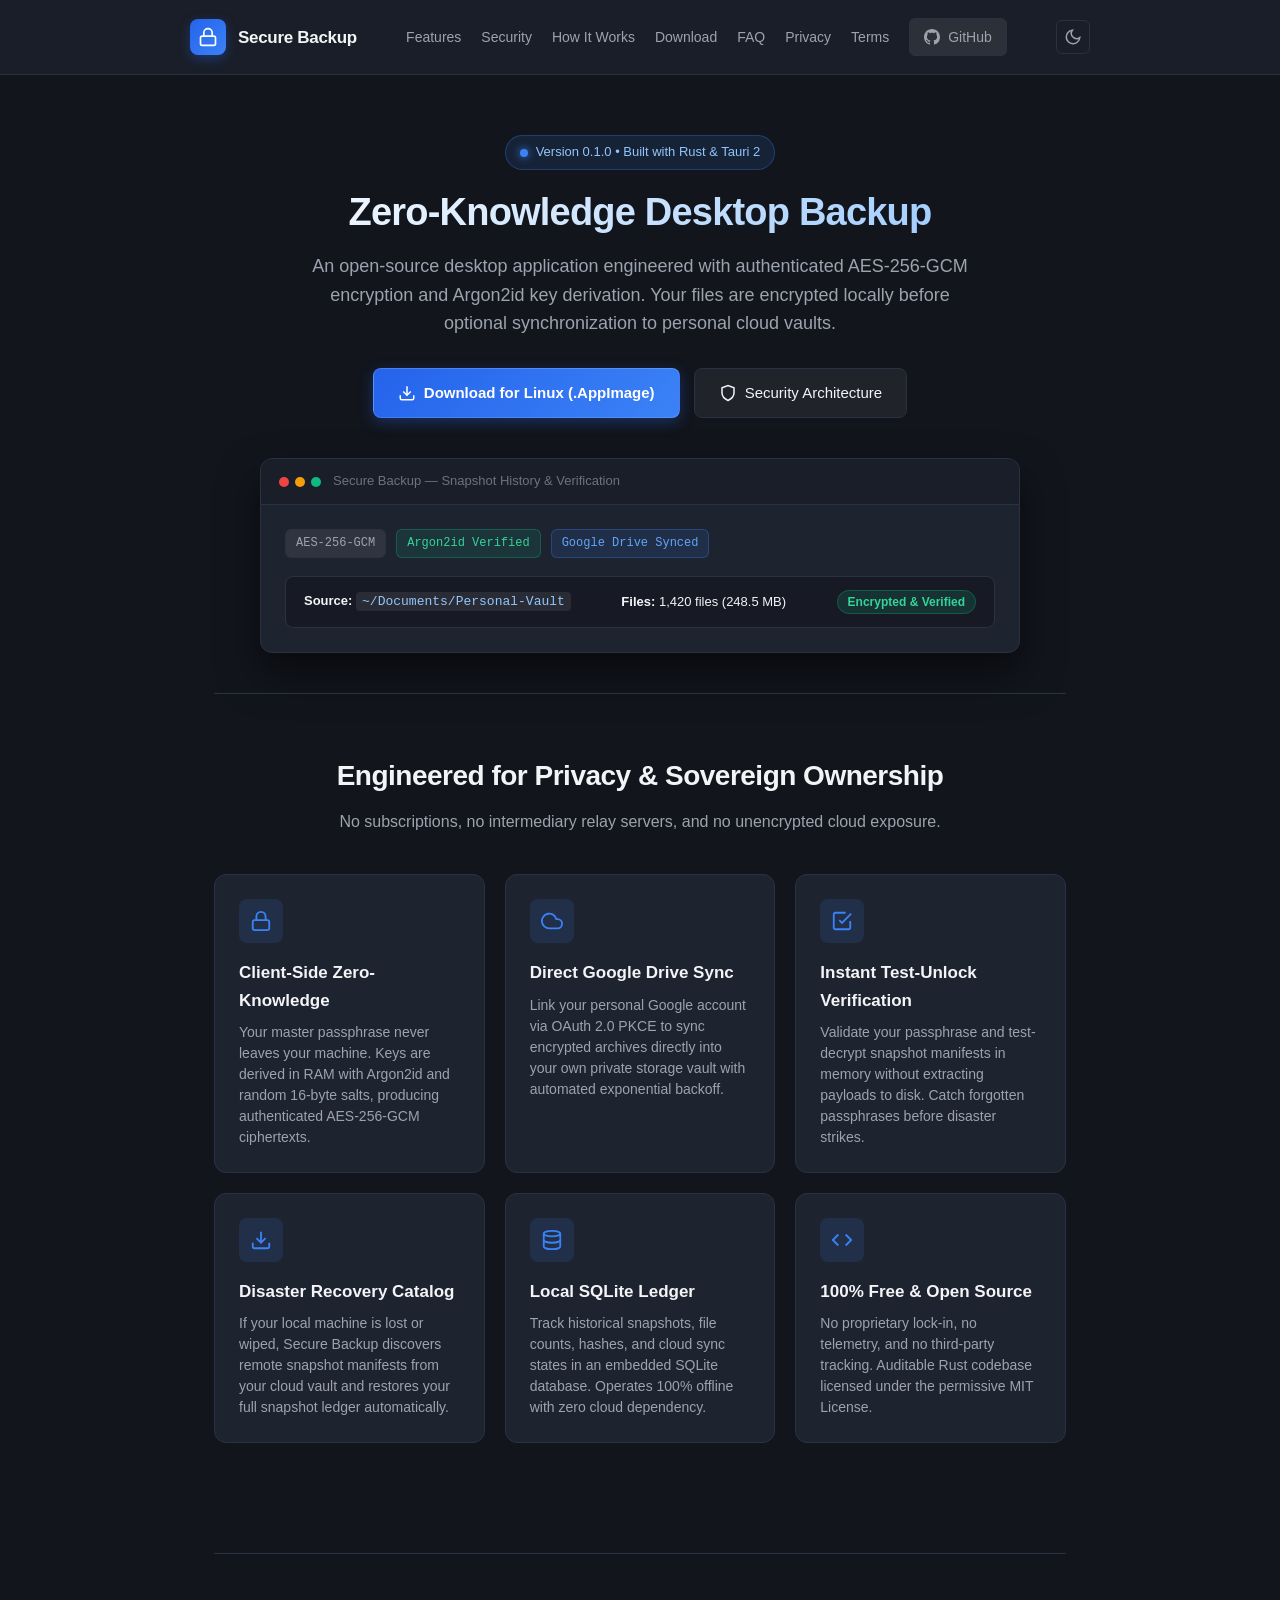
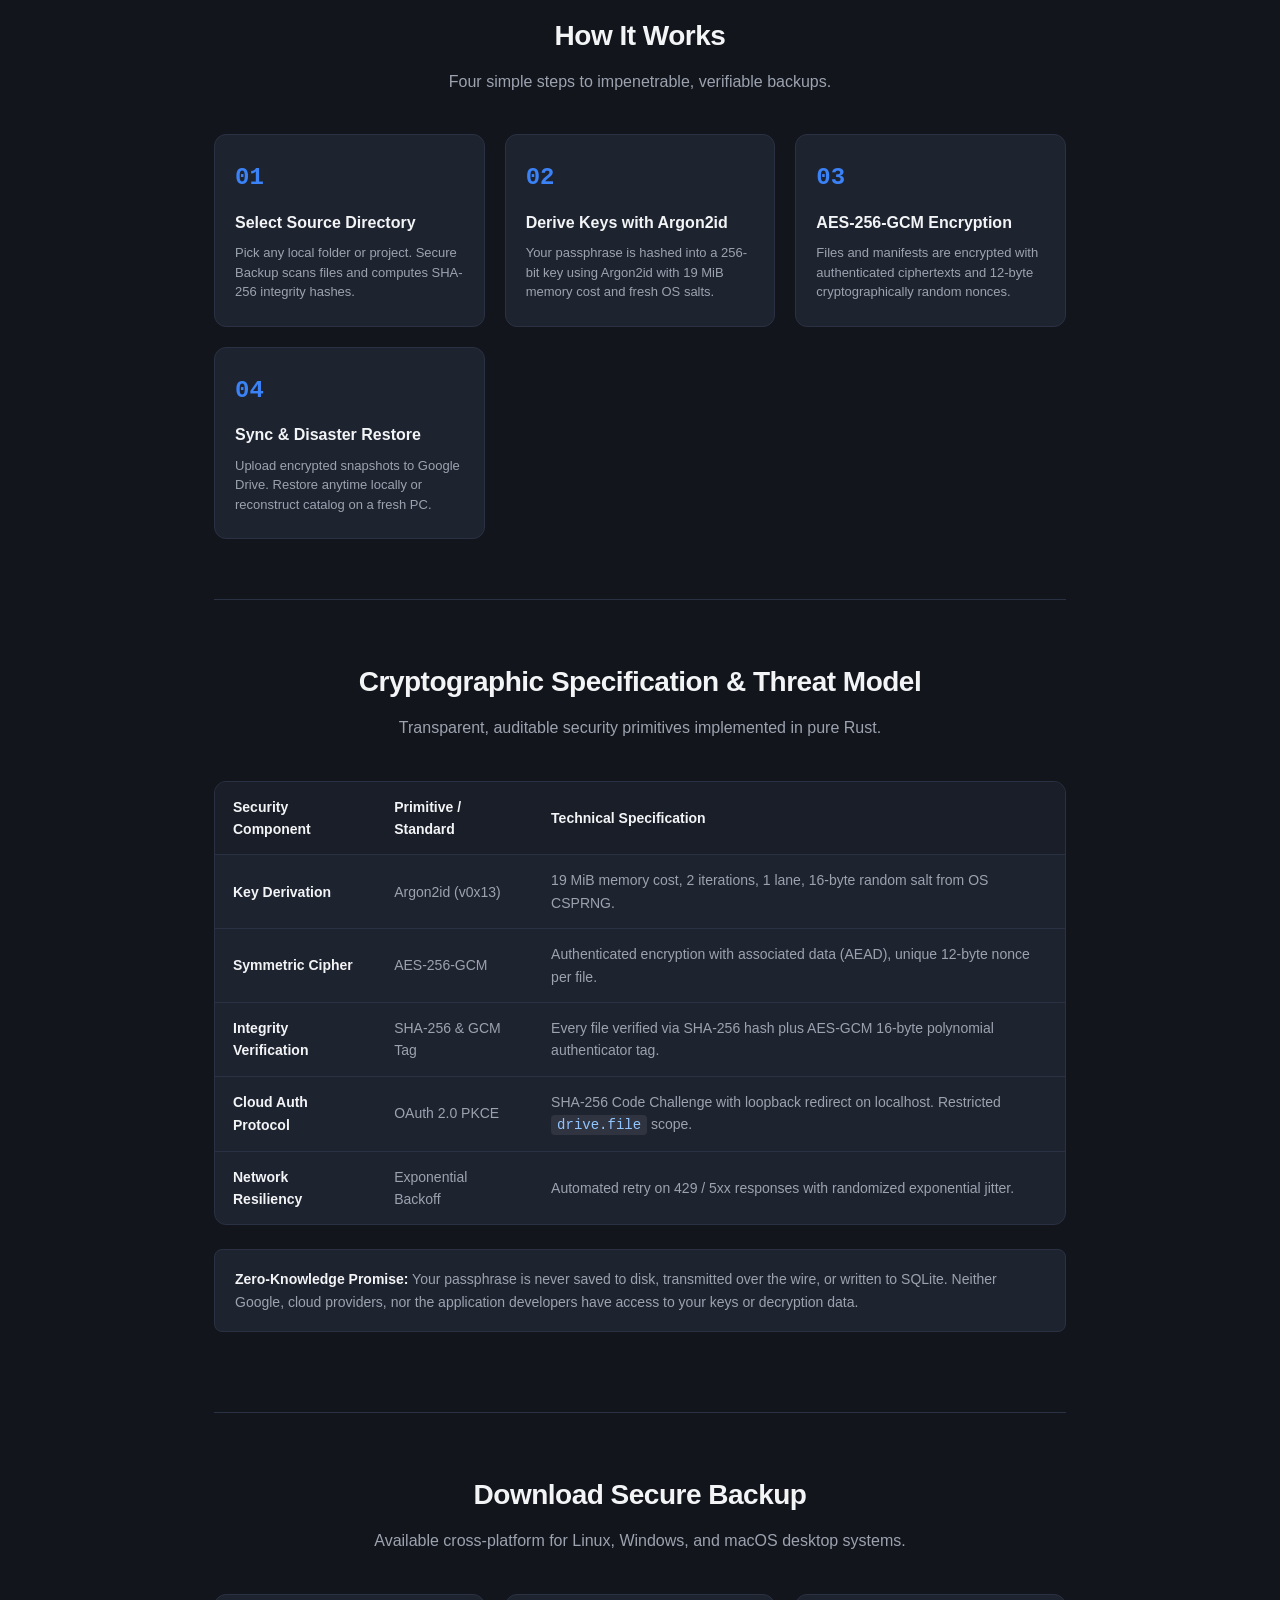
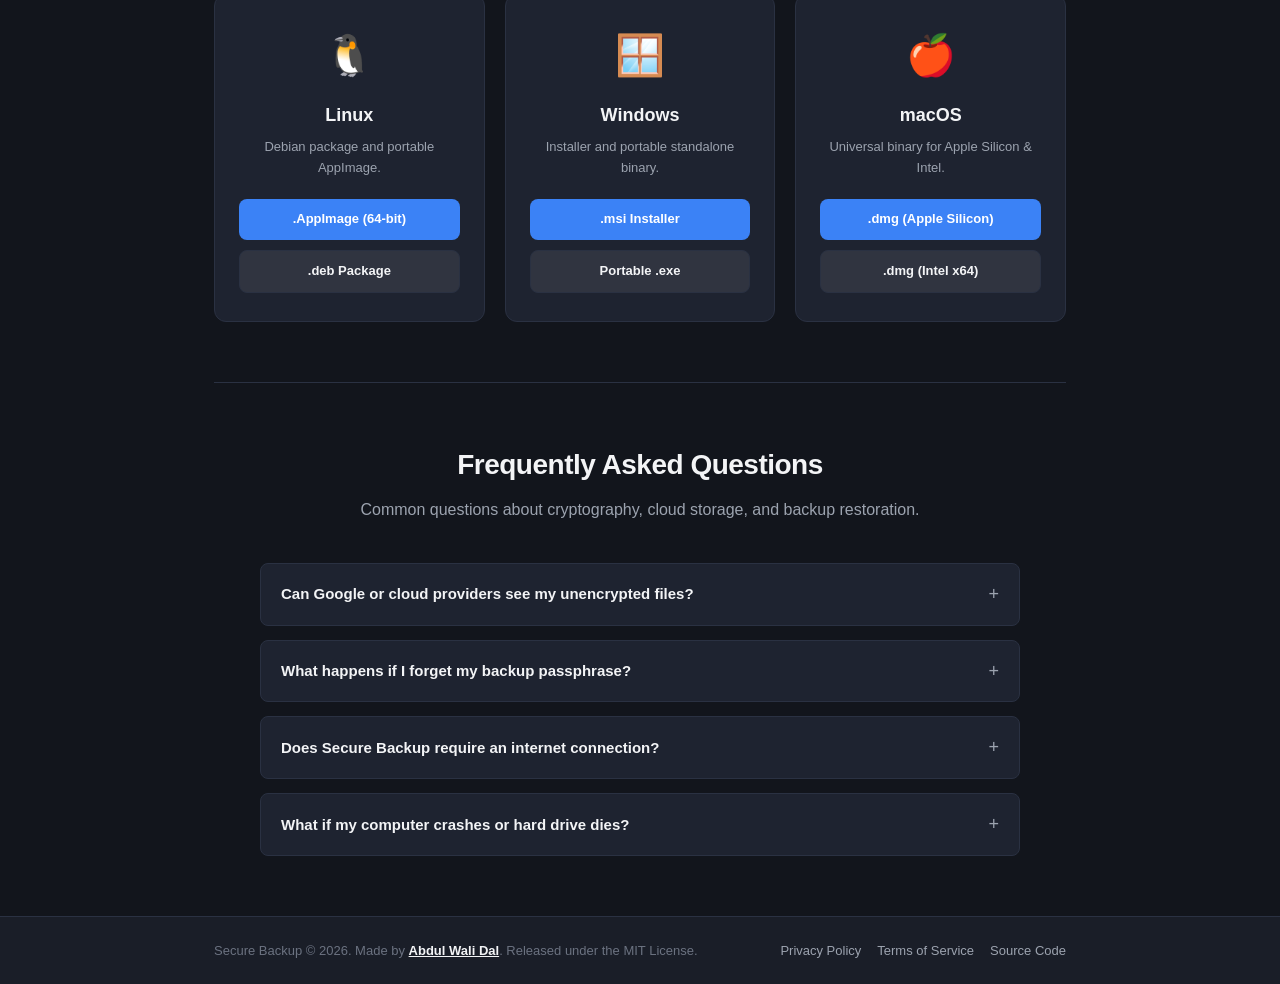
==== index.html @ fdccf030 "feat: initial commit for Secure Backup official landing page and documentation website" ====
<!DOCTYPE html>
<html lang="en">
<head>
  <meta charset="UTF-8">
  <meta name="viewport" content="width=device-width, initial-scale=1.0">
  <title>Secure Backup - Open-Source Zero-Knowledge Desktop Backup</title>
  <meta name="description" content="Open-source zero-knowledge desktop backup engineered in Rust, Tauri 2, and TypeScript. Authenticated AES-256-GCM encryption with Google Drive cloud sync.">
  <meta property="og:title" content="Secure Backup - Zero-Knowledge Desktop Backup">
  <meta property="og:description" content="Open-source zero-knowledge desktop backup application with authenticated AES-256-GCM encryption and private Google Drive synchronization.">
  <meta property="og:type" content="website">
  <meta property="og:url" content="https://abdulwalidal.github.io/secure-backup/">
  <meta property="og:image" content="https://abdulwalidal.github.io/secure-backup/icons/icon.png">
  <meta name="twitter:card" content="summary_large_image">
  <meta name="twitter:title" content="Secure Backup - Zero-Knowledge Desktop Backup">
  <meta name="twitter:description" content="Client-side zero-knowledge encrypted backups for Linux, Windows, and macOS.">
  <meta name="twitter:image" content="https://abdulwalidal.github.io/secure-backup/icons/icon.png">
  <link rel="canonical" href="https://abdulwalidal.github.io/secure-backup/">
  <link rel="stylesheet" href="style.css">
  <link rel="icon" type="image/x-icon" href="icons/icon.ico">
  <link rel="icon" type="image/png" sizes="32x32" href="icons/32x32.png">
  <link rel="apple-touch-icon" sizes="128x128" href="icons/128x128.png">
  <script type="application/ld+json">
  {
    "@context": "https://schema.org",
    "@type": "SoftwareApplication",
    "name": "Secure Backup",
    "operatingSystem": "Linux, Windows, macOS",
    "applicationCategory": "SecurityApplication",
    "offers": {
      "@type": "Offer",
      "price": "0",
      "priceCurrency": "USD"
    },
    "description": "Open-source zero-knowledge desktop backup application with authenticated AES-256-GCM encryption and Google Drive cloud synchronization.",
    "author": {
      "@type": "Person",
      "name": "Abdul Wali Dal",
      "url": "https://github.com/abdulwalidal"
    }
  }
  </script>
</head>
<body>
  <!-- Navigation Header -->
  <header>
    <div class="container nav-bar">
      <a href="index.html" class="brand">
        <div class="brand-icon">
          <svg width="20" height="20" viewBox="0 0 24 24" fill="none" stroke="currentColor" stroke-width="2">
            <rect x="3" y="11" width="18" height="11" rx="2" ry="2"/>
            <path d="M7 11V7a5 5 0 0 1 10 0v4"/>
          </svg>
        </div>
        <span class="brand-title">Secure Backup</span>
      </a>
      <nav class="nav-links">
        <a href="#features">Features</a>
        <a href="#security">Security</a>
        <a href="#how-it-works">How It Works</a>
        <a href="#downloads">Download</a>
        <a href="#faq">FAQ</a>
        <a href="privacy.html">Privacy</a>
        <a href="terms.html">Terms</a>
        <a href="https://github.com/abdulwalidal/secure-backup" target="_blank" rel="noopener noreferrer" class="btn-github">
          <svg width="16" height="16" viewBox="0 0 24 24" fill="currentColor">
            <path d="M12 0C5.37 0 0 5.37 0 12c0 5.31 3.435 9.795 8.205 11.385.6.105.825-.255.825-.57 0-.285-.015-1.23-.015-2.235-3.015.555-3.795-.735-4.035-1.41-.135-.345-.72-1.41-1.23-1.695-.42-.225-1.02-.78-.015-.795.945-.015 1.62.87 1.845 1.23 1.08 1.815 2.805 1.305 3.495.99.105-.78.42-1.305.765-1.605-2.67-.3-5.46-1.335-5.46-5.925 0-1.305.465-2.385 1.23-3.225-.12-.3-.54-1.53.12-3.18 0 0 1.005-.315 3.3 1.23.96-.27 1.98-.405 3-.405s2.04.135 3 .405c2.295-1.56 3.3-1.23 3.3-1.23.66 1.65.24 2.88.12 3.18.765.84 1.23 1.905 1.23 3.225 0 4.605-2.805 5.625-5.475 5.925.435.375.81 1.095.81 2.22 0 1.605-.015 2.895-.015 3.3 0 .315.225.69.825.57A12.02 12.02 0 0 0 24 12c0-6.63-5.37-12-12-12z"/>
          </svg>
          <span>GitHub</span>
        </a>
      </nav>
      <div class="header-actions">
        <button id="theme-toggle" class="btn-icon" aria-label="Toggle color theme" title="Toggle light/dark mode">
          <svg id="moon-icon" width="18" height="18" viewBox="0 0 24 24" fill="none" stroke="currentColor" stroke-width="2">
            <path d="M21 12.79A9 9 0 1 1 11.21 3 7 7 0 0 0 21 12.79z"></path>
          </svg>
          <svg id="sun-icon" width="18" height="18" viewBox="0 0 24 24" fill="none" stroke="currentColor" stroke-width="2" style="display:none;">
            <circle cx="12" cy="12" r="5"></circle>
            <line x1="12" y1="1" x2="12" y2="3"></line>
            <line x1="12" y1="21" x2="12" y2="23"></line>
            <line x1="4.22" y1="4.22" x2="5.64" y2="5.64"></line>
            <line x1="18.36" y1="18.36" x2="19.78" y2="19.78"></line>
            <line x1="1" y1="12" x2="3" y2="12"></line>
            <line x1="21" y1="12" x2="23" y2="12"></line>
            <line x1="4.22" y1="19.78" x2="5.64" y2="18.36"></line>
            <line x1="18.36" y1="5.64" x2="19.78" y2="4.22"></line>
          </svg>
        </button>
        <button id="mobile-menu-btn" class="btn-icon mobile-only" aria-label="Toggle navigation menu">
          <svg width="20" height="20" viewBox="0 0 24 24" fill="none" stroke="currentColor" stroke-width="2">
            <line x1="3" y1="12" x2="21" y2="12"></line>
            <line x1="3" y1="6" x2="21" y2="6"></line>
            <line x1="3" y1="18" x2="21" y2="18"></line>
          </svg>
        </button>
      </div>
    </div>
  </header>

  <main class="container">
    <!-- Hero Section -->
    <section class="hero">
      <div class="version-badge">
        <span class="badge-dot"></span>
        <span>Version 0.1.0 • Built with Rust & Tauri 2</span>
      </div>
      <h1>Zero-Knowledge Desktop Backup</h1>
      <p>An open-source desktop application engineered with authenticated AES-256-GCM encryption and Argon2id key derivation. Your files are encrypted locally before optional synchronization to personal cloud vaults.</p>

      <div class="hero-actions">
        <a href="#downloads" id="hero-download-btn" class="btn-primary">
          <svg width="18" height="18" viewBox="0 0 24 24" fill="none" stroke="currentColor" stroke-width="2">
            <path d="M21 15v4a2 2 0 0 1-2 2H5a2 2 0 0 1-2-2v-4"/>
            <polyline points="7 10 12 15 17 10"/>
            <line x1="12" y1="15" x2="12" y2="3"/>
          </svg>
          <span id="hero-download-label">Download for Linux (x86_64)</span>
        </a>
        <a href="#security" class="btn-secondary">
          <svg width="18" height="18" viewBox="0 0 24 24" fill="none" stroke="currentColor" stroke-width="2">
            <path d="M12 22s8-4 8-10V5l-8-3-8 3v7c0 6 8 10 8 10z"/>
          </svg>
          <span>Security Architecture</span>
        </a>
      </div>

      <!-- App Interface Preview Mockup -->
      <div class="app-preview-card">
        <div class="preview-header">
          <div class="preview-dots">
            <span class="dot dot-red"></span>
            <span class="dot dot-yellow"></span>
            <span class="dot dot-green"></span>
          </div>
          <div class="preview-title">Secure Backup — Snapshot History & Verification</div>
        </div>
        <div class="preview-body">
          <div class="preview-meta-row">
            <span class="tag-badge">AES-256-GCM</span>
            <span class="tag-badge tag-success">Argon2id Verified</span>
            <span class="tag-badge tag-cloud">Google Drive Synced</span>
          </div>
          <div class="preview-snapshot-row">
            <div class="snapshot-col">
              <strong>Source:</strong> <code>~/Documents/Personal-Vault</code>
            </div>
            <div class="snapshot-col">
              <strong>Files:</strong> 1,420 files (248.5 MB)
            </div>
            <div class="snapshot-col">
              <span class="status-pill status-ready">Encrypted & Verified</span>
            </div>
          </div>
        </div>
      </div>
    </section>

    <!-- Features Grid -->
    <section id="features" class="section-block">
      <div class="section-header">
        <h2>Engineered for Privacy & Sovereign Ownership</h2>
        <p>No subscriptions, no intermediary relay servers, and no unencrypted cloud exposure.</p>
      </div>

      <div class="features-grid">
        <div class="feature-card">
          <div class="feature-icon">
            <svg width="22" height="22" viewBox="0 0 24 24" fill="none" stroke="currentColor" stroke-width="2">
              <rect x="3" y="11" width="18" height="11" rx="2" ry="2"/>
              <path d="M7 11V7a5 5 0 0 1 10 0v4"/>
            </svg>
          </div>
          <h3>Client-Side Zero-Knowledge</h3>
          <p>Your master passphrase never leaves your machine. Keys are derived in RAM with Argon2id and random 16-byte salts, producing authenticated AES-256-GCM ciphertexts.</p>
        </div>

        <div class="feature-card">
          <div class="feature-icon">
            <svg width="22" height="22" viewBox="0 0 24 24" fill="none" stroke="currentColor" stroke-width="2">
              <path d="M18 10h-1.26A8 8 0 1 0 9 20h9a5 5 0 0 0 0-10z"/>
            </svg>
          </div>
          <h3>Direct Google Drive Sync</h3>
          <p>Link your personal Google account via OAuth 2.0 PKCE to sync encrypted archives directly into your own private storage vault with automated exponential backoff.</p>
        </div>

        <div class="feature-card">
          <div class="feature-icon">
            <svg width="22" height="22" viewBox="0 0 24 24" fill="none" stroke="currentColor" stroke-width="2">
              <polyline points="9 11 12 14 22 4"/>
              <path d="M21 12v7a2 2 0 0 1-2 2H5a2 2 0 0 1-2-2V5a2 2 0 0 1 2-2h11"/>
            </svg>
          </div>
          <h3>Instant Test-Unlock Verification</h3>
          <p>Validate your passphrase and test-decrypt snapshot manifests in memory without extracting payloads to disk. Catch forgotten passphrases before disaster strikes.</p>
        </div>

        <div class="feature-card">
          <div class="feature-icon">
            <svg width="22" height="22" viewBox="0 0 24 24" fill="none" stroke="currentColor" stroke-width="2">
              <path d="M21 15v4a2 2 0 0 1-2 2H5a2 2 0 0 1-2-2v-4"/>
              <polyline points="7 10 12 15 17 10"/>
              <line x1="12" y1="15" x2="12" y2="3"/>
            </svg>
          </div>
          <h3>Disaster Recovery Catalog</h3>
          <p>If your local machine is lost or wiped, Secure Backup discovers remote snapshot manifests from your cloud vault and restores your full snapshot ledger automatically.</p>
        </div>

        <div class="feature-card">
          <div class="feature-icon">
            <svg width="22" height="22" viewBox="0 0 24 24" fill="none" stroke="currentColor" stroke-width="2">
              <ellipse cx="12" cy="5" rx="9" ry="3"/>
              <path d="M21 12c0 1.66-4 3-9 3s-9-1.34-9-3"/>
              <path d="M3 5v14c0 1.66 4 3 9 3s9-1.34 9-3V5"/>
            </svg>
          </div>
          <h3>Local SQLite Ledger</h3>
          <p>Track historical snapshots, file counts, hashes, and cloud sync states in an embedded SQLite database. Operates 100% offline with zero cloud dependency.</p>
        </div>

        <div class="feature-card">
          <div class="feature-icon">
            <svg width="22" height="22" viewBox="0 0 24 24" fill="none" stroke="currentColor" stroke-width="2">
              <polyline points="16 18 22 12 16 6"/>
              <polyline points="8 6 2 12 8 18"/>
            </svg>
          </div>
          <h3>100% Free & Open Source</h3>
          <p>No proprietary lock-in, no telemetry, and no third-party tracking. Auditable Rust codebase licensed under the permissive MIT License.</p>
        </div>
      </div>
    </section>

    <!-- How It Works Flow -->
    <section id="how-it-works" class="section-block">
      <div class="section-header">
        <h2>How It Works</h2>
        <p>Four simple steps to impenetrable, verifiable backups.</p>
      </div>

      <div class="steps-grid">
        <div class="step-card">
          <div class="step-number">01</div>
          <h4>Select Source Directory</h4>
          <p>Pick any local folder or project. Secure Backup scans files and computes SHA-256 integrity hashes.</p>
        </div>
        <div class="step-card">
          <div class="step-number">02</div>
          <h4>Derive Keys with Argon2id</h4>
          <p>Your passphrase is hashed into a 256-bit key using Argon2id with 19 MiB memory cost and fresh OS salts.</p>
        </div>
        <div class="step-card">
          <div class="step-number">03</div>
          <h4>AES-256-GCM Encryption</h4>
          <p>Files and manifests are encrypted with authenticated ciphertexts and 12-byte cryptographically random nonces.</p>
        </div>
        <div class="step-card">
          <div class="step-number">04</div>
          <h4>Sync & Disaster Restore</h4>
          <p>Upload encrypted snapshots to Google Drive. Restore anytime locally or reconstruct catalog on a fresh PC.</p>
        </div>
      </div>
    </section>

    <!-- Security Deep-Dive -->
    <section id="security" class="section-block">
      <div class="section-header">
        <h2>Cryptographic Specification & Threat Model</h2>
        <p>Transparent, auditable security primitives implemented in pure Rust.</p>
      </div>

      <div class="spec-table-card">
        <table class="spec-table">
          <thead>
            <tr>
              <th>Security Component</th>
              <th>Primitive / Standard</th>
              <th>Technical Specification</th>
            </tr>
          </thead>
          <tbody>
            <tr>
              <td><strong>Key Derivation</strong></td>
              <td>Argon2id (v0x13)</td>
              <td>19 MiB memory cost, 2 iterations, 1 lane, 16-byte random salt from OS CSPRNG.</td>
            </tr>
            <tr>
              <td><strong>Symmetric Cipher</strong></td>
              <td>AES-256-GCM</td>
              <td>Authenticated encryption with associated data (AEAD), unique 12-byte nonce per file.</td>
            </tr>
            <tr>
              <td><strong>Integrity Verification</strong></td>
              <td>SHA-256 & GCM Tag</td>
              <td>Every file verified via SHA-256 hash plus AES-GCM 16-byte polynomial authenticator tag.</td>
            </tr>
            <tr>
              <td><strong>Cloud Auth Protocol</strong></td>
              <td>OAuth 2.0 PKCE</td>
              <td>SHA-256 Code Challenge with loopback redirect on localhost. Restricted <code>drive.file</code> scope.</td>
            </tr>
            <tr>
              <td><strong>Network Resiliency</strong></td>
              <td>Exponential Backoff</td>
              <td>Automated retry on 429 / 5xx responses with randomized exponential jitter.</td>
            </tr>
          </tbody>
        </table>
      </div>

      <div class="highlight-box">
        <strong>Zero-Knowledge Promise:</strong> Your passphrase is never saved to disk, transmitted over the wire, or written to SQLite. Neither Google, cloud providers, nor the application developers have access to your keys or decryption data.
      </div>
    </section>

    <!-- Downloads Hub -->
    <section id="downloads" class="section-block">
      <div class="section-header">
        <h2>Download Secure Backup</h2>
        <p>Available cross-platform for Linux, Windows, and macOS desktop systems.</p>
      </div>

      <div class="downloads-grid">
        <div class="download-card">
          <div class="os-icon">🐧</div>
          <h3>Linux</h3>
          <p>Debian package and portable AppImage.</p>
          <div class="download-buttons">
            <a href="https://github.com/abdulwalidal/secure-backup/releases" id="btn-dl-appimage" class="btn-download">.AppImage (64-bit)</a>
            <a href="https://github.com/abdulwalidal/secure-backup/releases" id="btn-dl-deb" class="btn-download btn-download-alt">.deb Package</a>
          </div>
        </div>

        <div class="download-card">
          <div class="os-icon">🪟</div>
          <h3>Windows</h3>
          <p>Installer and portable standalone binary.</p>
          <div class="download-buttons">
            <a href="https://github.com/abdulwalidal/secure-backup/releases" id="btn-dl-msi" class="btn-download">.msi Installer</a>
            <a href="https://github.com/abdulwalidal/secure-backup/releases" id="btn-dl-exe" class="btn-download btn-download-alt">Portable .exe</a>
          </div>
        </div>

        <div class="download-card">
          <div class="os-icon">🍎</div>
          <h3>macOS</h3>
          <p>Universal binary for Apple Silicon & Intel.</p>
          <div class="download-buttons">
            <a href="https://github.com/abdulwalidal/secure-backup/releases" id="btn-dl-dmg-arm" class="btn-download">.dmg (Apple Silicon)</a>
            <a href="https://github.com/abdulwalidal/secure-backup/releases" id="btn-dl-dmg-intel" class="btn-download btn-download-alt">.dmg (Intel x64)</a>
          </div>
        </div>
      </div>
    </section>

    <!-- FAQ Section -->
    <section id="faq" class="section-block">
      <div class="section-header">
        <h2>Frequently Asked Questions</h2>
        <p>Common questions about cryptography, cloud storage, and backup restoration.</p>
      </div>

      <div class="faq-list">
        <details class="faq-item">
          <summary>Can Google or cloud providers see my unencrypted files?</summary>
          <p>No. All files and snapshot manifests are encrypted on your local computer before any data leaves your machine. Google Drive only stores opaque AES-256-GCM ciphertext chunks. Google cannot inspect the filenames, directory structure, or file contents.</p>
        </details>

        <details class="faq-item">
          <summary>What happens if I forget my backup passphrase?</summary>
          <p>Because Secure Backup adheres strictly to zero-knowledge cryptography, there is no back door, reset link, or recovery key stored anywhere. If you lose your passphrase, the ciphertext cannot be decrypted. We recommend saving your passphrase in a reliable password manager.</p>
        </details>

        <details class="faq-item">
          <summary>Does Secure Backup require an internet connection?</summary>
          <p>No. Creating encrypted local backups, testing passphrases, and restoring from local storage works 100% offline. An internet connection is only needed when you choose to synchronize snapshots to your Google Drive account.</p>
        </details>

        <details class="faq-item">
          <summary>What if my computer crashes or hard drive dies?</summary>
          <p>Install Secure Backup on any new machine, link your Google Drive vault, and click "Discover Cloud Snapshots". The application downloads the encrypted manifests and reconstructs your snapshot ledger, allowing you to restore all files.</p>
        </details>
      </div>
    </section>
  </main>

  <!-- Footer -->
  <footer>
    <div class="container footer-content">
      <span>Secure Backup &copy; 2026. Made by <a href="https://github.com/abdulwalidal" target="_blank" rel="noopener noreferrer" style="color: var(--text-main); font-weight: 600; text-decoration: underline;">Abdul Wali Dal</a>. Released under the MIT License.</span>
      <div class="footer-links">
        <a href="privacy.html">Privacy Policy</a>
        <a href="terms.html">Terms of Service</a>
        <a href="https://github.com/abdulwalidal/secure-backup">Source Code</a>
      </div>
    </div>
  </footer>

  <script>
    // Theme toggle (Dark / Light mode)
    (function initTheme() {
      const toggle = document.getElementById("theme-toggle");
      const sun = document.getElementById("sun-icon");
      const moon = document.getElementById("moon-icon");
      const saved = localStorage.getItem("theme");
      const prefersDark = window.matchMedia("(prefers-color-scheme: dark)").matches;
      let theme = saved || (prefersDark ? "dark" : "dark");

      const applyTheme = (t) => {
        if (t === "light") {
          document.documentElement.setAttribute("data-theme", "light");
          if (sun) sun.style.display = "block";
          if (moon) moon.style.display = "none";
        } else {
          document.documentElement.removeAttribute("data-theme");
          if (sun) sun.style.display = "none";
          if (moon) moon.style.display = "block";
        }
        localStorage.setItem("theme", t);
      };

      applyTheme(theme);
      toggle?.addEventListener("click", () => {
        theme = (theme === "light") ? "dark" : "light";
        applyTheme(theme);
      });
    })();

    // Mobile navigation drawer toggle
    (function initMobileNav() {
      const btn = document.getElementById("mobile-menu-btn");
      const nav = document.querySelector(".nav-links");
      btn?.addEventListener("click", () => {
        nav?.classList.toggle("mobile-open");
      });
      nav?.querySelectorAll("a").forEach((link) => {
        link.addEventListener("click", () => {
          nav?.classList.remove("mobile-open");
        });
      });
    })();

    // Client-side OS detection for dynamic Hero download CTA
    (function detectClientOS() {
      const ua = navigator.userAgent || "";
      const label = document.getElementById("hero-download-label");
      const btn = document.getElementById("hero-download-btn");
      if (!label || !btn) return;

      if (/Macintosh|Mac OS X/i.test(ua)) {
        label.textContent = "Download for macOS (.dmg)";
        btn.href = "#downloads";
      } else if (/Windows|Win32|Win64/i.test(ua)) {
        label.textContent = "Download for Windows (.msi)";
        btn.href = "#downloads";
      } else {
        label.textContent = "Download for Linux (.AppImage)";
        btn.href = "#downloads";
      }
    })();

    // Dynamic GitHub Releases API client
    (async function fetchLatestRelease() {
      try {
        const res = await fetch("https://api.github.com/repos/abdulwalidal/secure-backup/releases/latest");
        if (!res.ok) return;
        const data = await res.json();
        const tag = data.tag_name || "v0.1.0";
        const badge = document.querySelector(".version-badge span:last-child");
        if (badge) badge.textContent = `${tag} Latest Release • Built with Rust & Tauri 2`;

        const assets = data.assets || [];
        assets.forEach((asset) => {
          const name = asset.name.toLowerCase();
          const url = asset.browser_download_url;
          if (name.endsWith(".appimage")) {
            const el = document.getElementById("btn-dl-appimage");
            if (el) el.href = url;
            const heroBtn = document.getElementById("hero-download-btn");
            if (heroBtn && /Linux/i.test(navigator.userAgent)) heroBtn.href = url;
          } else if (name.endsWith(".deb")) {
            const el = document.getElementById("btn-dl-deb");
            if (el) el.href = url;
          } else if (name.endsWith(".msi")) {
            const el = document.getElementById("btn-dl-msi");
            if (el) el.href = url;
            const heroBtn = document.getElementById("hero-download-btn");
            if (heroBtn && /Win/i.test(navigator.userAgent)) heroBtn.href = url;
          } else if (name.endsWith(".exe")) {
            const el = document.getElementById("btn-dl-exe");
            if (el) el.href = url;
          } else if (name.includes("aarch64") && name.endsWith(".dmg")) {
            const el = document.getElementById("btn-dl-dmg-arm");
            if (el) el.href = url;
            const heroBtn = document.getElementById("hero-download-btn");
            if (heroBtn && /Mac/i.test(navigator.userAgent)) heroBtn.href = url;
          } else if (name.endsWith(".dmg")) {
            const el = document.getElementById("btn-dl-dmg-intel");
            if (el) el.href = url;
          }
        });
      } catch (e) {
        // Fallback to static GitHub Releases page on network error
      }
    })();
  </script>
</body>
</html>
---- style.css ----
:root {
  --bg-primary: #12151c;
  --bg-secondary: #1a1e28;
  --card-bg: #1e2330;
  --card-border: #2a3142;
  --accent-color: #3b82f6;
  --accent-hover: #2563eb;
  --accent-soft: rgba(59, 130, 246, 0.12);
  --text-main: #f3f4f6;
  --text-muted: #9ca3af;
  --text-dim: #6b7280;
  --success: #10b981;
  --radius-lg: 12px;
  --radius-md: 8px;
  --radius-sm: 6px;
  --font-family: -apple-system, BlinkMacSystemFont, "Segoe UI", Roboto, Helvetica, Arial, sans-serif;
}

[data-theme="light"] {
  --bg-primary: #f8fafc;
  --bg-secondary: #ffffff;
  --card-bg: #ffffff;
  --card-border: #e2e8f0;
  --text-main: #0f172a;
  --text-muted: #475569;
  --text-dim: #94a3b8;
  --accent-soft: rgba(37, 99, 235, 0.08);
}

* {
  box-sizing: border-box;
  margin: 0;
  padding: 0;
}

/* Accessibility & Focus Rings */
a:focus-visible,
button:focus-visible,
summary:focus-visible {
  outline: 2px solid var(--accent-blue);
  outline-offset: 3px;
}

@media (prefers-reduced-motion: reduce) {
  *, *::before, *::after {
    animation-duration: 0.01ms !important;
    animation-iteration-count: 1 !important;
    transition-duration: 0.01ms !important;
    scroll-behavior: auto !important;
  }
}

body {
  font-family: var(--font-family);
  background-color: var(--bg-primary);
  color: var(--text-main);
  line-height: 1.6;
  min-height: 100vh;
  display: flex;
  flex-direction: column;
}

.container {
  max-width: 900px;
  margin: 0 auto;
  padding: 0 24px;
  width: 100%;
}

/* Header & Nav */
header {
  border-bottom: 1px solid var(--card-border);
  background-color: var(--bg-secondary);
  position: sticky;
  top: 0;
  z-index: 100;
}

.nav-bar {
  display: flex;
  align-items: center;
  justify-content: space-between;
  padding: 18px 0;
}

.brand {
  display: flex;
  align-items: center;
  gap: 12px;
  text-decoration: none;
  color: var(--text-main);
}

.brand-icon {
  width: 36px;
  height: 36px;
  background: linear-gradient(135deg, #2563eb, #3b82f6);
  border-radius: var(--radius-md);
  display: flex;
  align-items: center;
  justify-content: center;
  color: #fff;
  box-shadow: 0 4px 12px rgba(37, 99, 235, 0.35);
}

.brand-title {
  font-size: 17px;
  font-weight: 700;
  letter-spacing: -0.3px;
}

.nav-links {
  display: flex;
  align-items: center;
  gap: 20px;
}

.nav-links a {
  color: var(--text-muted);
  text-decoration: none;
  font-size: 14px;
  font-weight: 500;
  transition: color 0.15s ease-in-out;
}

.nav-links a:hover,
.nav-links a.active {
  color: var(--text-main);
}

.btn-github {
  display: inline-flex;
  align-items: center;
  gap: 8px;
  padding: 7px 14px;
  background-color: rgba(255, 255, 255, 0.08);
  border: 1px solid var(--card-border);
  border-radius: var(--radius-sm);
  color: var(--text-main);
  text-decoration: none;
  font-size: 13px;
  font-weight: 500;
  transition: all 0.15s;
}

.btn-github:hover {
  background-color: rgba(255, 255, 255, 0.15);
  border-color: var(--text-muted);
}

.header-actions {
  display: flex;
  align-items: center;
  gap: 10px;
}

.btn-icon {
  background: transparent;
  border: 1px solid var(--card-border);
  border-radius: var(--radius-sm);
  color: var(--text-muted);
  width: 34px;
  height: 34px;
  display: flex;
  align-items: center;
  justify-content: center;
  cursor: pointer;
  transition: all 0.15s ease;
}

.btn-icon:hover {
  color: var(--text-main);
  background-color: rgba(255, 255, 255, 0.08);
  border-color: var(--text-muted);
}

.mobile-only {
  display: none;
}

@media (max-width: 768px) {
  .mobile-only {
    display: flex;
  }
  .nav-links {
    display: none;
    position: absolute;
    top: 100%;
    left: 0;
    right: 0;
    background-color: var(--bg-secondary);
    border-bottom: 1px solid var(--card-border);
    flex-direction: column;
    padding: 16px 24px;
    gap: 14px;
    box-shadow: 0 10px 20px rgba(0, 0, 0, 0.4);
  }
  .nav-links.mobile-open {
    display: flex;
  }
}

/* Hero Section */
.hero {
  padding: 60px 0 40px;
  text-align: center;
}

.hero h1 {
  font-size: 38px;
  font-weight: 800;
  letter-spacing: -0.8px;
  line-height: 1.2;
  margin-bottom: 16px;
  background: linear-gradient(135deg, #ffffff, #93c5fd);
  -webkit-background-clip: text;
  -webkit-text-fill-color: transparent;
}

.hero p {
  font-size: 18px;
  color: var(--text-muted);
  max-width: 680px;
  margin: 0 auto 30px;
}

/* Feature Cards Grid */
.features-grid {
  display: grid;
  grid-template-columns: repeat(auto-fit, minmax(260px, 1fr));
  gap: 20px;
  margin-bottom: 50px;
}

.feature-card {
  background-color: var(--card-bg);
  border: 1px solid var(--card-border);
  border-radius: var(--radius-lg);
  padding: 24px;
  transition: border-color 0.2s, transform 0.2s;
}

.feature-card:hover {
  border-color: var(--accent-color);
  transform: translateY(-2px);
}

.feature-icon {
  width: 44px;
  height: 44px;
  border-radius: var(--radius-md);
  background-color: var(--accent-soft);
  color: var(--accent-color);
  display: flex;
  align-items: center;
  justify-content: center;
  margin-bottom: 16px;
}

.feature-card h3 {
  font-size: 17px;
  font-weight: 600;
  margin-bottom: 8px;
}

.feature-card p {
  font-size: 14px;
  color: var(--text-muted);
  line-height: 1.5;
}

/* Content Article (for Privacy & Terms) */
.article-container {
  padding: 50px 0;
  flex: 1;
}

.article-header {
  margin-bottom: 36px;
  border-bottom: 1px solid var(--card-border);
  padding-bottom: 20px;
}

.article-header h1 {
  font-size: 32px;
  font-weight: 800;
  margin-bottom: 8px;
  letter-spacing: -0.5px;
}

.article-header p {
  color: var(--text-dim);
  font-size: 14px;
}

.article-body section {
  margin-bottom: 32px;
}

.article-body h2 {
  font-size: 20px;
  font-weight: 700;
  margin-bottom: 12px;
  color: var(--text-main);
  border-left: 3px solid var(--accent-color);
  padding-left: 12px;
}

.article-body p {
  font-size: 15px;
  color: var(--text-muted);
  margin-bottom: 14px;
  line-height: 1.7;
}

.article-body ul {
  margin-left: 24px;
  margin-bottom: 14px;
  color: var(--text-muted);
  font-size: 15px;
}

.article-body li {
  margin-bottom: 6px;
}

.highlight-box {
  background-color: var(--card-bg);
  border: 1px solid var(--card-border);
  border-radius: var(--radius-md);
  padding: 18px 20px;
  margin: 20px 0;
  font-size: 14px;
  color: var(--text-muted);
}

.highlight-box strong {
  color: var(--text-main);
}

/* Footer */
footer {
  border-top: 1px solid var(--card-border);
  background-color: var(--bg-secondary);
  padding: 24px 0;
  margin-top: auto;
  font-size: 13px;
  color: var(--text-dim);
}

.footer-content {
  display: flex;
  align-items: center;
  justify-content: space-between;
}

.footer-links {
  display: flex;
  gap: 16px;
}

.footer-links a {
  color: var(--text-muted);
  text-decoration: none;
  transition: color 0.15s;
}

.footer-links a:hover {
  color: var(--text-main);
}

/* Version Badge */
.version-badge {
  display: inline-flex;
  align-items: center;
  gap: 8px;
  padding: 6px 14px;
  border-radius: 9999px;
  background-color: rgba(59, 130, 246, 0.12);
  border: 1px solid rgba(59, 130, 246, 0.3);
  color: #93c5fd;
  font-size: 13px;
  font-weight: 500;
  margin-bottom: 20px;
}

.badge-dot {
  width: 8px;
  height: 8px;
  border-radius: 50%;
  background-color: #3b82f6;
  box-shadow: 0 0 8px #3b82f6;
}

/* Hero CTA Buttons */
.hero-actions {
  display: flex;
  align-items: center;
  justify-content: center;
  gap: 14px;
  margin-bottom: 40px;
  flex-wrap: wrap;
}

.btn-primary {
  display: inline-flex;
  align-items: center;
  gap: 8px;
  padding: 12px 24px;
  background: linear-gradient(135deg, #2563eb, #3b82f6);
  border: 1px solid rgba(255, 255, 255, 0.15);
  border-radius: var(--radius-md);
  color: #fff;
  font-size: 15px;
  font-weight: 600;
  text-decoration: none;
  box-shadow: 0 4px 14px rgba(37, 99, 235, 0.35);
  transition: all 0.2s ease;
}

.btn-primary:hover {
  background: linear-gradient(135deg, #1d4ed8, #2563eb);
  transform: translateY(-1px);
  box-shadow: 0 6px 18px rgba(37, 99, 235, 0.45);
}

.btn-secondary {
  display: inline-flex;
  align-items: center;
  gap: 8px;
  padding: 12px 24px;
  background-color: rgba(255, 255, 255, 0.06);
  border: 1px solid var(--card-border);
  border-radius: var(--radius-md);
  color: var(--text-main);
  font-size: 15px;
  font-weight: 500;
  text-decoration: none;
  transition: all 0.2s ease;
}

.btn-secondary:hover {
  background-color: rgba(255, 255, 255, 0.12);
  border-color: var(--text-muted);
  transform: translateY(-1px);
}

/* App Preview Mockup Card */
.app-preview-card {
  max-width: 760px;
  margin: 0 auto;
  background-color: var(--card-bg);
  border: 1px solid var(--card-border);
  border-radius: var(--radius-lg);
  overflow: hidden;
  box-shadow: 0 20px 40px rgba(0, 0, 0, 0.5);
  text-align: left;
}

.preview-header {
  display: flex;
  align-items: center;
  gap: 12px;
  padding: 12px 18px;
  background-color: var(--bg-secondary);
  border-bottom: 1px solid var(--card-border);
}

.preview-dots {
  display: flex;
  gap: 6px;
}

.dot {
  width: 10px;
  height: 10px;
  border-radius: 50%;
}

.dot-red { background-color: #ef4444; }
.dot-yellow { background-color: #f59e0b; }
.dot-green { background-color: #10b981; }

.preview-title {
  font-size: 13px;
  color: var(--text-dim);
  font-weight: 500;
}

.preview-body {
  padding: 24px;
}

.preview-meta-row {
  display: flex;
  gap: 10px;
  margin-bottom: 18px;
  flex-wrap: wrap;
}

.tag-badge {
  padding: 4px 10px;
  border-radius: var(--radius-sm);
  background-color: rgba(255, 255, 255, 0.08);
  border: 1px solid var(--card-border);
  font-size: 12px;
  font-family: monospace;
  color: var(--text-muted);
}

.tag-success {
  background-color: rgba(16, 185, 129, 0.12);
  border-color: rgba(16, 185, 129, 0.3);
  color: #34d399;
}

.tag-cloud {
  background-color: rgba(59, 130, 246, 0.12);
  border-color: rgba(59, 130, 246, 0.3);
  color: #60a5fa;
}

.preview-snapshot-row {
  display: flex;
  align-items: center;
  justify-content: space-between;
  padding: 14px 18px;
  background-color: rgba(0, 0, 0, 0.25);
  border: 1px solid var(--card-border);
  border-radius: var(--radius-md);
  font-size: 13px;
  gap: 16px;
  flex-wrap: wrap;
}

.snapshot-col code {
  background-color: rgba(255, 255, 255, 0.08);
  padding: 2px 6px;
  border-radius: 4px;
  font-family: monospace;
  color: #93c5fd;
}

.status-pill {
  padding: 4px 10px;
  border-radius: 9999px;
  font-size: 12px;
  font-weight: 600;
}

.status-ready {
  background-color: rgba(16, 185, 129, 0.15);
  color: #34d399;
  border: 1px solid rgba(16, 185, 129, 0.3);
}

/* Section Blocks */
.section-block {
  padding: 60px 0;
  border-top: 1px solid var(--card-border);
}

.section-header {
  text-align: center;
  max-width: 640px;
  margin: 0 auto 40px;
}

.section-header h2 {
  font-size: 28px;
  font-weight: 700;
  letter-spacing: -0.5px;
  margin-bottom: 10px;
  color: var(--text-main);
}

.section-header p {
  font-size: 16px;
  color: var(--text-muted);
}

/* Steps Grid */
.steps-grid {
  display: grid;
  grid-template-columns: repeat(auto-fit, minmax(200px, 1fr));
  gap: 20px;
}

.step-card {
  background-color: var(--card-bg);
  border: 1px solid var(--card-border);
  border-radius: var(--radius-lg);
  padding: 24px 20px;
  position: relative;
  transition: transform 0.2s, border-color 0.2s;
}

.step-card:hover {
  transform: translateY(-2px);
  border-color: var(--accent-color);
}

.step-number {
  font-size: 24px;
  font-weight: 800;
  color: var(--accent-color);
  margin-bottom: 12px;
  font-family: monospace;
}

.step-card h4 {
  font-size: 16px;
  font-weight: 600;
  margin-bottom: 8px;
  color: var(--text-main);
}

.step-card p {
  font-size: 13px;
  color: var(--text-muted);
  line-height: 1.5;
}

/* Spec Table */
.spec-table-card {
  background-color: var(--card-bg);
  border: 1px solid var(--card-border);
  border-radius: var(--radius-lg);
  overflow-x: auto;
  margin-bottom: 24px;
}

.spec-table {
  width: 100%;
  border-collapse: collapse;
  text-align: left;
  font-size: 14px;
}

.spec-table th {
  background-color: var(--bg-secondary);
  padding: 14px 18px;
  border-bottom: 1px solid var(--card-border);
  font-weight: 600;
  color: var(--text-main);
}

.spec-table td {
  padding: 14px 18px;
  border-bottom: 1px solid var(--card-border);
  color: var(--text-muted);
}

.spec-table tr:last-child td {
  border-bottom: none;
}

.spec-table td strong {
  color: var(--text-main);
}

.spec-table td code {
  background-color: rgba(255, 255, 255, 0.08);
  padding: 2px 6px;
  border-radius: 4px;
  font-family: monospace;
  color: #93c5fd;
}

/* Downloads Grid */
.downloads-grid {
  display: grid;
  grid-template-columns: repeat(auto-fit, minmax(260px, 1fr));
  gap: 20px;
}

.download-card {
  background-color: var(--card-bg);
  border: 1px solid var(--card-border);
  border-radius: var(--radius-lg);
  padding: 28px 24px;
  text-align: center;
  transition: transform 0.2s, border-color 0.2s;
}

.download-card:hover {
  transform: translateY(-2px);
  border-color: var(--accent-color);
}

.os-icon {
  font-size: 40px;
  margin-bottom: 14px;
}

.download-card h3 {
  font-size: 18px;
  font-weight: 700;
  margin-bottom: 8px;
  color: var(--text-main);
}

.download-card p {
  font-size: 13px;
  color: var(--text-muted);
  margin-bottom: 20px;
}

.download-buttons {
  display: flex;
  flex-direction: column;
  gap: 10px;
}

.btn-download {
  display: block;
  padding: 10px 16px;
  background-color: var(--accent-color);
  border-radius: var(--radius-md);
  color: #fff;
  font-size: 13px;
  font-weight: 600;
  text-decoration: none;
  transition: background-color 0.15s;
}

.btn-download:hover {
  background-color: var(--accent-hover);
}

.btn-download-alt {
  background-color: rgba(255, 255, 255, 0.08);
  color: var(--text-main);
  border: 1px solid var(--card-border);
}

.btn-download-alt:hover {
  background-color: rgba(255, 255, 255, 0.15);
}

/* FAQ Accordion */
.faq-list {
  max-width: 760px;
  margin: 0 auto;
  display: flex;
  flex-direction: column;
  gap: 14px;
}

.faq-item {
  background-color: var(--card-bg);
  border: 1px solid var(--card-border);
  border-radius: var(--radius-md);
  padding: 16px 20px;
  cursor: pointer;
  transition: border-color 0.2s;
}

.faq-item[open] {
  border-color: var(--accent-color);
}

.faq-item summary {
  font-size: 15px;
  font-weight: 600;
  color: var(--text-main);
  list-style: none;
  display: flex;
  align-items: center;
  justify-content: space-between;
}

.faq-item summary::-webkit-details-marker {
  display: none;
}

.faq-item summary::after {
  content: "+";
  font-size: 18px;
  color: var(--text-muted);
  font-weight: 400;
  transition: transform 0.2s;
}

.faq-item[open] summary::after {
  content: "−";
  color: var(--accent-color);
}

.faq-item p {
  margin-top: 12px;
  font-size: 14px;
  color: var(--text-muted);
  line-height: 1.6;
}

@media (max-width: 600px) {
  .hero h1 {
    font-size: 28px;
  }
  .footer-content {
    flex-direction: column;
    gap: 12px;
    text-align: center;
  }
}
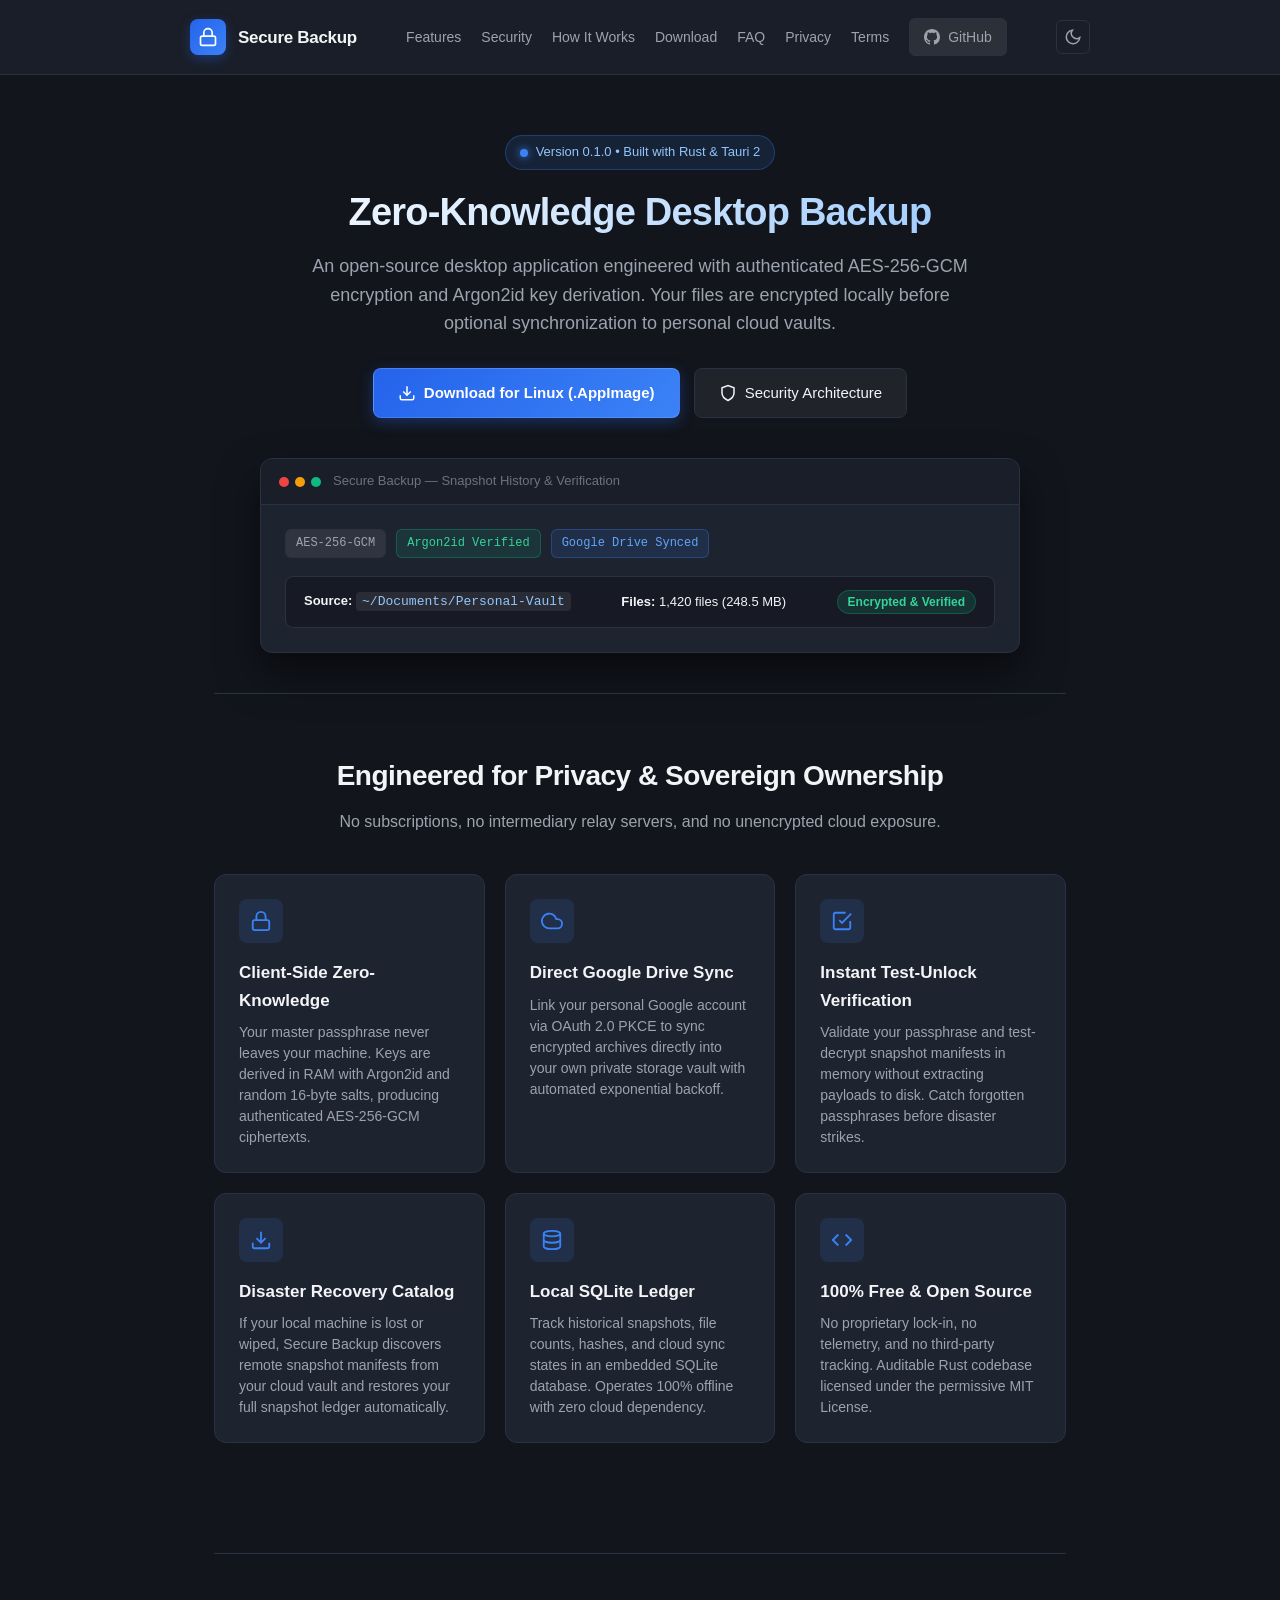
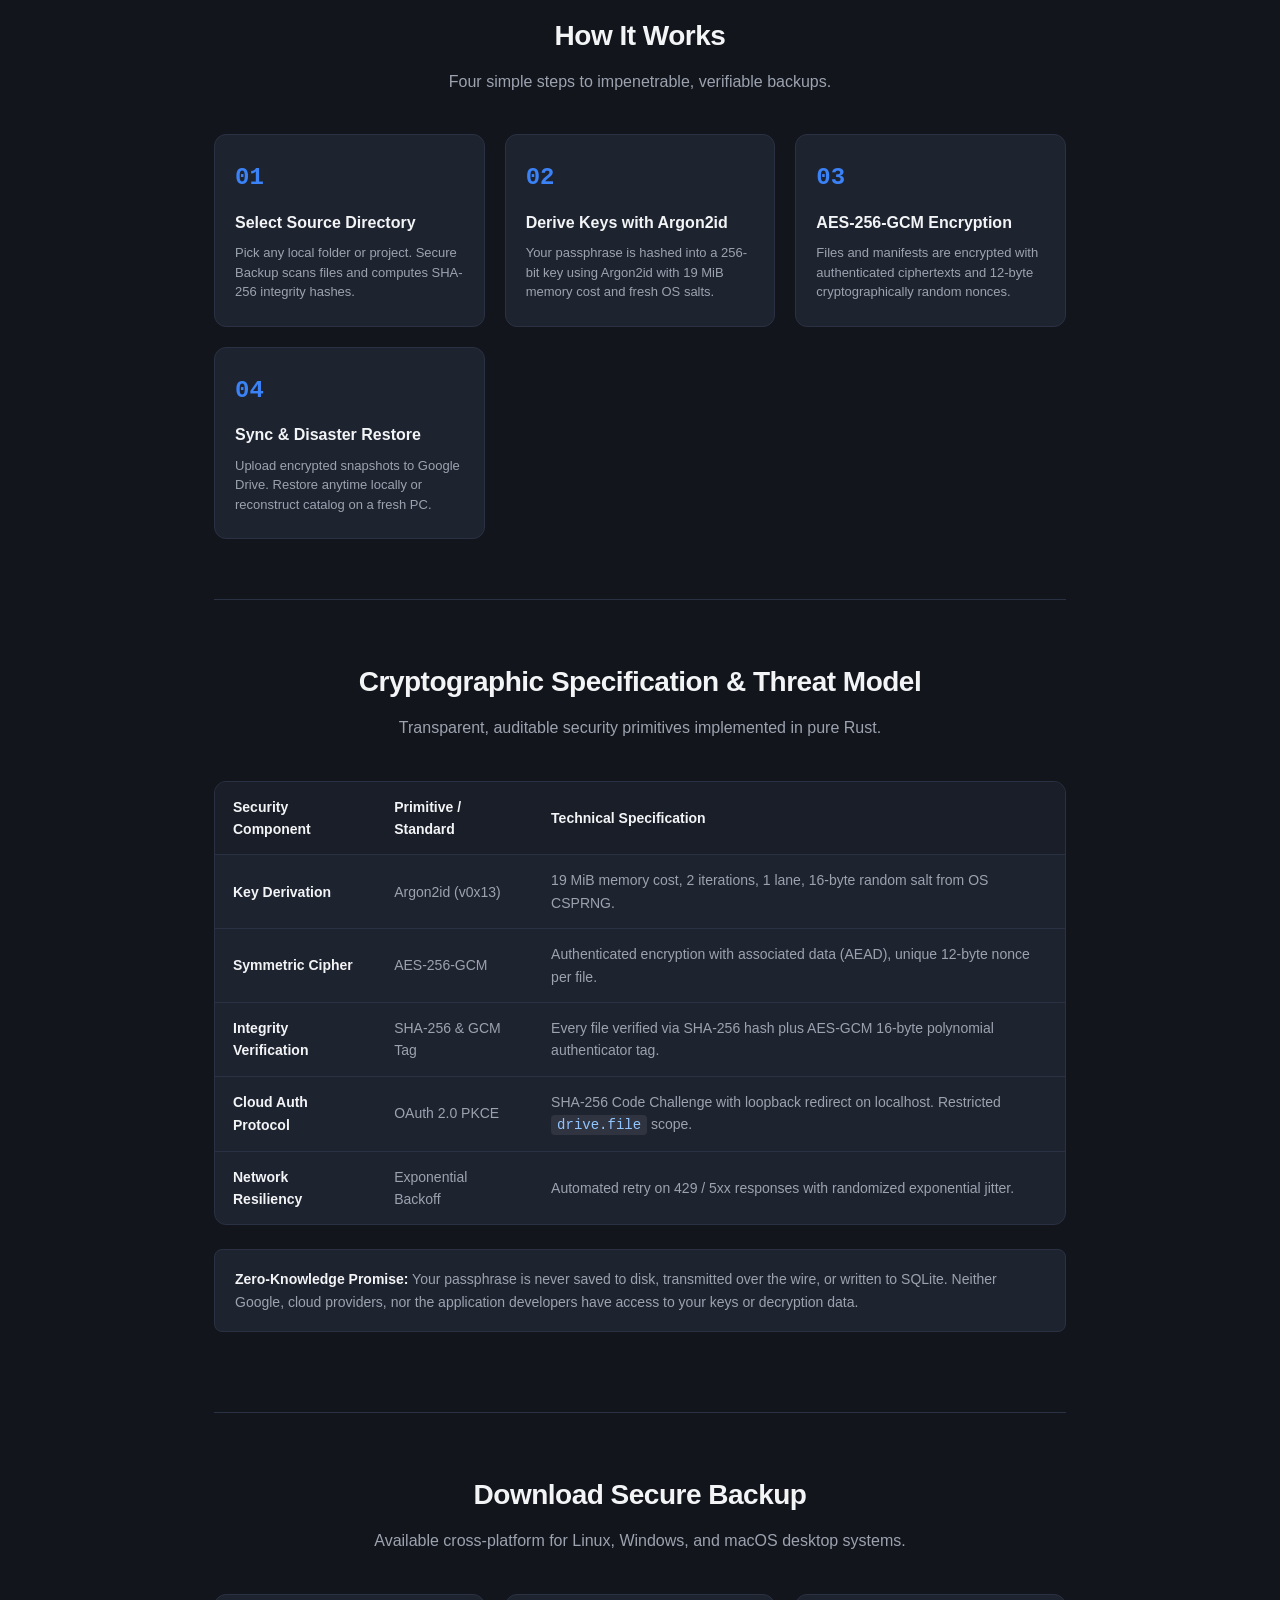
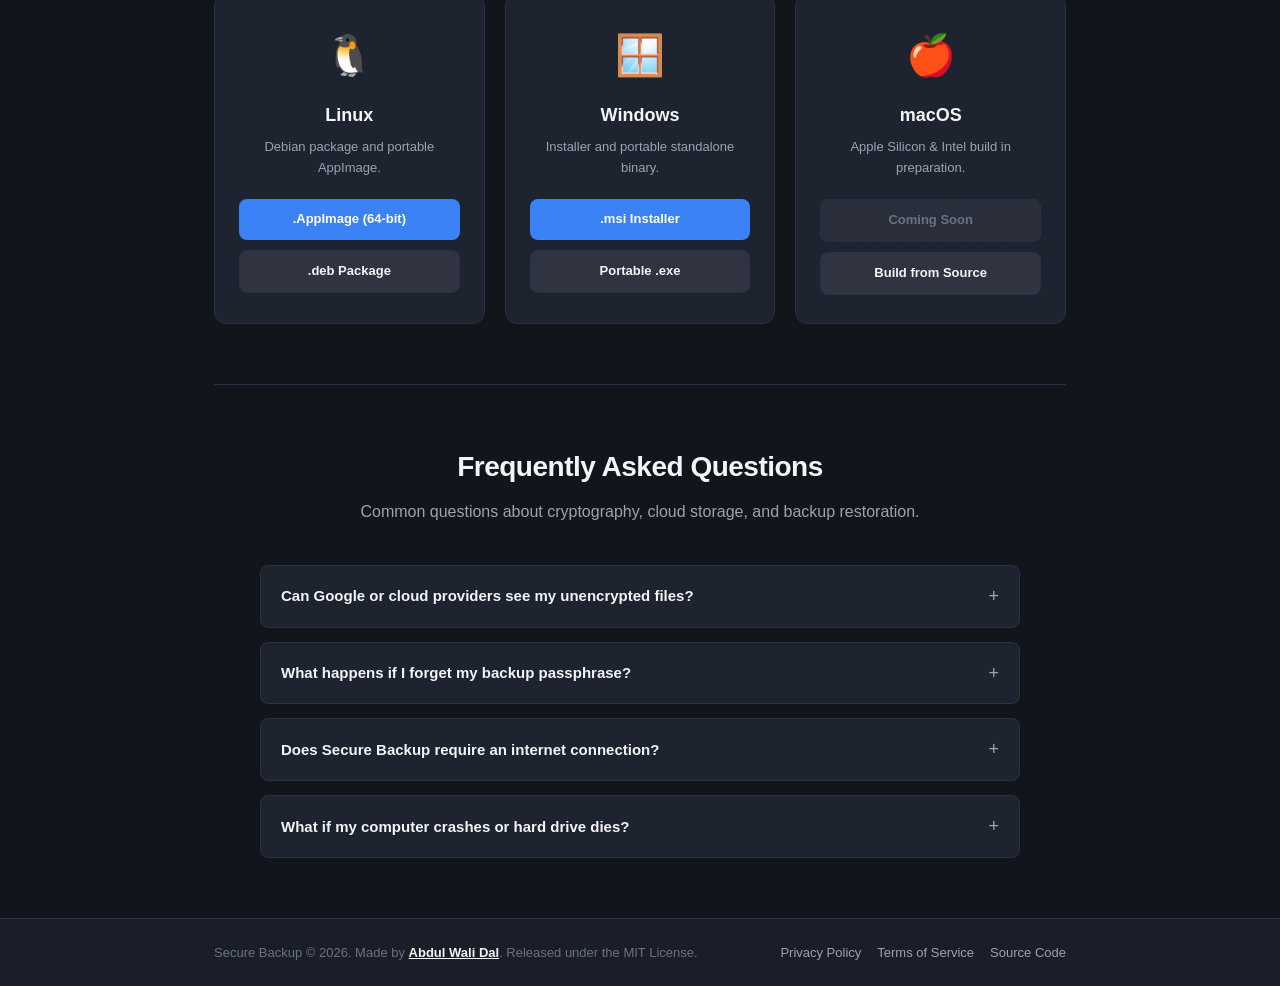
==== commit c297ceec: "fix(ui): mark macOS downloads as coming soon and polish Windows rendering" ====
--- a/index.html
+++ b/index.html
@@ -344,10 +344,10 @@
         <div class="download-card">
           <div class="os-icon">🍎</div>
           <h3>macOS</h3>
-          <p>Universal binary for Apple Silicon & Intel.</p>
+          <p>Apple Silicon & Intel build in preparation.</p>
           <div class="download-buttons">
-            <a href="https://github.com/abdulwalidal/secure-backup/releases" id="btn-dl-dmg-arm" class="btn-download">.dmg (Apple Silicon)</a>
-            <a href="https://github.com/abdulwalidal/secure-backup/releases" id="btn-dl-dmg-intel" class="btn-download btn-download-alt">.dmg (Intel x64)</a>
+            <span class="btn-download btn-disabled" title="macOS notarized binary coming soon in next release">Coming Soon</span>
+            <a href="https://github.com/abdulwalidal/secure-backup#manual-build" class="btn-download btn-download-alt" target="_blank" rel="noopener">Build from Source</a>
           </div>
         </div>
       </div>
@@ -448,7 +448,7 @@
       if (!label || !btn) return;
 
       if (/Macintosh|Mac OS X/i.test(ua)) {
-        label.textContent = "Download for macOS (.dmg)";
+        label.textContent = "macOS Build (Coming Soon)";
         btn.href = "#downloads";
       } else if (/Windows|Win32|Win64/i.test(ua)) {
         label.textContent = "Download for Windows (.msi)";
--- a/style.css
+++ b/style.css
@@ -804,3 +804,23 @@
     text-align: center;
   }
 }
+
+.btn-disabled {
+  background-color: rgba(255, 255, 255, 0.05) !important;
+  color: var(--text-dim) !important;
+  cursor: not-allowed !important;
+  border: 1px dashed var(--card-border) !important;
+  pointer-events: none;
+}
+
+/* Windows Font Smoothing & Contrast Hardening */
+body {
+  -webkit-font-smoothing: antialiased;
+  -moz-osx-font-smoothing: grayscale;
+  text-rendering: optimizeLegibility;
+}
+
+[data-theme="light"] .btn-disabled {
+  background-color: rgba(0, 0, 0, 0.04) !important;
+  color: #94a3b8 !important;
+}
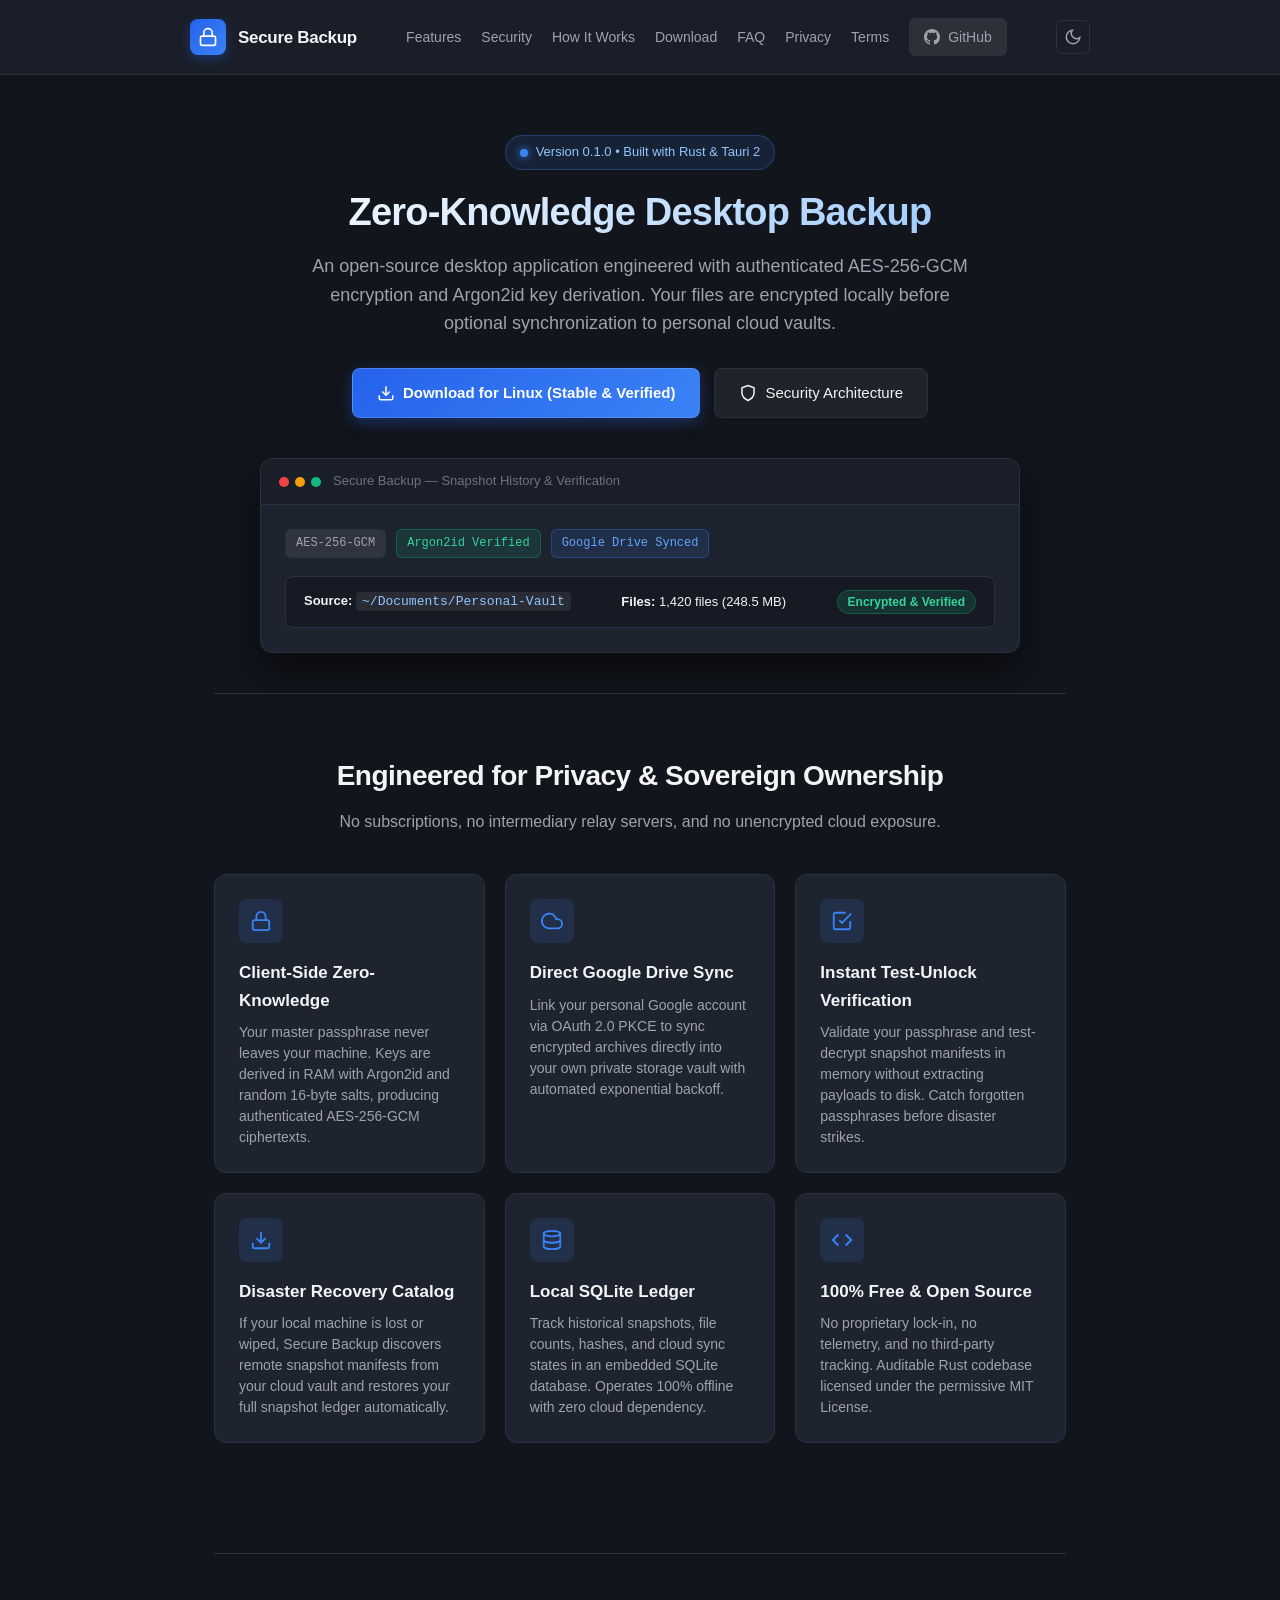
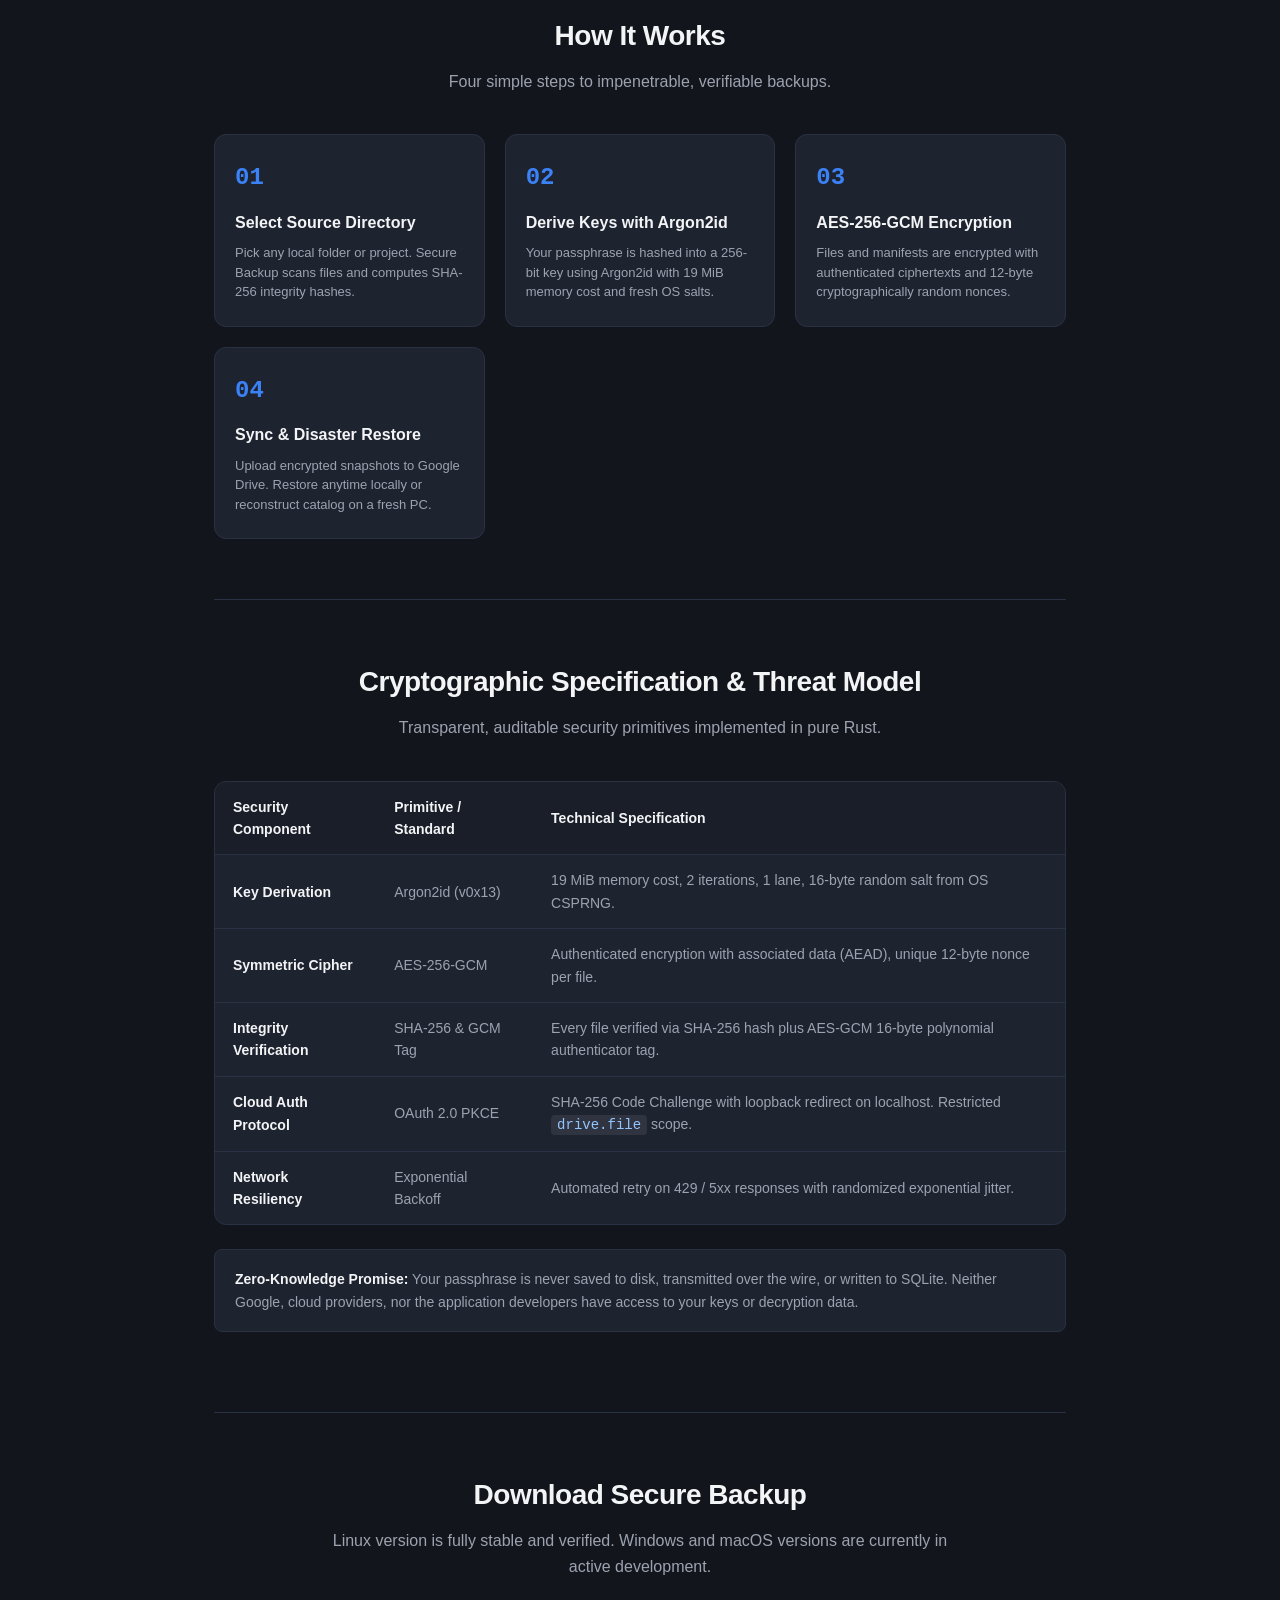
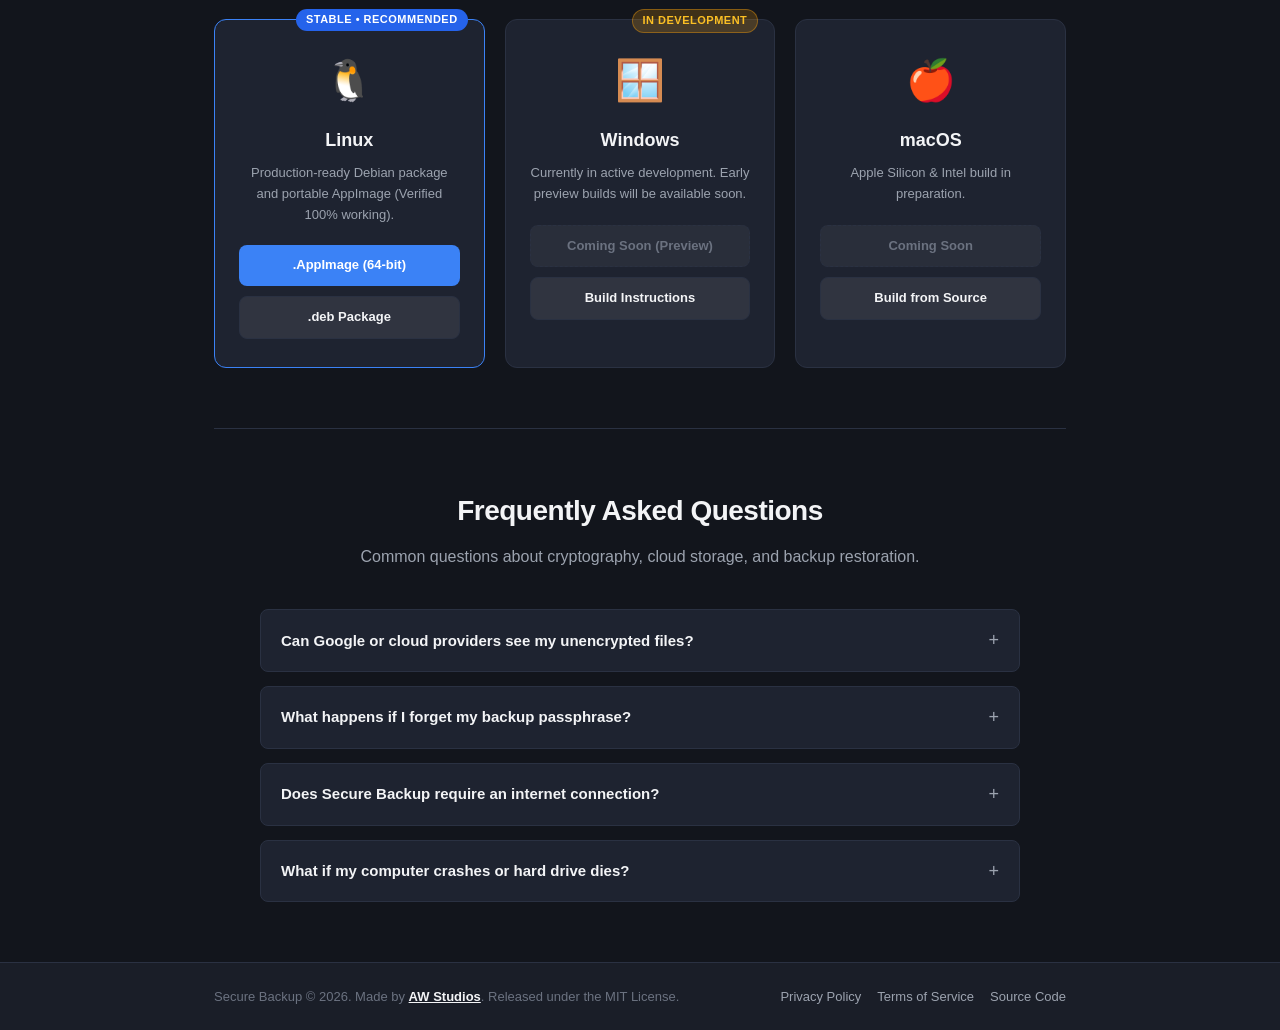
==== commit f57369e2: "refactor(branding): update author to AW Studios and update platform development status" ====
--- a/index.html
+++ b/index.html
@@ -34,7 +34,7 @@
     "description": "Open-source zero-knowledge desktop backup application with authenticated AES-256-GCM encryption and Google Drive cloud synchronization.",
     "author": {
       "@type": "Person",
-      "name": "Abdul Wali Dal",
+      "name": "AW Studios",
       "url": "https://github.com/abdulwalidal"
     }
   }
@@ -317,27 +317,29 @@
     <section id="downloads" class="section-block">
       <div class="section-header">
         <h2>Download Secure Backup</h2>
-        <p>Available cross-platform for Linux, Windows, and macOS desktop systems.</p>
+        <p>Linux version is fully stable and verified. Windows and macOS versions are currently in active development.</p>
       </div>
 
       <div class="downloads-grid">
-        <div class="download-card">
+        <div class="download-card" style="border-color: #3b82f6; position: relative;">
+          <div style="position: absolute; top: -11px; right: 16px; background: #2563eb; color: #fff; font-size: 11px; font-weight: 700; padding: 2px 10px; border-radius: 9999px; letter-spacing: 0.5px;">STABLE &bull; RECOMMENDED</div>
           <div class="os-icon">🐧</div>
           <h3>Linux</h3>
-          <p>Debian package and portable AppImage.</p>
+          <p>Production-ready Debian package and portable AppImage (Verified 100% working).</p>
           <div class="download-buttons">
             <a href="https://github.com/abdulwalidal/secure-backup/releases" id="btn-dl-appimage" class="btn-download">.AppImage (64-bit)</a>
             <a href="https://github.com/abdulwalidal/secure-backup/releases" id="btn-dl-deb" class="btn-download btn-download-alt">.deb Package</a>
           </div>
         </div>
 
-        <div class="download-card">
+        <div class="download-card" style="position: relative;">
+          <div style="position: absolute; top: -11px; right: 16px; background: rgba(245, 158, 11, 0.2); color: #fbbf24; border: 1px solid rgba(245, 158, 11, 0.4); font-size: 11px; font-weight: 700; padding: 2px 10px; border-radius: 9999px; letter-spacing: 0.5px;">IN DEVELOPMENT</div>
           <div class="os-icon">🪟</div>
           <h3>Windows</h3>
-          <p>Installer and portable standalone binary.</p>
+          <p>Currently in active development. Early preview builds will be available soon.</p>
           <div class="download-buttons">
-            <a href="https://github.com/abdulwalidal/secure-backup/releases" id="btn-dl-msi" class="btn-download">.msi Installer</a>
-            <a href="https://github.com/abdulwalidal/secure-backup/releases" id="btn-dl-exe" class="btn-download btn-download-alt">Portable .exe</a>
+            <span class="btn-download btn-disabled" title="Windows builds are currently in active testing">Coming Soon (Preview)</span>
+            <a href="https://github.com/abdulwalidal/secure-backup#manual-build" class="btn-download btn-download-alt" target="_blank" rel="noopener">Build Instructions</a>
           </div>
         </div>
 
@@ -387,7 +389,7 @@
   <!-- Footer -->
   <footer>
     <div class="container footer-content">
-      <span>Secure Backup &copy; 2026. Made by <a href="https://github.com/abdulwalidal" target="_blank" rel="noopener noreferrer" style="color: var(--text-main); font-weight: 600; text-decoration: underline;">Abdul Wali Dal</a>. Released under the MIT License.</span>
+      <span>Secure Backup &copy; 2026. Made by <a href="https://github.com/abdulwalidal" target="_blank" rel="noopener noreferrer" style="color: var(--text-main); font-weight: 600; text-decoration: underline;">AW Studios</a>. Released under the MIT License.</span>
       <div class="footer-links">
         <a href="privacy.html">Privacy Policy</a>
         <a href="terms.html">Terms of Service</a>
@@ -451,10 +453,10 @@
         label.textContent = "macOS Build (Coming Soon)";
         btn.href = "#downloads";
       } else if (/Windows|Win32|Win64/i.test(ua)) {
-        label.textContent = "Download for Windows (.msi)";
+        label.textContent = "Windows (In Development) • View Linux";
         btn.href = "#downloads";
       } else {
-        label.textContent = "Download for Linux (.AppImage)";
+        label.textContent = "Download for Linux (Stable & Verified)";
         btn.href = "#downloads";
       }
     })();
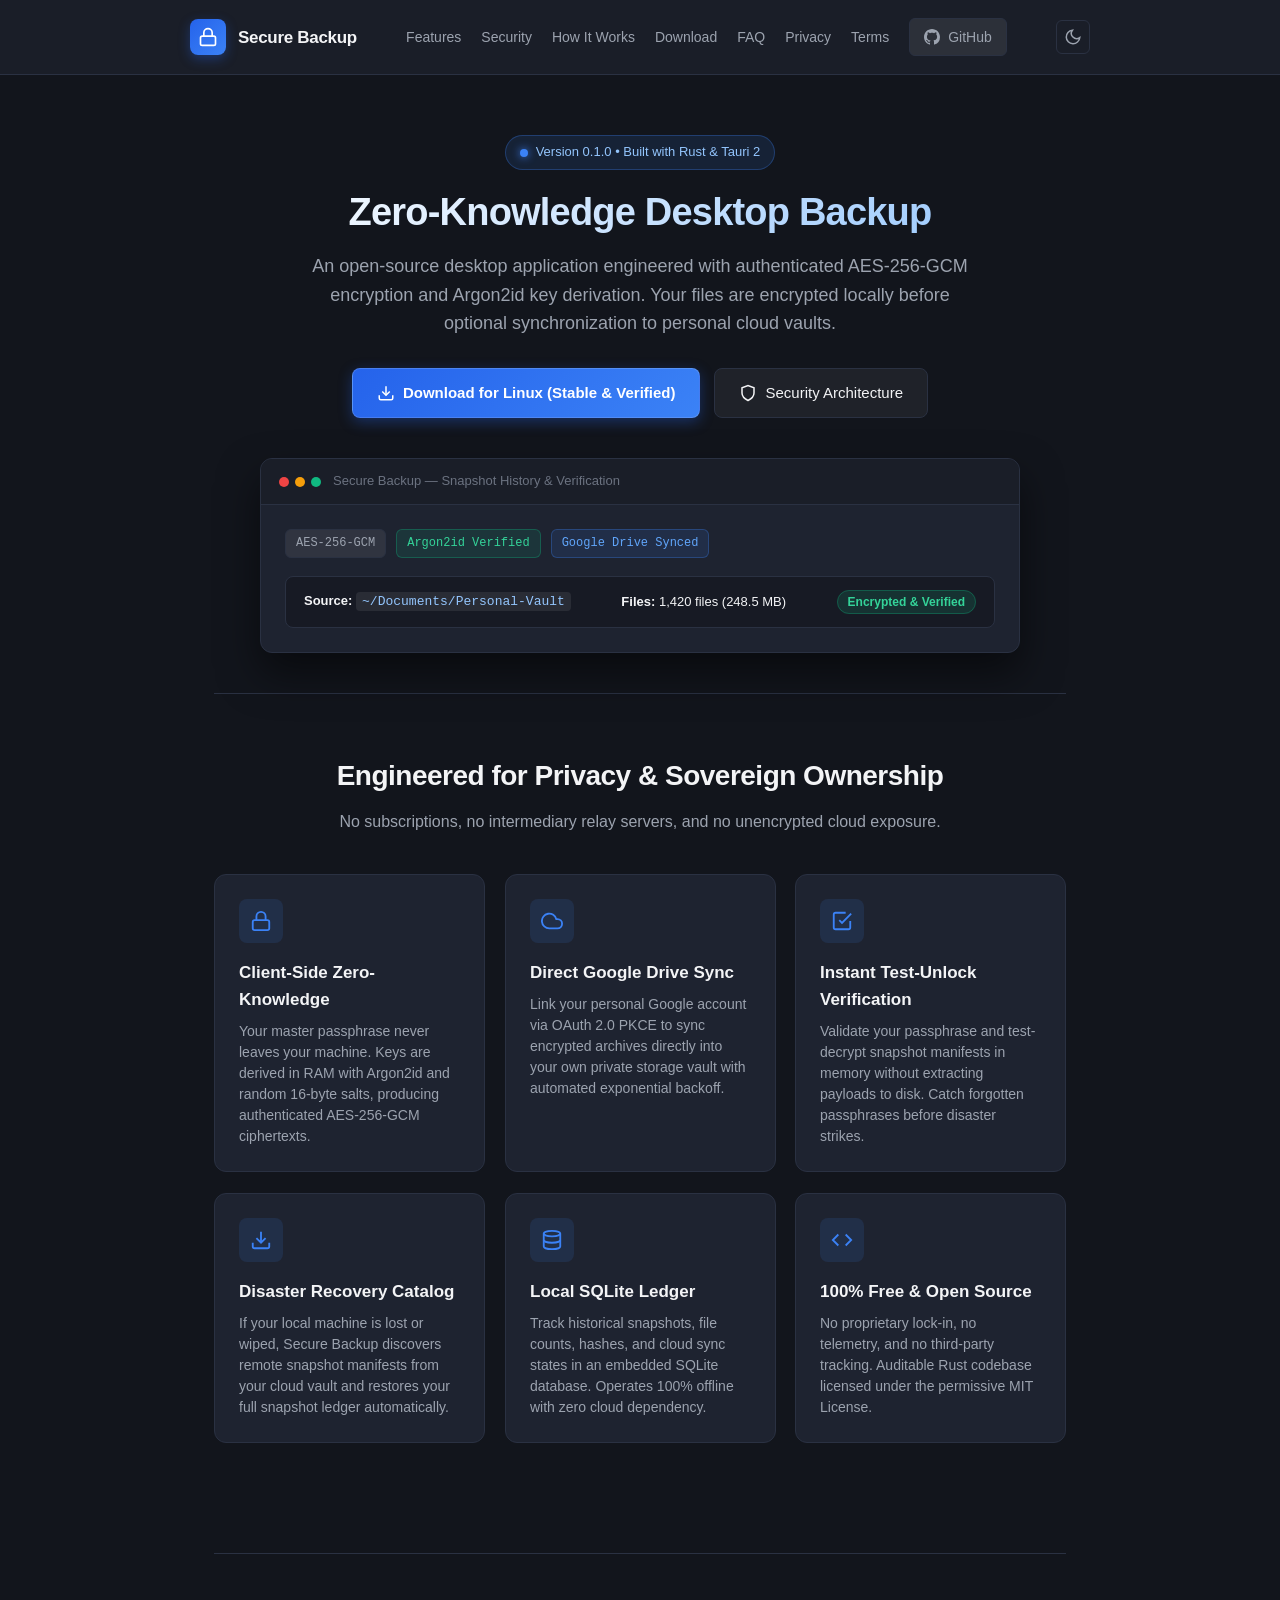
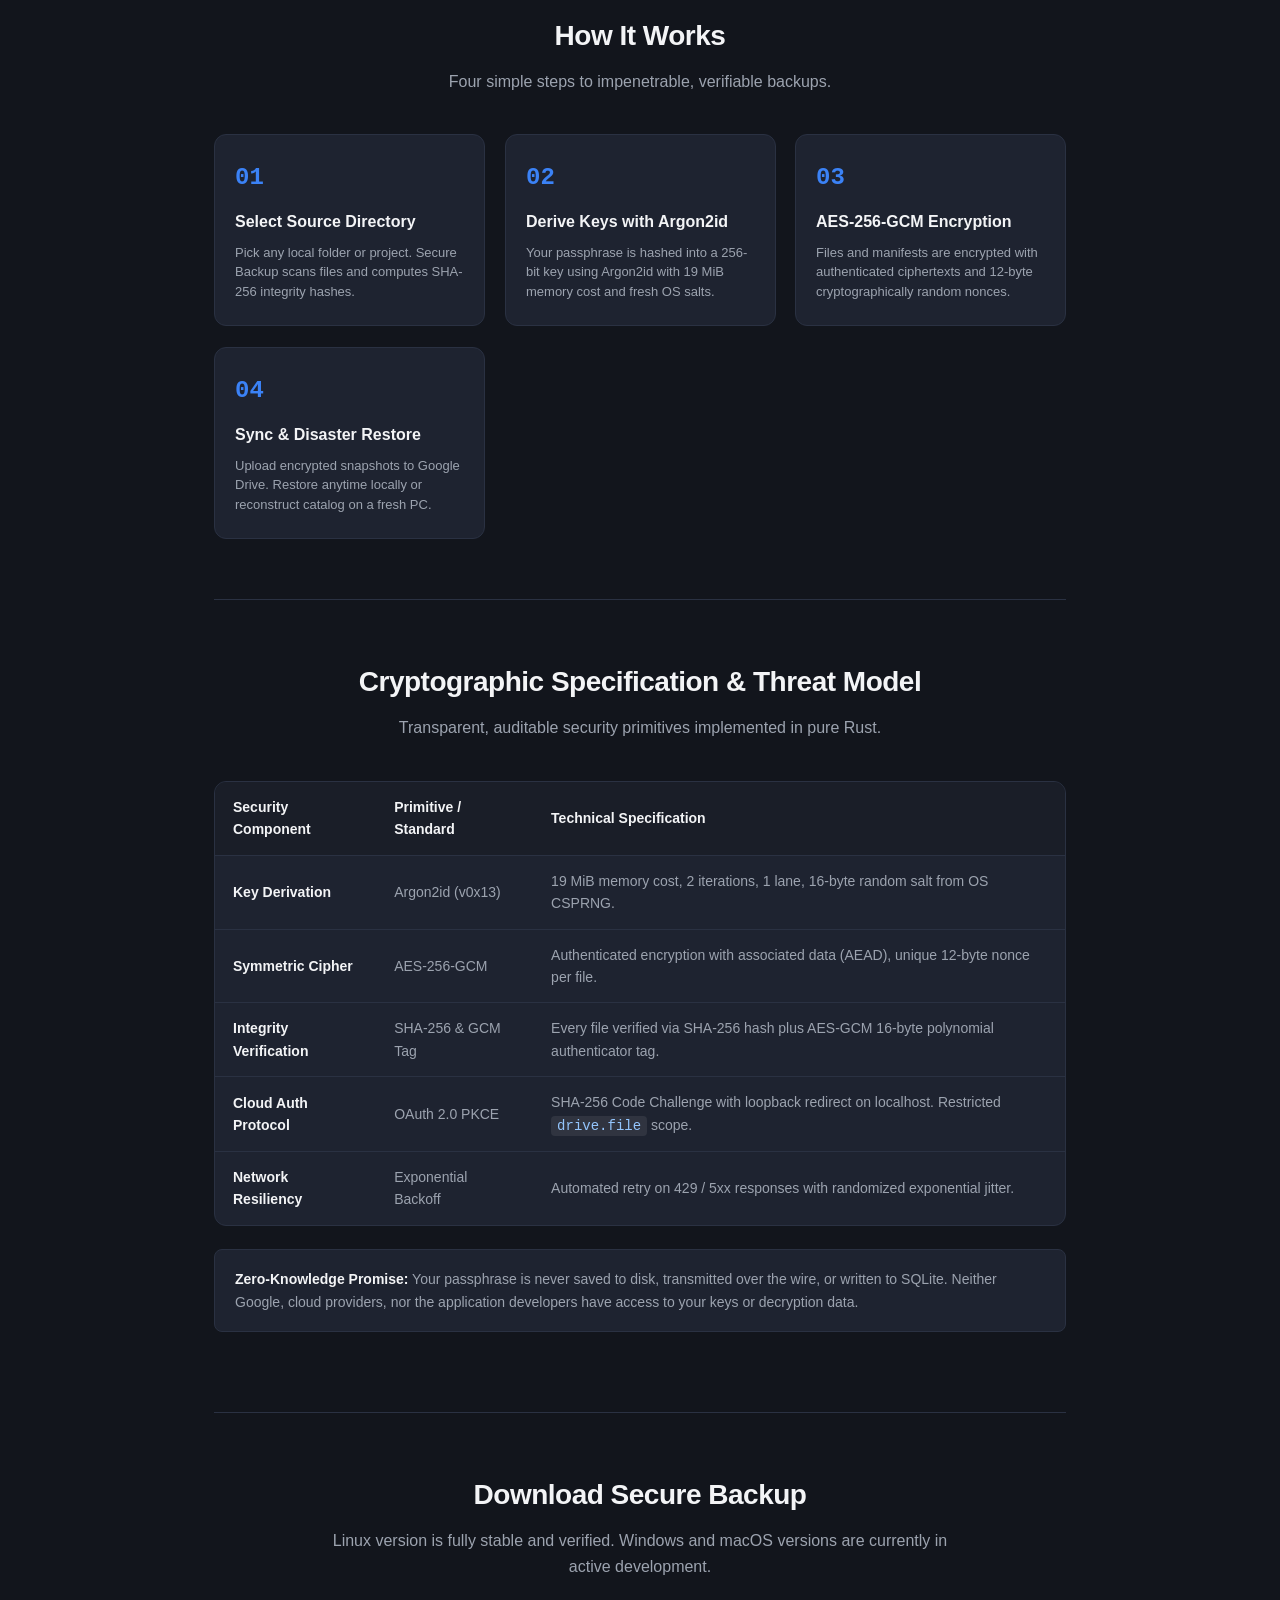
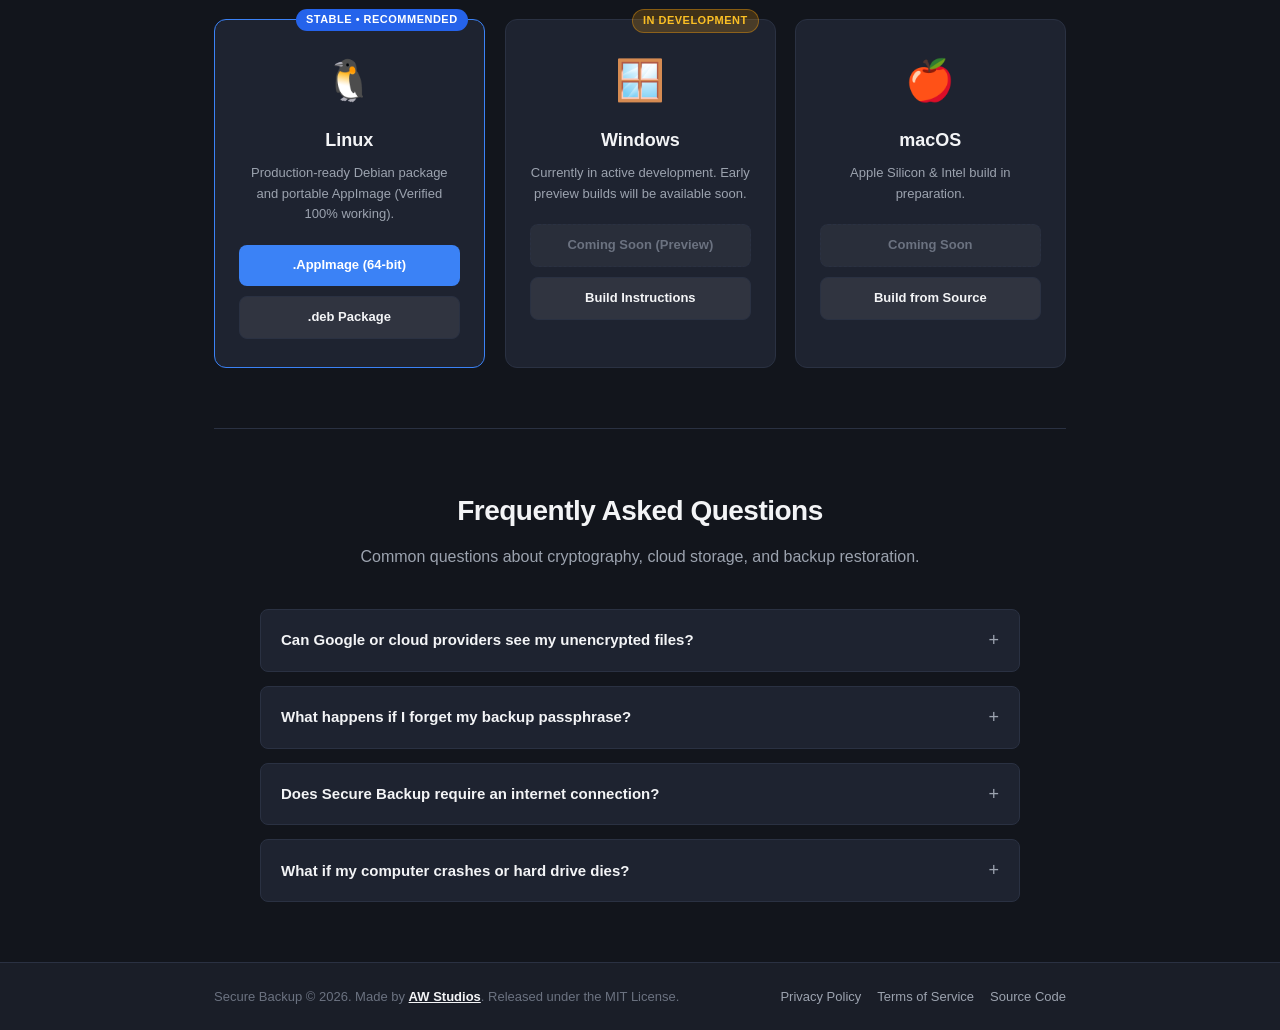
==== commit 6315df2a: "style: add subtle scroll reveals, entrance animations, and card hover physics" ====
--- a/index.html
+++ b/index.html
@@ -162,7 +162,7 @@
       </div>
 
       <div class="features-grid">
-        <div class="feature-card">
+        <div class="feature-card reveal-on-scroll">
           <div class="feature-icon">
             <svg width="22" height="22" viewBox="0 0 24 24" fill="none" stroke="currentColor" stroke-width="2">
               <rect x="3" y="11" width="18" height="11" rx="2" ry="2"/>
@@ -173,7 +173,7 @@
           <p>Your master passphrase never leaves your machine. Keys are derived in RAM with Argon2id and random 16-byte salts, producing authenticated AES-256-GCM ciphertexts.</p>
         </div>
 
-        <div class="feature-card">
+        <div class="feature-card reveal-on-scroll">
           <div class="feature-icon">
             <svg width="22" height="22" viewBox="0 0 24 24" fill="none" stroke="currentColor" stroke-width="2">
               <path d="M18 10h-1.26A8 8 0 1 0 9 20h9a5 5 0 0 0 0-10z"/>
@@ -183,7 +183,7 @@
           <p>Link your personal Google account via OAuth 2.0 PKCE to sync encrypted archives directly into your own private storage vault with automated exponential backoff.</p>
         </div>
 
-        <div class="feature-card">
+        <div class="feature-card reveal-on-scroll">
           <div class="feature-icon">
             <svg width="22" height="22" viewBox="0 0 24 24" fill="none" stroke="currentColor" stroke-width="2">
               <polyline points="9 11 12 14 22 4"/>
@@ -194,7 +194,7 @@
           <p>Validate your passphrase and test-decrypt snapshot manifests in memory without extracting payloads to disk. Catch forgotten passphrases before disaster strikes.</p>
         </div>
 
-        <div class="feature-card">
+        <div class="feature-card reveal-on-scroll">
           <div class="feature-icon">
             <svg width="22" height="22" viewBox="0 0 24 24" fill="none" stroke="currentColor" stroke-width="2">
               <path d="M21 15v4a2 2 0 0 1-2 2H5a2 2 0 0 1-2-2v-4"/>
@@ -206,7 +206,7 @@
           <p>If your local machine is lost or wiped, Secure Backup discovers remote snapshot manifests from your cloud vault and restores your full snapshot ledger automatically.</p>
         </div>
 
-        <div class="feature-card">
+        <div class="feature-card reveal-on-scroll">
           <div class="feature-icon">
             <svg width="22" height="22" viewBox="0 0 24 24" fill="none" stroke="currentColor" stroke-width="2">
               <ellipse cx="12" cy="5" rx="9" ry="3"/>
@@ -218,7 +218,7 @@
           <p>Track historical snapshots, file counts, hashes, and cloud sync states in an embedded SQLite database. Operates 100% offline with zero cloud dependency.</p>
         </div>
 
-        <div class="feature-card">
+        <div class="feature-card reveal-on-scroll">
           <div class="feature-icon">
             <svg width="22" height="22" viewBox="0 0 24 24" fill="none" stroke="currentColor" stroke-width="2">
               <polyline points="16 18 22 12 16 6"/>
@@ -239,22 +239,22 @@
       </div>
 
       <div class="steps-grid">
-        <div class="step-card">
+        <div class="step-card reveal-on-scroll">
           <div class="step-number">01</div>
           <h4>Select Source Directory</h4>
           <p>Pick any local folder or project. Secure Backup scans files and computes SHA-256 integrity hashes.</p>
         </div>
-        <div class="step-card">
+        <div class="step-card reveal-on-scroll">
           <div class="step-number">02</div>
           <h4>Derive Keys with Argon2id</h4>
           <p>Your passphrase is hashed into a 256-bit key using Argon2id with 19 MiB memory cost and fresh OS salts.</p>
         </div>
-        <div class="step-card">
+        <div class="step-card reveal-on-scroll">
           <div class="step-number">03</div>
           <h4>AES-256-GCM Encryption</h4>
           <p>Files and manifests are encrypted with authenticated ciphertexts and 12-byte cryptographically random nonces.</p>
         </div>
-        <div class="step-card">
+        <div class="step-card reveal-on-scroll">
           <div class="step-number">04</div>
           <h4>Sync & Disaster Restore</h4>
           <p>Upload encrypted snapshots to Google Drive. Restore anytime locally or reconstruct catalog on a fresh PC.</p>
@@ -269,7 +269,7 @@
         <p>Transparent, auditable security primitives implemented in pure Rust.</p>
       </div>
 
-      <div class="spec-table-card">
+      <div class="spec-table-card reveal-on-scroll">
         <table class="spec-table">
           <thead>
             <tr>
@@ -321,7 +321,7 @@
       </div>
 
       <div class="downloads-grid">
-        <div class="download-card" style="border-color: #3b82f6; position: relative;">
+        <div class="download-card reveal-on-scroll" style="border-color: #3b82f6; position: relative;">
           <div style="position: absolute; top: -11px; right: 16px; background: #2563eb; color: #fff; font-size: 11px; font-weight: 700; padding: 2px 10px; border-radius: 9999px; letter-spacing: 0.5px;">STABLE &bull; RECOMMENDED</div>
           <div class="os-icon">🐧</div>
           <h3>Linux</h3>
@@ -332,7 +332,7 @@
           </div>
         </div>
 
-        <div class="download-card" style="position: relative;">
+        <div class="download-card reveal-on-scroll" style="position: relative;">
           <div style="position: absolute; top: -11px; right: 16px; background: rgba(245, 158, 11, 0.2); color: #fbbf24; border: 1px solid rgba(245, 158, 11, 0.4); font-size: 11px; font-weight: 700; padding: 2px 10px; border-radius: 9999px; letter-spacing: 0.5px;">IN DEVELOPMENT</div>
           <div class="os-icon">🪟</div>
           <h3>Windows</h3>
@@ -343,7 +343,7 @@
           </div>
         </div>
 
-        <div class="download-card">
+        <div class="download-card reveal-on-scroll">
           <div class="os-icon">🍎</div>
           <h3>macOS</h3>
           <p>Apple Silicon & Intel build in preparation.</p>
@@ -362,7 +362,7 @@
         <p>Common questions about cryptography, cloud storage, and backup restoration.</p>
       </div>
 
-      <div class="faq-list">
+      <div class="faq-list reveal-on-scroll">
         <details class="faq-item">
           <summary>Can Google or cloud providers see my unencrypted files?</summary>
           <p>No. All files and snapshot manifests are encrypted on your local computer before any data leaves your machine. Google Drive only stores opaque AES-256-GCM ciphertext chunks. Google cannot inspect the filenames, directory structure, or file contents.</p>
@@ -505,6 +505,25 @@
         // Fallback to static GitHub Releases page on network error
       }
     })();
+
+    // Scroll reveal with IntersectionObserver
+    (function initScrollReveal() {
+      if (!("IntersectionObserver" in window)) {
+        document.querySelectorAll(".reveal-on-scroll").forEach(el => el.classList.add("is-visible"));
+        return;
+      }
+      const observer = new IntersectionObserver((entries) => {
+        entries.forEach((entry) => {
+          if (entry.isIntersecting) {
+            entry.target.classList.add("is-visible");
+            observer.unobserve(entry.target);
+          }
+        });
+      }, { threshold: 0.1, rootMargin: "0px 0px -40px 0px" });
+
+      document.querySelectorAll(".reveal-on-scroll").forEach(el => observer.observe(el));
+    })();
   </script>
+
 </body>
 </html>
--- a/style.css
+++ b/style.css
@@ -824,3 +824,106 @@
   background-color: rgba(0, 0, 0, 0.04) !important;
   color: #94a3b8 !important;
 }
+
+/* Micro-animations & interactive polish */
+@keyframes fadeInUp {
+  from {
+    opacity: 0;
+    transform: translateY(18px);
+  }
+  to {
+    opacity: 1;
+    transform: translateY(0);
+  }
+}
+
+@keyframes pulseGlow {
+  0%, 100% {
+    box-shadow: 0 0 0 0 rgba(59, 130, 246, 0.4);
+  }
+  50% {
+    box-shadow: 0 0 0 6px rgba(59, 130, 246, 0);
+  }
+}
+
+@keyframes floatSoft {
+  0%, 100% {
+    transform: translateY(0px);
+  }
+  50% {
+    transform: translateY(-4px);
+  }
+}
+
+/* Hero Entrance Animations */
+.hero .version-badge {
+  animation: fadeInUp 0.6s cubic-bezier(0.16, 1, 0.3, 1) both;
+}
+
+.badge-dot {
+  animation: pulseGlow 2.5s infinite;
+}
+
+.hero h1 {
+  animation: fadeInUp 0.7s cubic-bezier(0.16, 1, 0.3, 1) 0.1s both;
+}
+
+.hero > p {
+  animation: fadeInUp 0.7s cubic-bezier(0.16, 1, 0.3, 1) 0.2s both;
+}
+
+.hero-actions {
+  animation: fadeInUp 0.7s cubic-bezier(0.16, 1, 0.3, 1) 0.3s both;
+}
+
+.app-preview-card {
+  animation: fadeInUp 0.8s cubic-bezier(0.16, 1, 0.3, 1) 0.4s both;
+  transition: transform 0.35s cubic-bezier(0.16, 1, 0.3, 1), box-shadow 0.35s ease, border-color 0.3s ease;
+}
+
+.app-preview-card:hover {
+  transform: translateY(-4px);
+  box-shadow: 0 28px 50px -10px rgba(0, 0, 0, 0.65), 0 0 30px rgba(37, 99, 235, 0.15);
+  border-color: rgba(59, 130, 246, 0.4);
+}
+
+/* Card hover lifts & smooth transitions */
+.feature-card, .step-card, .download-card {
+  transition: transform 0.25s cubic-bezier(0.16, 1, 0.3, 1), border-color 0.25s ease, box-shadow 0.25s ease;
+}
+
+.feature-card:hover, .step-card:hover {
+  transform: translateY(-4px);
+  box-shadow: 0 12px 24px -6px rgba(0, 0, 0, 0.35), 0 0 15px rgba(59, 130, 246, 0.1);
+}
+
+.download-card:hover {
+  transform: translateY(-4px);
+  box-shadow: 0 16px 30px -8px rgba(0, 0, 0, 0.45);
+}
+
+/* Interactive button effects */
+.btn-primary {
+  transition: transform 0.2s cubic-bezier(0.16, 1, 0.3, 1), box-shadow 0.2s ease, background 0.2s ease;
+}
+
+.btn-primary:active {
+  transform: scale(0.98);
+}
+
+.btn-secondary:active, .btn-download:active {
+  transform: scale(0.98);
+}
+
+/* Scroll reveal helper class */
+.reveal-on-scroll {
+  opacity: 0;
+  transform: translateY(20px);
+  transition: opacity 0.6s cubic-bezier(0.16, 1, 0.3, 1), transform 0.6s cubic-bezier(0.16, 1, 0.3, 1);
+  will-change: opacity, transform;
+}
+
+.reveal-on-scroll.is-visible {
+  opacity: 1;
+  transform: translateY(0);
+}
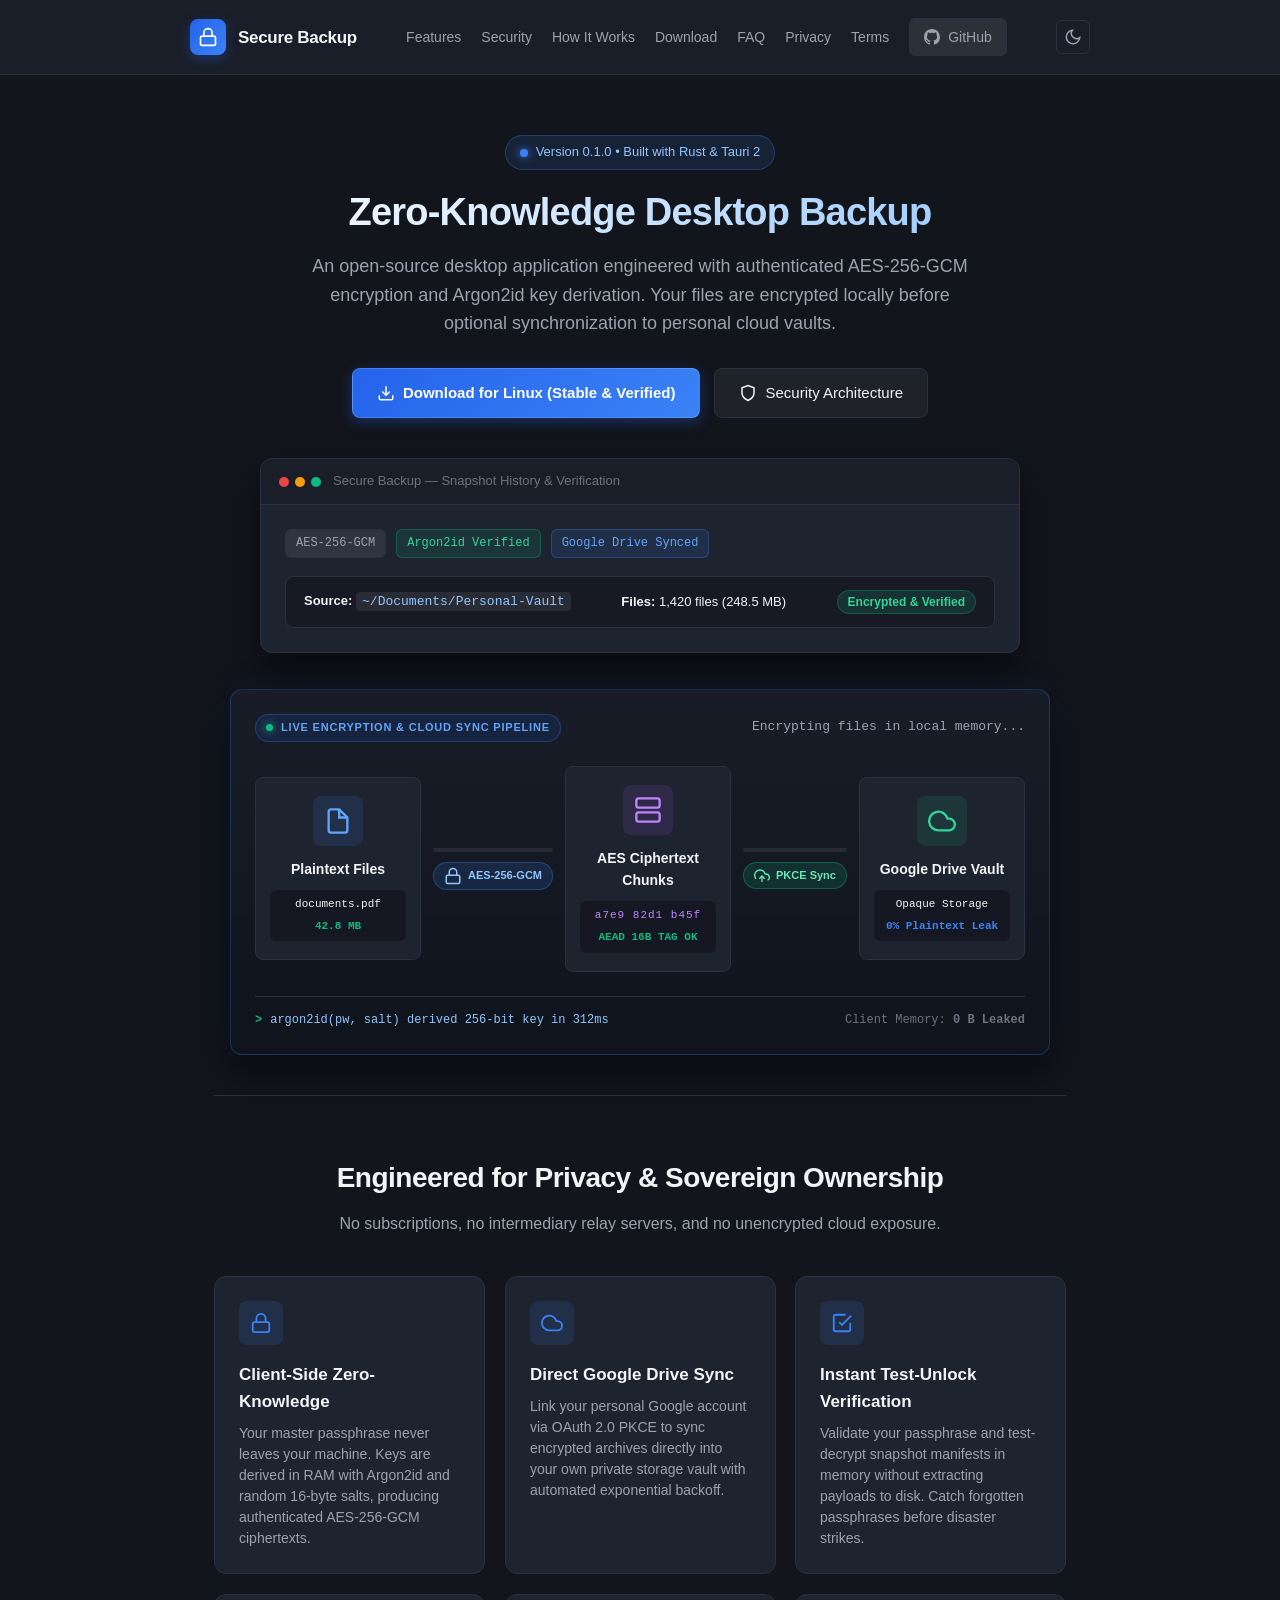
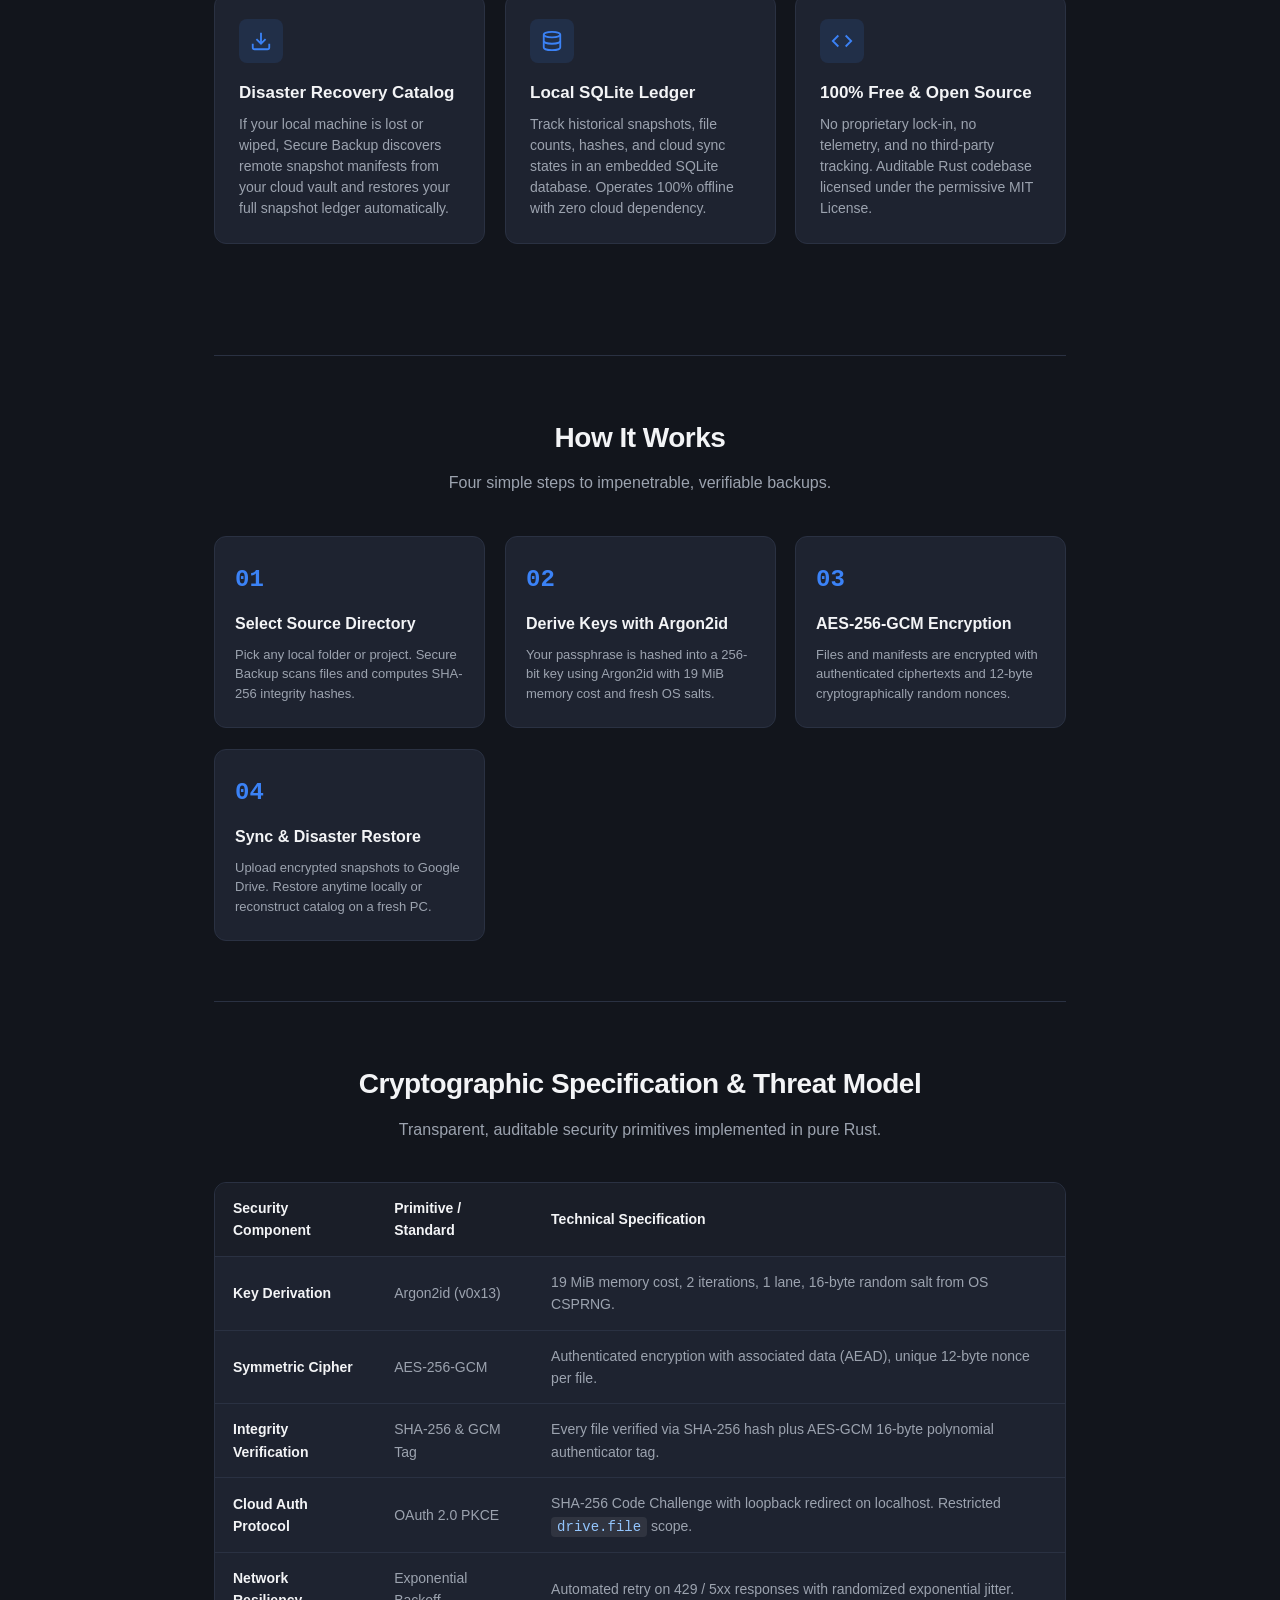
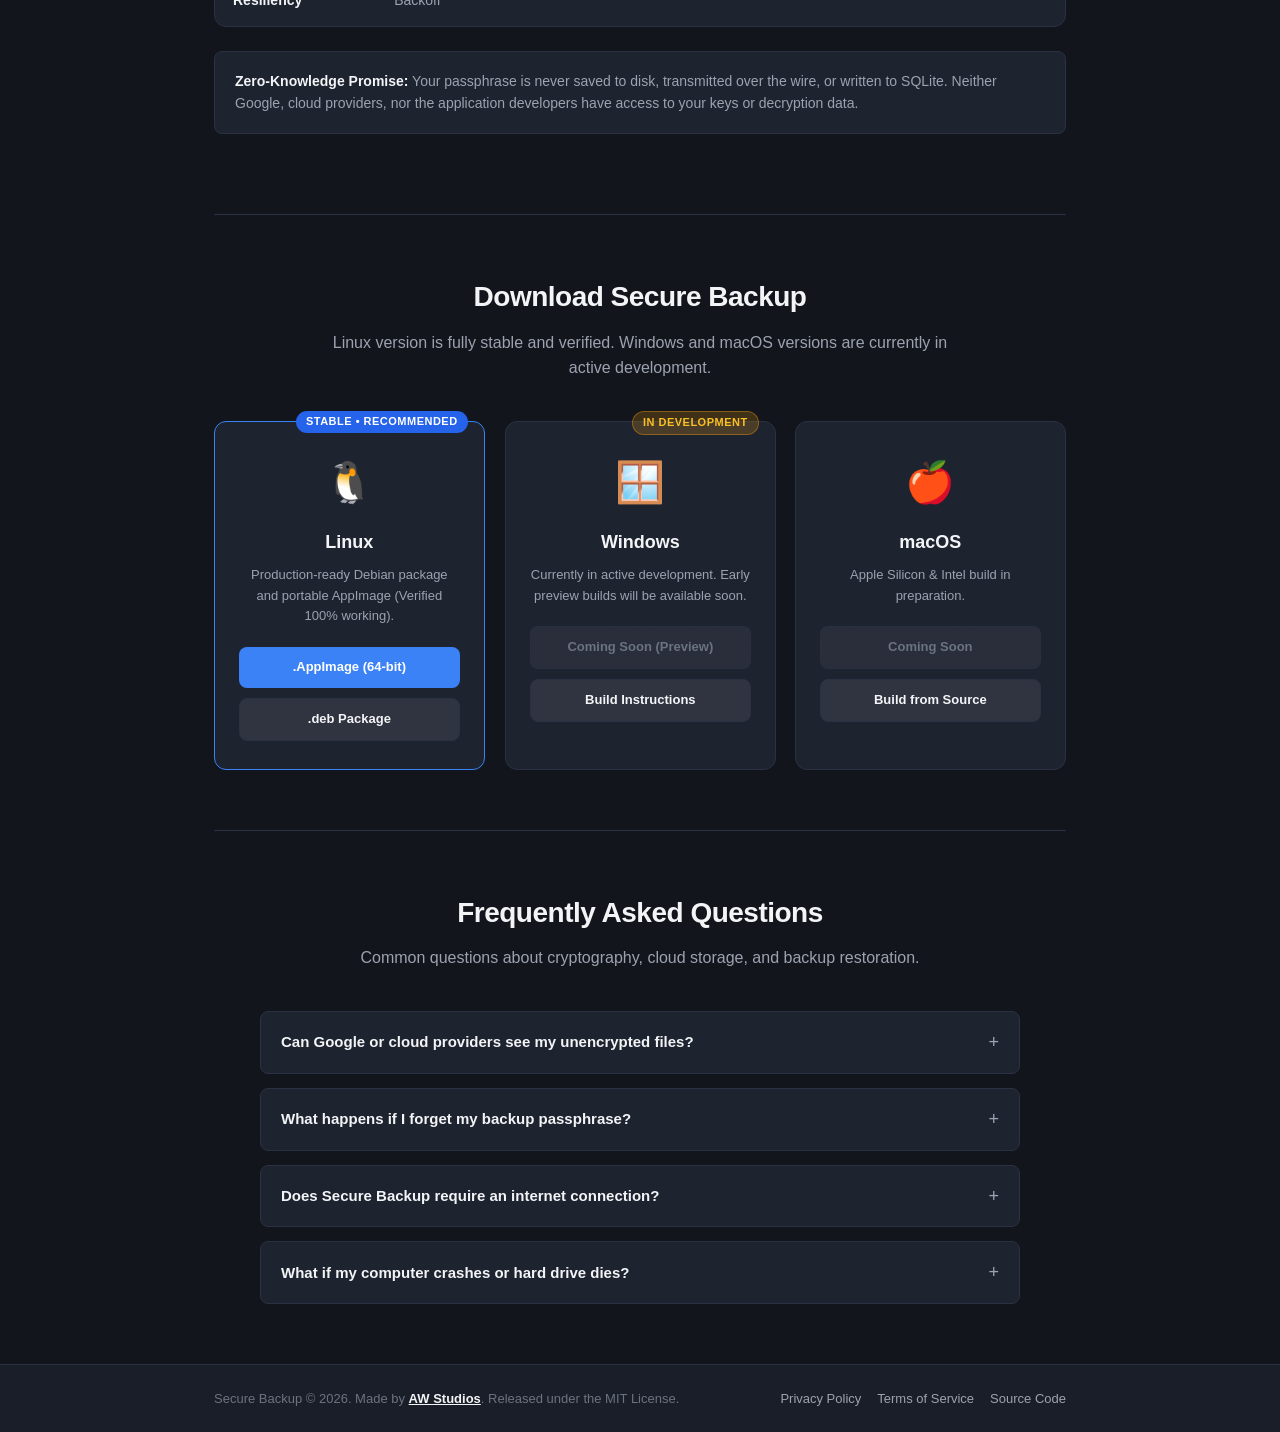
==== commit d26533fc: "feat(visualizer): add interactive animated encryption and cloud sync pipeline widget" ====
--- a/index.html
+++ b/index.html
@@ -152,6 +152,104 @@
           </div>
         </div>
       </div>
+
+      <!-- Animated Encryption & Cloud Pipeline Visualizer -->
+      <div class="pipeline-visualizer-card reveal-on-scroll">
+        <div class="pipeline-header">
+          <div class="pipeline-badge">
+            <span class="live-dot"></span> LIVE ENCRYPTION & CLOUD SYNC PIPELINE
+          </div>
+          <span class="pipeline-status" id="pipeline-status-text">Encrypting files in local memory...</span>
+        </div>
+
+        <div class="pipeline-stage-grid">
+          <!-- Node 1: Local Plaintext Files -->
+          <div class="pipeline-node" id="pnode-local">
+            <div class="node-icon-box">
+              <svg width="28" height="28" viewBox="0 0 24 24" fill="none" stroke="currentColor" stroke-width="2">
+                <path d="M13 2H6a2 2 0 0 0-2 2v16a2 2 0 0 0 2 2h12a2 2 0 0 0 2-2V9z"></path>
+                <polyline points="13 2 13 9 20 9"></polyline>
+              </svg>
+            </div>
+            <h4>Plaintext Files</h4>
+            <div class="node-code-preview" id="preview-plaintext">
+              <span>documents.pdf</span>
+              <span class="file-size">42.8 MB</span>
+            </div>
+          </div>
+
+          <!-- Connector 1 -> 2: Argon2id + AES-256 Engine -->
+          <div class="pipeline-flow-connector">
+            <div class="particle-track">
+              <div class="flowing-particle" id="particle-1"></div>
+            </div>
+            <div class="crypto-lock-badge" title="Argon2id + AES-256-GCM authenticated cipher">
+              <svg width="18" height="18" viewBox="0 0 24 24" fill="none" stroke="currentColor" stroke-width="2">
+                <rect x="3" y="11" width="18" height="11" rx="2" ry="2"/>
+                <path d="M7 11V7a5 5 0 0 1 10 0v4"/>
+              </svg>
+              <span>AES-256-GCM</span>
+            </div>
+          </div>
+
+          <!-- Node 2: Opaque Ciphertext Chunks -->
+          <div class="pipeline-node" id="pnode-cipher">
+            <div class="node-icon-box node-cipher-box">
+              <svg width="28" height="28" viewBox="0 0 24 24" fill="none" stroke="currentColor" stroke-width="2">
+                <rect x="2" y="2" width="20" height="8" rx="2" ry="2"></rect>
+                <rect x="2" y="14" width="20" height="8" rx="2" ry="2"></rect>
+                <line x1="6" y1="6" x2="6.01" y2="6"></line>
+                <line x1="6" y1="18" x2="6.01" y2="18"></line>
+              </svg>
+            </div>
+            <h4>AES Ciphertext Chunks</h4>
+            <div class="node-code-preview" id="preview-ciphertext">
+              <span class="cipher-hex">a7e9 82d1 b45f</span>
+              <span class="cipher-tag">AEAD 16B TAG OK</span>
+            </div>
+          </div>
+
+          <!-- Connector 2 -> 3: TLS Cloud Sync Stream -->
+          <div class="pipeline-flow-connector">
+            <div class="particle-track">
+              <div class="flowing-particle particle-cloud" id="particle-2"></div>
+            </div>
+            <div class="crypto-lock-badge cloud-sync-badge">
+              <svg width="16" height="16" viewBox="0 0 24 24" fill="none" stroke="currentColor" stroke-width="2">
+                <polyline points="16 16 12 12 8 16"/>
+                <line x1="12" y1="12" x2="12" y2="21"/>
+                <path d="M20.39 18.39A5 5 0 0 0 18 9h-1.26A8 8 0 1 0 3 16.3"/>
+              </svg>
+              <span>PKCE Sync</span>
+            </div>
+          </div>
+
+          <!-- Node 3: Cloud Vault Storage -->
+          <div class="pipeline-node" id="pnode-cloud">
+            <div class="node-icon-box node-cloud-box">
+              <svg width="28" height="28" viewBox="0 0 24 24" fill="none" stroke="currentColor" stroke-width="2">
+                <path d="M18 10h-1.26A8 8 0 1 0 9 20h9a5 5 0 0 0 0-10z"></path>
+              </svg>
+            </div>
+            <h4>Google Drive Vault</h4>
+            <div class="node-code-preview" id="preview-cloud">
+              <span class="vault-status-text">Opaque Storage</span>
+              <span class="zero-knowledge-pill">0% Plaintext Leak</span>
+            </div>
+          </div>
+        </div>
+
+        <div class="pipeline-footer-bar">
+          <div class="terminal-feed">
+            <span class="term-prefix">&gt;</span>
+            <span class="term-log" id="term-stream-log">argon2id(pw, salt) derived 256-bit key in 312ms</span>
+          </div>
+          <div class="vault-stat">
+            <span>Client Memory: <strong>0 B Leaked</strong></span>
+          </div>
+        </div>
+      </div>
+
     </section>
 
     <!-- Features Grid -->
--- a/style.css
+++ b/style.css
@@ -927,3 +927,243 @@
   opacity: 1;
   transform: translateY(0);
 }
+
+/* Pipeline Visualizer Styles */
+.pipeline-visualizer-card {
+  max-width: 820px;
+  margin: 36px auto 0;
+  background: linear-gradient(180deg, rgba(26, 32, 44, 0.8) 0%, rgba(15, 20, 29, 0.95) 100%);
+  border: 1px solid rgba(59, 130, 246, 0.25);
+  border-radius: var(--radius-lg);
+  padding: 24px;
+  box-shadow: 0 20px 40px rgba(0, 0, 0, 0.5), 0 0 40px rgba(37, 99, 235, 0.08);
+  position: relative;
+  overflow: hidden;
+}
+
+[data-theme="light"] .pipeline-visualizer-card {
+  background: linear-gradient(180deg, #ffffff 0%, #f1f5f9 100%);
+  border-color: #cbd5e1;
+  box-shadow: 0 16px 32px rgba(0, 0, 0, 0.08);
+}
+
+.pipeline-header {
+  display: flex;
+  align-items: center;
+  justify-content: space-between;
+  margin-bottom: 24px;
+  flex-wrap: wrap;
+  gap: 10px;
+}
+
+.pipeline-badge {
+  display: inline-flex;
+  align-items: center;
+  gap: 8px;
+  font-size: 11px;
+  font-weight: 700;
+  letter-spacing: 0.8px;
+  color: #60a5fa;
+  background-color: rgba(37, 99, 235, 0.12);
+  border: 1px solid rgba(59, 130, 246, 0.3);
+  padding: 4px 10px;
+  border-radius: 9999px;
+}
+
+.live-dot {
+  width: 7px;
+  height: 7px;
+  background-color: #10b981;
+  border-radius: 50%;
+  box-shadow: 0 0 8px #10b981;
+  animation: pulseGlow 2s infinite;
+}
+
+.pipeline-status {
+  font-size: 13px;
+  color: var(--text-muted);
+  font-family: monospace;
+}
+
+.pipeline-stage-grid {
+  display: grid;
+  grid-template-columns: 1fr auto 1fr auto 1fr;
+  align-items: center;
+  gap: 12px;
+  margin-bottom: 24px;
+}
+
+@media (max-width: 768px) {
+  .pipeline-stage-grid {
+    grid-template-columns: 1fr;
+    gap: 20px;
+  }
+}
+
+.pipeline-node {
+  background-color: var(--card-bg);
+  border: 1px solid var(--card-border);
+  border-radius: var(--radius-md);
+  padding: 18px 14px;
+  text-align: center;
+  position: relative;
+  transition: transform 0.3s ease, border-color 0.3s ease, box-shadow 0.3s ease;
+}
+
+.pipeline-node.active-stage {
+  border-color: #3b82f6;
+  box-shadow: 0 0 20px rgba(59, 130, 246, 0.25);
+  transform: translateY(-2px);
+}
+
+.node-icon-box {
+  width: 50px;
+  height: 50px;
+  border-radius: var(--radius-md);
+  background: rgba(59, 130, 246, 0.12);
+  color: #60a5fa;
+  display: flex;
+  align-items: center;
+  justify-content: center;
+  margin: 0 auto 12px;
+}
+
+.node-cipher-box {
+  background: rgba(168, 85, 247, 0.12);
+  color: #c084fc;
+}
+
+.node-cloud-box {
+  background: rgba(16, 185, 129, 0.12);
+  color: #34d399;
+}
+
+.pipeline-node h4 {
+  font-size: 14px;
+  font-weight: 600;
+  margin-bottom: 10px;
+  color: var(--text-main);
+}
+
+.node-code-preview {
+  background-color: rgba(0, 0, 0, 0.3);
+  border-radius: var(--radius-sm);
+  padding: 6px 8px;
+  display: flex;
+  flex-direction: column;
+  gap: 4px;
+  font-family: monospace;
+  font-size: 11px;
+}
+
+[data-theme="light"] .node-code-preview {
+  background-color: #e2e8f0;
+}
+
+.file-size, .cipher-tag {
+  color: #10b981;
+  font-weight: 600;
+}
+
+.cipher-hex {
+  color: #c084fc;
+  letter-spacing: 1px;
+}
+
+.zero-knowledge-pill {
+  color: #3b82f6;
+  font-weight: 600;
+}
+
+/* Connector & Particles */
+.pipeline-flow-connector {
+  display: flex;
+  flex-direction: column;
+  align-items: center;
+  gap: 10px;
+  min-width: 90px;
+}
+
+.particle-track {
+  width: 100%;
+  height: 4px;
+  background-color: rgba(255, 255, 255, 0.08);
+  border-radius: 4px;
+  position: relative;
+  overflow: hidden;
+}
+
+[data-theme="light"] .particle-track {
+  background-color: #cbd5e1;
+}
+
+.flowing-particle {
+  width: 24px;
+  height: 100%;
+  background: linear-gradient(90deg, transparent, #3b82f6, #60a5fa, transparent);
+  border-radius: 4px;
+  position: absolute;
+  top: 0;
+  left: -30px;
+  animation: streamRight 2s cubic-bezier(0.4, 0, 0.2, 1) infinite;
+}
+
+.particle-cloud {
+  background: linear-gradient(90deg, transparent, #10b981, #34d399, transparent);
+  animation-delay: 1s;
+}
+
+@keyframes streamRight {
+  0% {
+    left: -30px;
+  }
+  100% {
+    left: 100%;
+  }
+}
+
+.crypto-lock-badge {
+  display: flex;
+  align-items: center;
+  gap: 6px;
+  background-color: rgba(59, 130, 246, 0.15);
+  border: 1px solid rgba(59, 130, 246, 0.35);
+  border-radius: 9999px;
+  padding: 4px 10px;
+  font-size: 11px;
+  font-weight: 700;
+  color: #93c5fd;
+  white-space: nowrap;
+}
+
+.cloud-sync-badge {
+  background-color: rgba(16, 185, 129, 0.15);
+  border-color: rgba(16, 185, 129, 0.35);
+  color: #6ee7b7;
+}
+
+/* Terminal Feed Footer */
+.pipeline-footer-bar {
+  border-top: 1px solid var(--card-border);
+  padding-top: 14px;
+  display: flex;
+  align-items: center;
+  justify-content: space-between;
+  font-family: monospace;
+  font-size: 12px;
+  color: var(--text-dim);
+  flex-wrap: wrap;
+  gap: 8px;
+}
+
+.terminal-feed {
+  display: flex;
+  align-items: center;
+  gap: 8px;
+  color: #93c5fd;
+}
+
+.term-prefix {
+  color: #10b981;
+  font-weight: 700;
+}
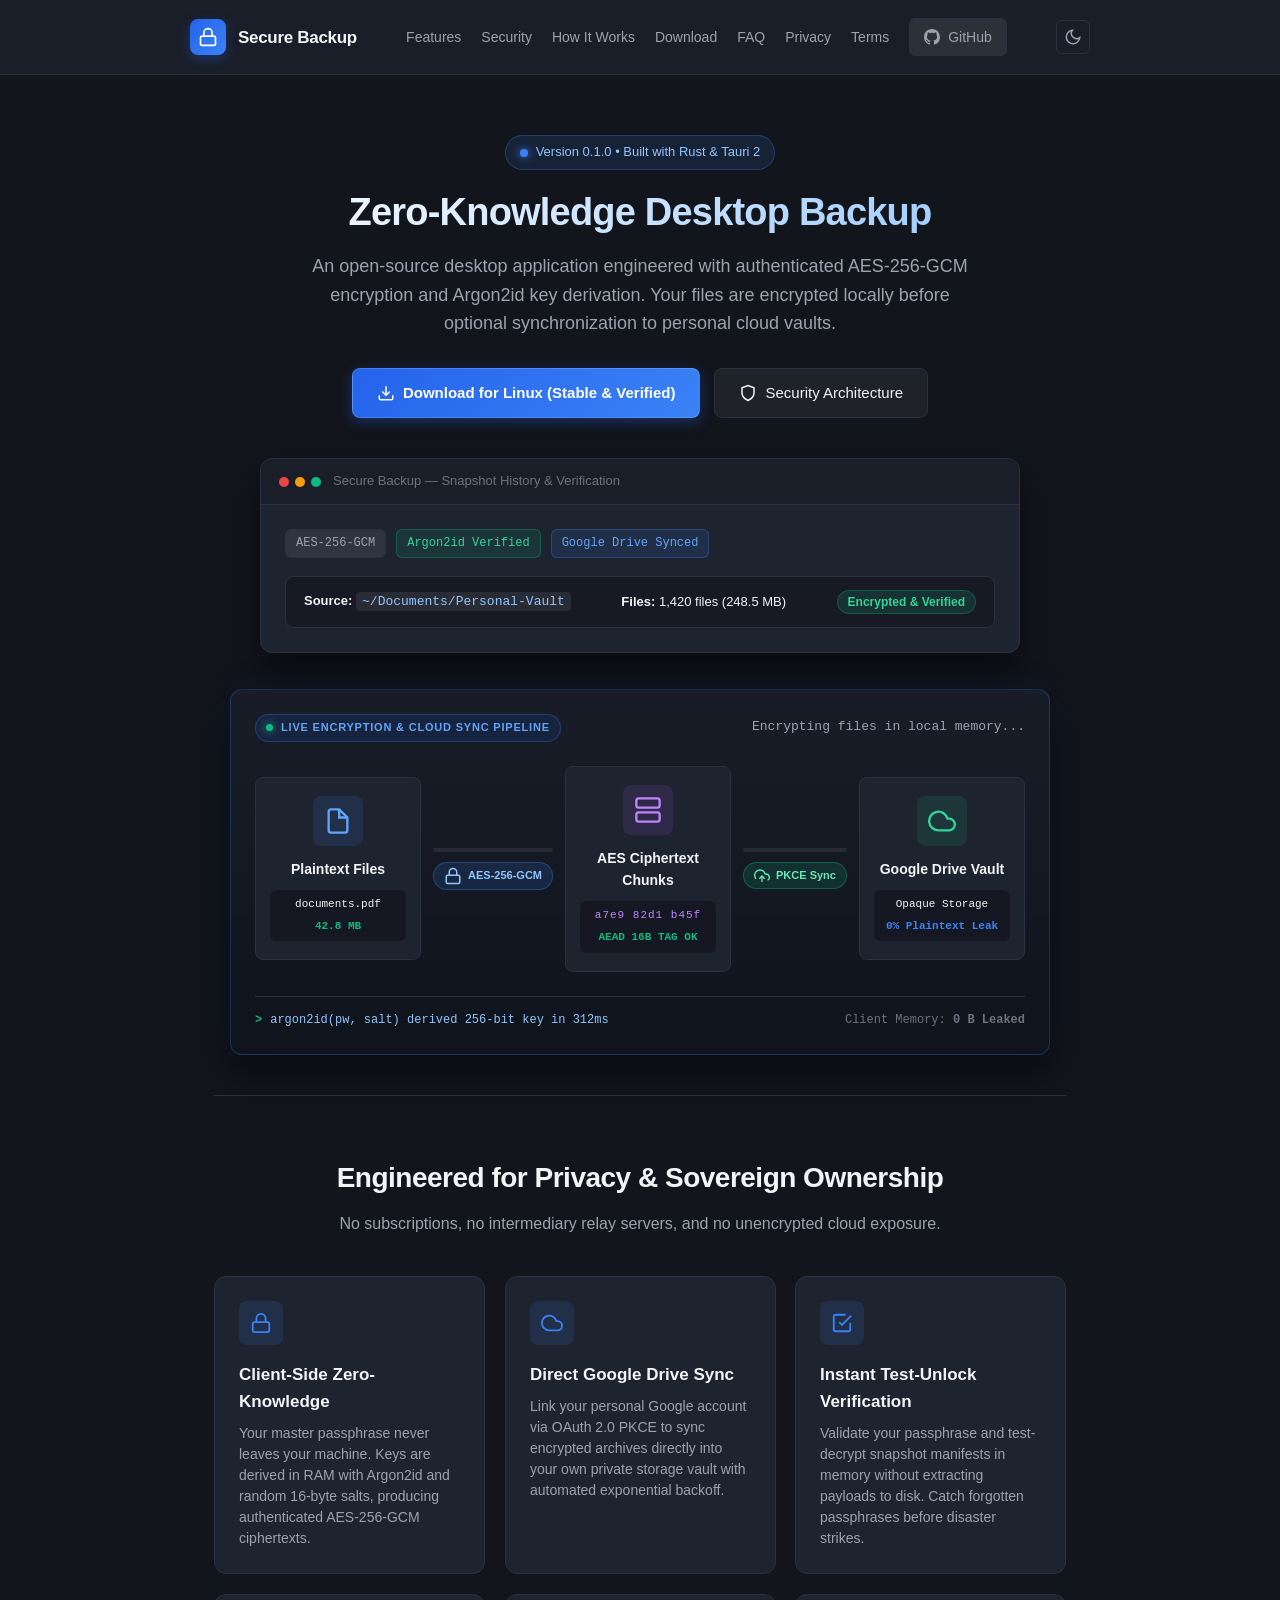
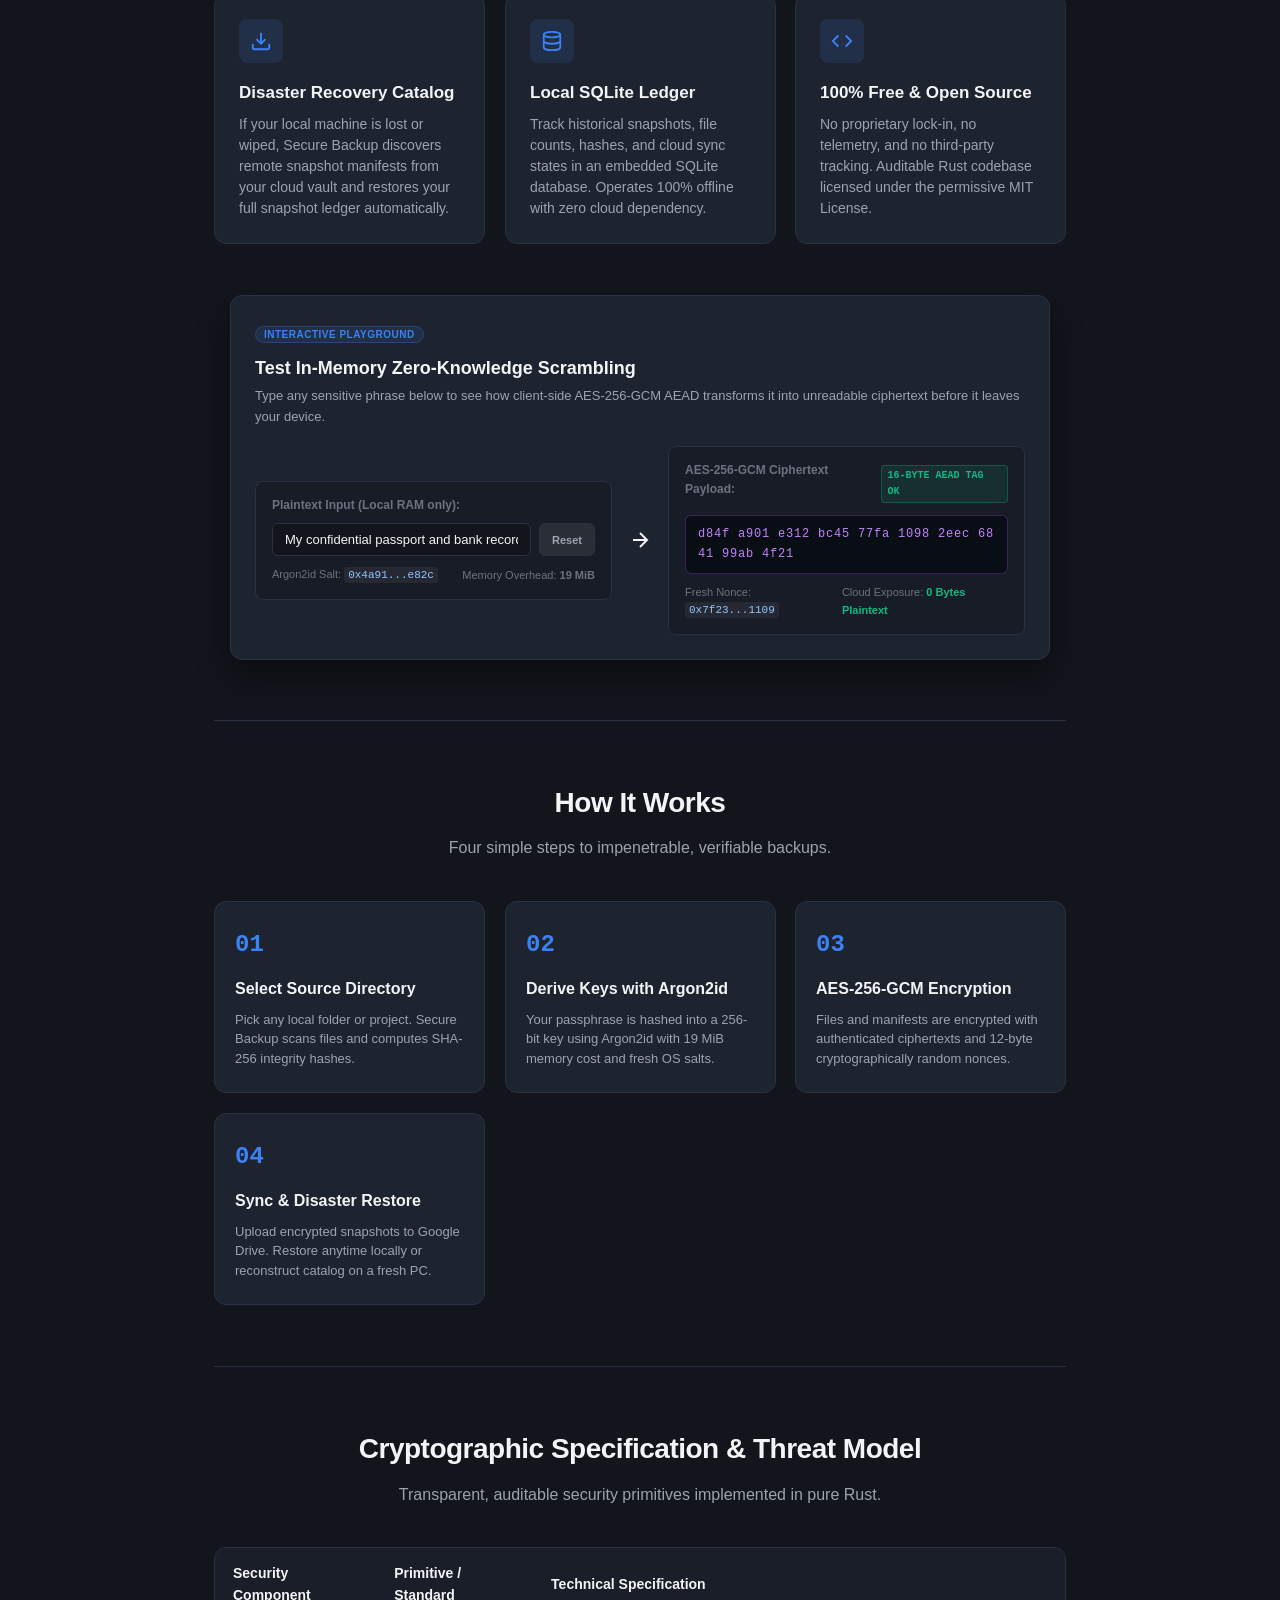
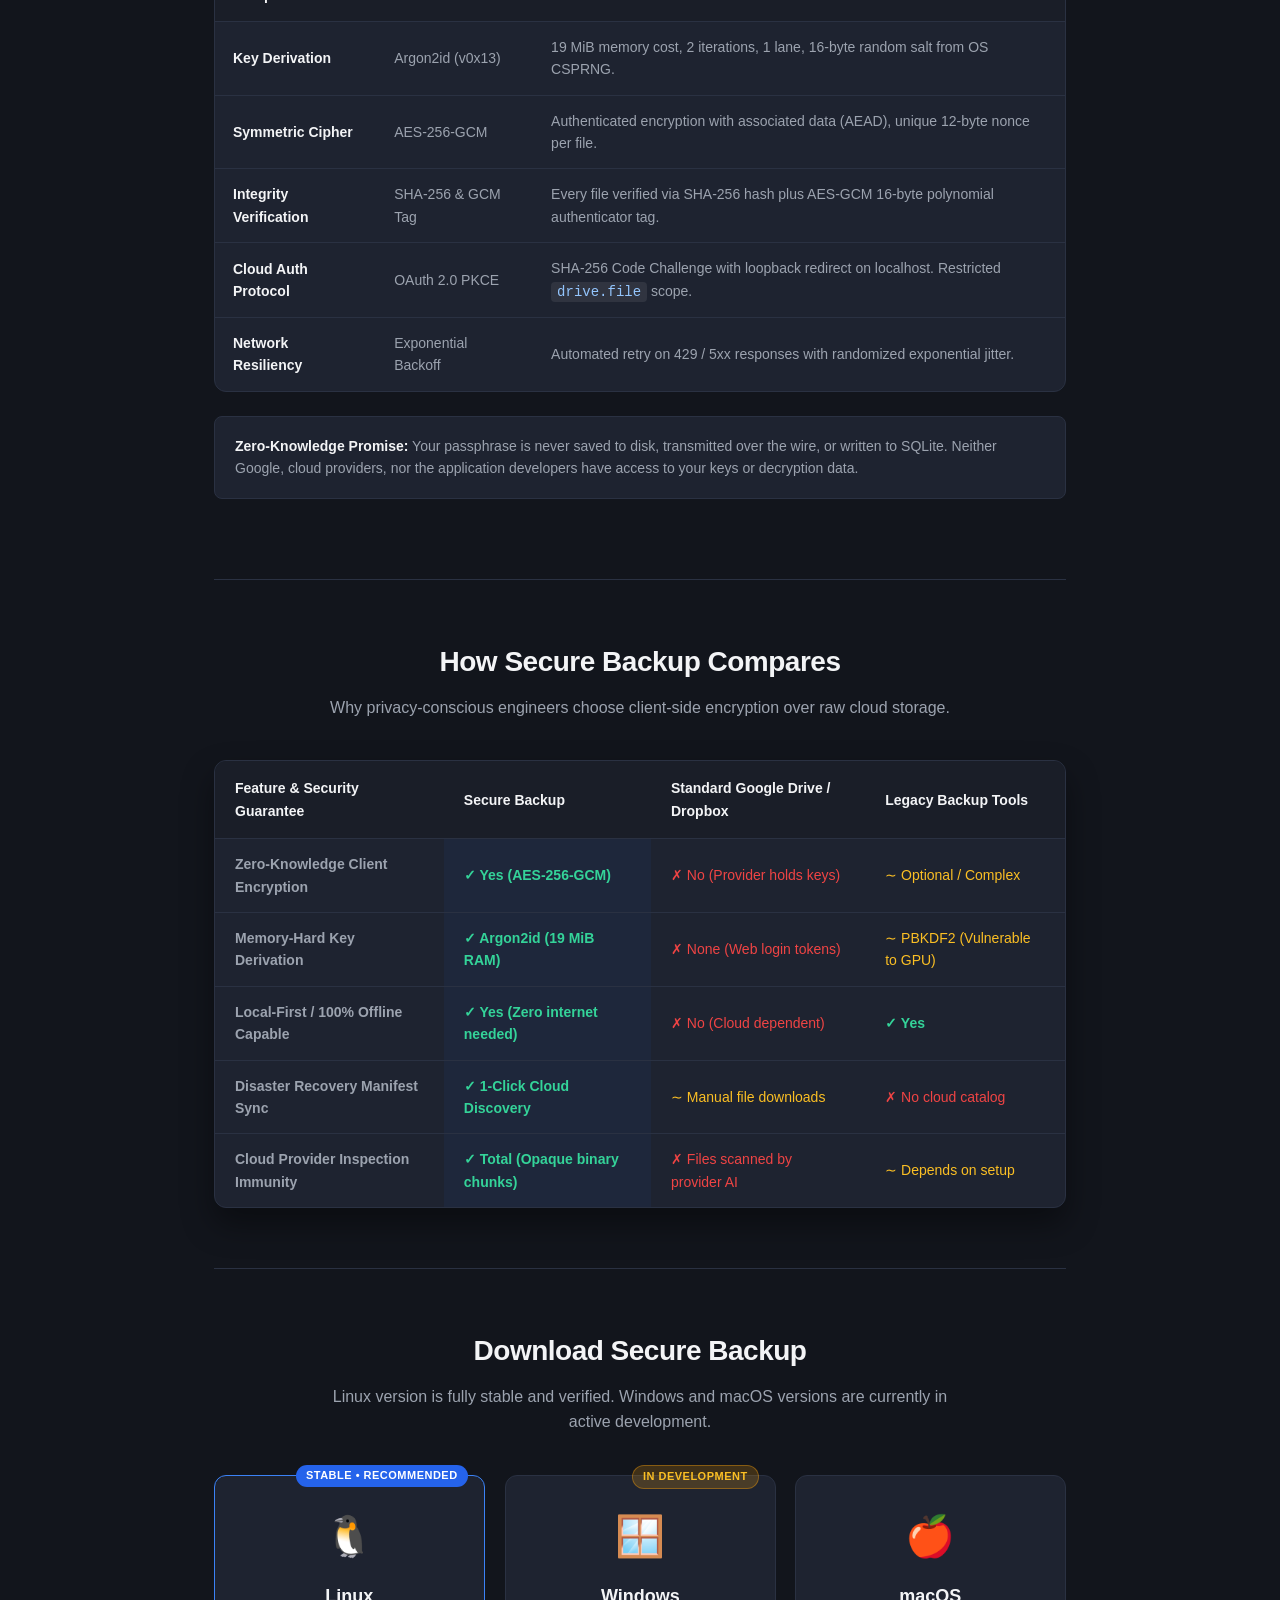
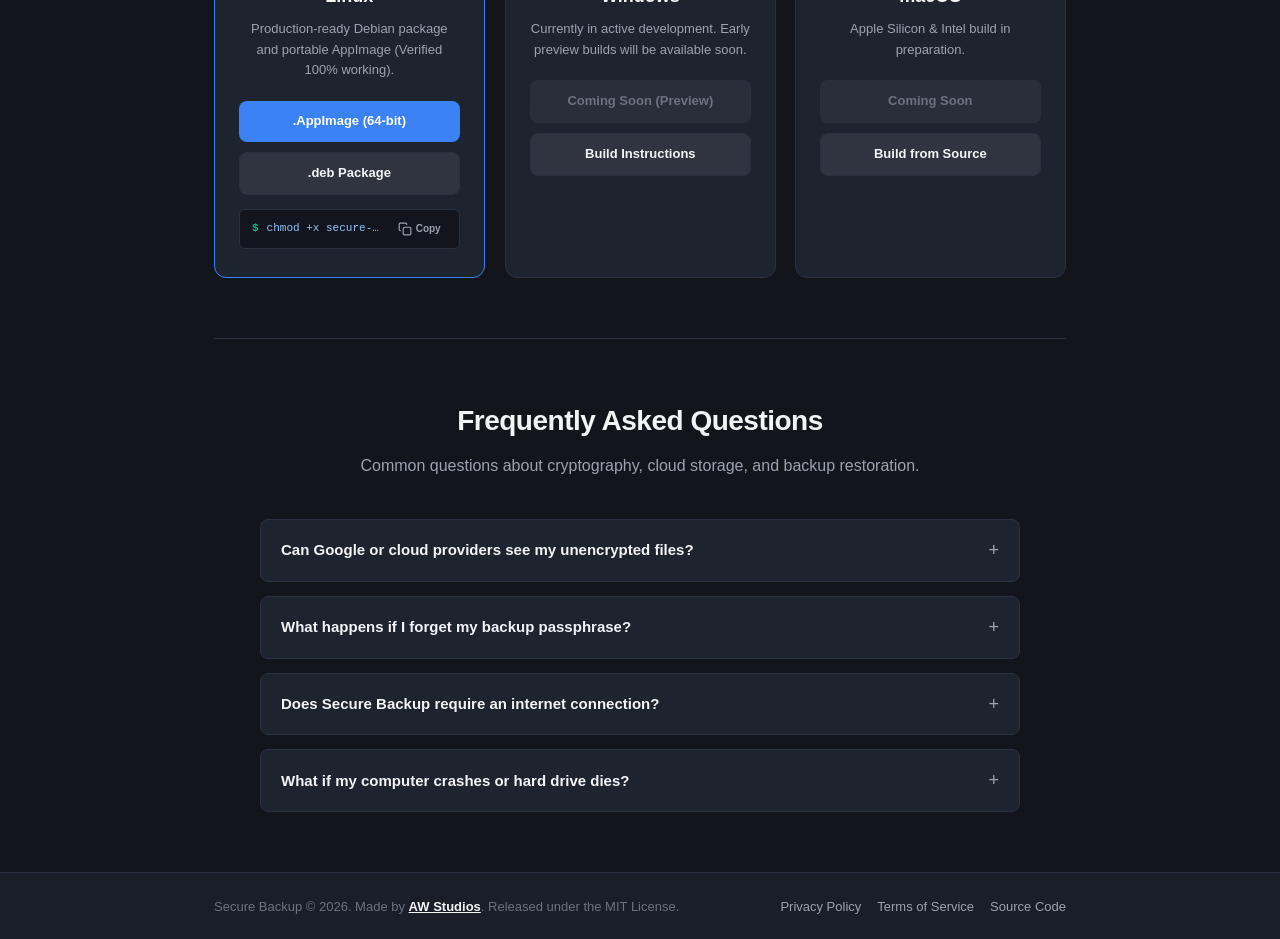
==== commit 71a484d8: "feat(ux): add interactive encryption scrambler playground, comparison matrix, CLI 1-click copy, and " ====
--- a/index.html
+++ b/index.html
@@ -327,6 +327,53 @@
           <p>No proprietary lock-in, no telemetry, and no third-party tracking. Auditable Rust codebase licensed under the permissive MIT License.</p>
         </div>
       </div>
+
+      <!-- Interactive Zero-Knowledge Playground & Scrambler -->
+      <div class="crypto-playground-card reveal-on-scroll">
+        <div class="playground-top">
+          <div class="playground-title-box">
+            <span class="badge-mini">INTERACTIVE PLAYGROUND</span>
+            <h3>Test In-Memory Zero-Knowledge Scrambling</h3>
+            <p>Type any sensitive phrase below to see how client-side AES-256-GCM AEAD transforms it into unreadable ciphertext before it leaves your device.</p>
+          </div>
+        </div>
+
+        <div class="scrambler-split">
+          <div class="scrambler-pane">
+            <label for="scrambler-input">Plaintext Input (Local RAM only):</label>
+            <div class="input-wrapper">
+              <input type="text" id="scrambler-input" value="My confidential passport and bank records" placeholder="Type anything sensitive...">
+              <button id="scrambler-reset-btn" class="btn-micro" title="Reset to sample text">Reset</button>
+            </div>
+            <div class="scrambler-subtext">
+              <span>Argon2id Salt: <code id="mock-salt">0x4a91...e82c</code></span>
+              <span>Memory Overhead: <strong>19 MiB</strong></span>
+            </div>
+          </div>
+
+          <div class="scrambler-arrow">
+            <svg width="24" height="24" viewBox="0 0 24 24" fill="none" stroke="currentColor" stroke-width="2">
+              <line x1="5" y1="12" x2="19" y2="12"></line>
+              <polyline points="12 5 19 12 12 19"></polyline>
+            </svg>
+          </div>
+
+          <div class="scrambler-pane scrambler-pane-out">
+            <div class="pane-out-header">
+              <label>AES-256-GCM Ciphertext Payload:</label>
+              <span class="aead-tag-status" id="aead-status-badge">16-BYTE AEAD TAG OK</span>
+            </div>
+            <div class="ciphertext-display" id="scrambler-output">
+              d84f a901 e312 bc45 77fa 1098 2eec 6841 99ab 4f21
+            </div>
+            <div class="scrambler-subtext">
+              <span>Fresh Nonce: <code id="mock-nonce">0x7f23...1109</code></span>
+              <span>Cloud Exposure: <strong class="text-safe">0 Bytes Plaintext</strong></span>
+            </div>
+          </div>
+        </div>
+      </div>
+
     </section>
 
     <!-- How It Works Flow -->
@@ -411,7 +458,61 @@
       </div>
     </section>
 
-    <!-- Downloads Hub -->
+    
+    <!-- Visual Comparison Matrix -->
+    <section class="section-block reveal-on-scroll">
+      <div class="section-header">
+        <h2>How Secure Backup Compares</h2>
+        <p>Why privacy-conscious engineers choose client-side encryption over raw cloud storage.</p>
+      </div>
+
+      <div class="comparison-table-card">
+        <table class="comparison-table">
+          <thead>
+            <tr>
+              <th>Feature & Security Guarantee</th>
+              <th class="col-highlight">Secure Backup</th>
+              <th>Standard Google Drive / Dropbox</th>
+              <th>Legacy Backup Tools</th>
+            </tr>
+          </thead>
+          <tbody>
+            <tr>
+              <td><strong>Zero-Knowledge Client Encryption</strong></td>
+              <td class="col-highlight"><span class="check-yes">&check; Yes (AES-256-GCM)</span></td>
+              <td><span class="check-no">&cross; No (Provider holds keys)</span></td>
+              <td><span class="check-warn">&sim; Optional / Complex</span></td>
+            </tr>
+            <tr>
+              <td><strong>Memory-Hard Key Derivation</strong></td>
+              <td class="col-highlight"><span class="check-yes">&check; Argon2id (19 MiB RAM)</span></td>
+              <td><span class="check-no">&cross; None (Web login tokens)</span></td>
+              <td><span class="check-warn">&sim; PBKDF2 (Vulnerable to GPU)</span></td>
+            </tr>
+            <tr>
+              <td><strong>Local-First / 100% Offline Capable</strong></td>
+              <td class="col-highlight"><span class="check-yes">&check; Yes (Zero internet needed)</span></td>
+              <td><span class="check-no">&cross; No (Cloud dependent)</span></td>
+              <td><span class="check-yes">&check; Yes</span></td>
+            </tr>
+            <tr>
+              <td><strong>Disaster Recovery Manifest Sync</strong></td>
+              <td class="col-highlight"><span class="check-yes">&check; 1-Click Cloud Discovery</span></td>
+              <td><span class="check-warn">&sim; Manual file downloads</span></td>
+              <td><span class="check-no">&cross; No cloud catalog</span></td>
+            </tr>
+            <tr>
+              <td><strong>Cloud Provider Inspection Immunity</strong></td>
+              <td class="col-highlight"><span class="check-yes">&check; Total (Opaque binary chunks)</span></td>
+              <td><span class="check-no">&cross; Files scanned by provider AI</span></td>
+              <td><span class="check-warn">&sim; Depends on setup</span></td>
+            </tr>
+          </tbody>
+        </table>
+      </div>
+    </section>
+
+<!-- Downloads Hub -->
     <section id="downloads" class="section-block">
       <div class="section-header">
         <h2>Download Secure Backup</h2>
@@ -427,6 +528,17 @@
           <div class="download-buttons">
             <a href="https://github.com/abdulwalidal/secure-backup/releases" id="btn-dl-appimage" class="btn-download">.AppImage (64-bit)</a>
             <a href="https://github.com/abdulwalidal/secure-backup/releases" id="btn-dl-deb" class="btn-download btn-download-alt">.deb Package</a>
+          </div>
+          <div class="cli-command-box" title="Click to copy quickrun command">
+            <span class="cli-prefix">$</span>
+            <code id="cli-cmd-text">chmod +x secure-backup_*.AppImage &amp;&amp; ./secure-backup_*.AppImage</code>
+            <button class="cli-copy-btn" id="btn-copy-cli" aria-label="Copy CLI command">
+              <svg class="icon-copy" width="14" height="14" viewBox="0 0 24 24" fill="none" stroke="currentColor" stroke-width="2">
+                <rect x="9" y="9" width="13" height="13" rx="2" ry="2"></rect>
+                <path d="M5 15H4a2 2 0 0 1-2-2V4a2 2 0 0 1 2-2h9a2 2 0 0 1 2 2v1"></path>
+              </svg>
+              <span class="copy-tooltip">Copy</span>
+            </button>
           </div>
         </div>
 
@@ -623,5 +735,13 @@
     })();
   </script>
 
+
+  <!-- Floating Back to Top Button -->
+  <button id="back-to-top-btn" class="back-to-top-btn" aria-label="Scroll back to top">
+    <svg width="20" height="20" viewBox="0 0 24 24" fill="none" stroke="currentColor" stroke-width="2">
+      <polyline points="18 15 12 9 6 15"></polyline>
+    </svg>
+  </button>
+
 </body>
 </html>
--- a/style.css
+++ b/style.css
@@ -1167,3 +1167,326 @@
   color: #10b981;
   font-weight: 700;
 }
+
+/* Interactive Playground Styles */
+.crypto-playground-card {
+  max-width: 820px;
+  margin: 30px auto 0;
+  background: var(--card-bg);
+  border: 1px solid var(--card-border);
+  border-radius: var(--radius-lg);
+  padding: 24px;
+  box-shadow: 0 16px 32px rgba(0, 0, 0, 0.4);
+}
+
+.playground-title-box h3 {
+  font-size: 18px;
+  font-weight: 700;
+  margin: 8px 0 4px;
+}
+
+.playground-title-box p {
+  font-size: 13px;
+  color: var(--text-muted);
+}
+
+.badge-mini {
+  font-size: 10px;
+  font-weight: 700;
+  color: #3b82f6;
+  background-color: rgba(59, 130, 246, 0.12);
+  padding: 2px 8px;
+  border-radius: 9999px;
+  border: 1px solid rgba(59, 130, 246, 0.25);
+  letter-spacing: 0.5px;
+}
+
+.scrambler-split {
+  display: flex;
+  align-items: center;
+  gap: 16px;
+  margin-top: 18px;
+}
+
+@media (max-width: 768px) {
+  .scrambler-split {
+    flex-direction: column;
+    align-items: stretch;
+  }
+  .scrambler-arrow {
+    transform: rotate(90deg);
+    margin: 8px auto;
+  }
+}
+
+.scrambler-pane {
+  flex: 1;
+  background-color: rgba(0, 0, 0, 0.2);
+  border: 1px solid var(--card-border);
+  border-radius: var(--radius-md);
+  padding: 14px 16px;
+}
+
+[data-theme="light"] .scrambler-pane {
+  background-color: #f1f5f9;
+}
+
+.scrambler-pane label {
+  display: block;
+  font-size: 12px;
+  font-weight: 600;
+  color: var(--text-dim);
+  margin-bottom: 8px;
+}
+
+.input-wrapper {
+  display: flex;
+  gap: 8px;
+}
+
+.input-wrapper input {
+  flex: 1;
+  background: var(--bg-primary);
+  border: 1px solid var(--card-border);
+  border-radius: var(--radius-sm);
+  padding: 8px 12px;
+  color: var(--text-main);
+  font-size: 13px;
+  font-family: inherit;
+  outline: none;
+  transition: border-color 0.2s;
+}
+
+.input-wrapper input:focus {
+  border-color: var(--accent-blue);
+}
+
+.btn-micro {
+  padding: 6px 12px;
+  background: rgba(255, 255, 255, 0.08);
+  border: 1px solid var(--card-border);
+  border-radius: var(--radius-sm);
+  color: var(--text-muted);
+  font-size: 11px;
+  font-weight: 600;
+  cursor: pointer;
+  transition: all 0.15s;
+}
+
+.btn-micro:hover {
+  background: rgba(255, 255, 255, 0.15);
+  color: var(--text-main);
+}
+
+.scrambler-arrow {
+  color: var(--accent-blue);
+  display: flex;
+  align-items: center;
+  justify-content: center;
+}
+
+.pane-out-header {
+  display: flex;
+  align-items: center;
+  justify-content: space-between;
+  margin-bottom: 8px;
+}
+
+.aead-tag-status {
+  font-size: 10px;
+  font-weight: 700;
+  color: #10b981;
+  background: rgba(16, 185, 129, 0.12);
+  border: 1px solid rgba(16, 185, 129, 0.3);
+  padding: 2px 6px;
+  border-radius: 4px;
+  font-family: monospace;
+}
+
+.ciphertext-display {
+  background: #090d14;
+  border: 1px solid rgba(168, 85, 247, 0.3);
+  border-radius: var(--radius-sm);
+  padding: 9px 12px;
+  font-family: monospace;
+  font-size: 12px;
+  color: #c084fc;
+  min-height: 38px;
+  display: flex;
+  align-items: center;
+  word-break: break-all;
+  letter-spacing: 0.8px;
+}
+
+.scrambler-subtext {
+  display: flex;
+  align-items: center;
+  justify-content: space-between;
+  margin-top: 10px;
+  font-size: 11px;
+  color: var(--text-dim);
+}
+
+.scrambler-subtext code {
+  color: #93c5fd;
+  background: rgba(255, 255, 255, 0.06);
+  padding: 2px 4px;
+  border-radius: 3px;
+}
+
+.text-safe {
+  color: #10b981;
+}
+
+/* Comparison Table Styles */
+.comparison-table-card {
+  background-color: var(--card-bg);
+  border: 1px solid var(--card-border);
+  border-radius: var(--radius-lg);
+  overflow-x: auto;
+  box-shadow: 0 16px 32px rgba(0, 0, 0, 0.4);
+}
+
+.comparison-table {
+  width: 100%;
+  border-collapse: collapse;
+  text-align: left;
+  font-size: 14px;
+}
+
+.comparison-table th {
+  padding: 16px 20px;
+  background-color: var(--bg-secondary);
+  border-bottom: 1px solid var(--card-border);
+  font-weight: 700;
+  color: var(--text-main);
+}
+
+.comparison-table td {
+  padding: 14px 20px;
+  border-bottom: 1px solid var(--card-border);
+  color: var(--text-muted);
+}
+
+.comparison-table tr:last-child td {
+  border-bottom: none;
+}
+
+.col-highlight {
+  background-color: rgba(37, 99, 235, 0.06);
+  font-weight: 600;
+}
+
+.check-yes {
+  color: #34d399;
+  font-weight: 600;
+}
+
+.check-no {
+  color: #ef4444;
+  font-weight: 500;
+}
+
+.check-warn {
+  color: #fbbf24;
+  font-weight: 500;
+}
+
+/* CLI Command Snippet Box */
+.cli-command-box {
+  margin-top: 14px;
+  background-color: rgba(0, 0, 0, 0.4);
+  border: 1px solid var(--card-border);
+  border-radius: var(--radius-sm);
+  padding: 8px 12px;
+  display: flex;
+  align-items: center;
+  gap: 8px;
+  font-family: monospace;
+  font-size: 11px;
+  text-align: left;
+  position: relative;
+}
+
+[data-theme="light"] .cli-command-box {
+  background-color: #f1f5f9;
+}
+
+.cli-prefix {
+  color: #10b981;
+  font-weight: 700;
+  user-select: none;
+}
+
+.cli-command-box code {
+  color: #93c5fd;
+  flex: 1;
+  overflow: hidden;
+  text-overflow: ellipsis;
+  white-space: nowrap;
+}
+
+.cli-copy-btn {
+  background: transparent;
+  border: none;
+  color: var(--text-muted);
+  cursor: pointer;
+  display: flex;
+  align-items: center;
+  gap: 4px;
+  padding: 4px 6px;
+  border-radius: 4px;
+  transition: all 0.15s;
+  position: relative;
+}
+
+.cli-copy-btn:hover {
+  color: var(--text-main);
+  background: rgba(255, 255, 255, 0.1);
+}
+
+.copy-tooltip {
+  font-size: 10px;
+  font-family: var(--font-family);
+  font-weight: 600;
+}
+
+.cli-copy-btn.copied {
+  color: #34d399 !important;
+}
+
+/* Floating Back-to-Top Button */
+.back-to-top-btn {
+  position: fixed;
+  bottom: 28px;
+  right: 28px;
+  width: 44px;
+  height: 44px;
+  background-color: var(--bg-secondary);
+  border: 1px solid var(--card-border);
+  border-radius: 50%;
+  color: var(--text-main);
+  display: flex;
+  align-items: center;
+  justify-content: center;
+  cursor: pointer;
+  box-shadow: 0 10px 25px rgba(0, 0, 0, 0.5);
+  opacity: 0;
+  pointer-events: none;
+  transform: translateY(12px);
+  transition: all 0.25s cubic-bezier(0.16, 1, 0.3, 1);
+  z-index: 99;
+}
+
+.back-to-top-btn.visible {
+  opacity: 1;
+  pointer-events: auto;
+  transform: translateY(0);
+}
+
+.back-to-top-btn:hover {
+  background-color: var(--accent-blue);
+  color: #fff;
+  border-color: var(--accent-blue);
+  transform: translateY(-2px);
+}
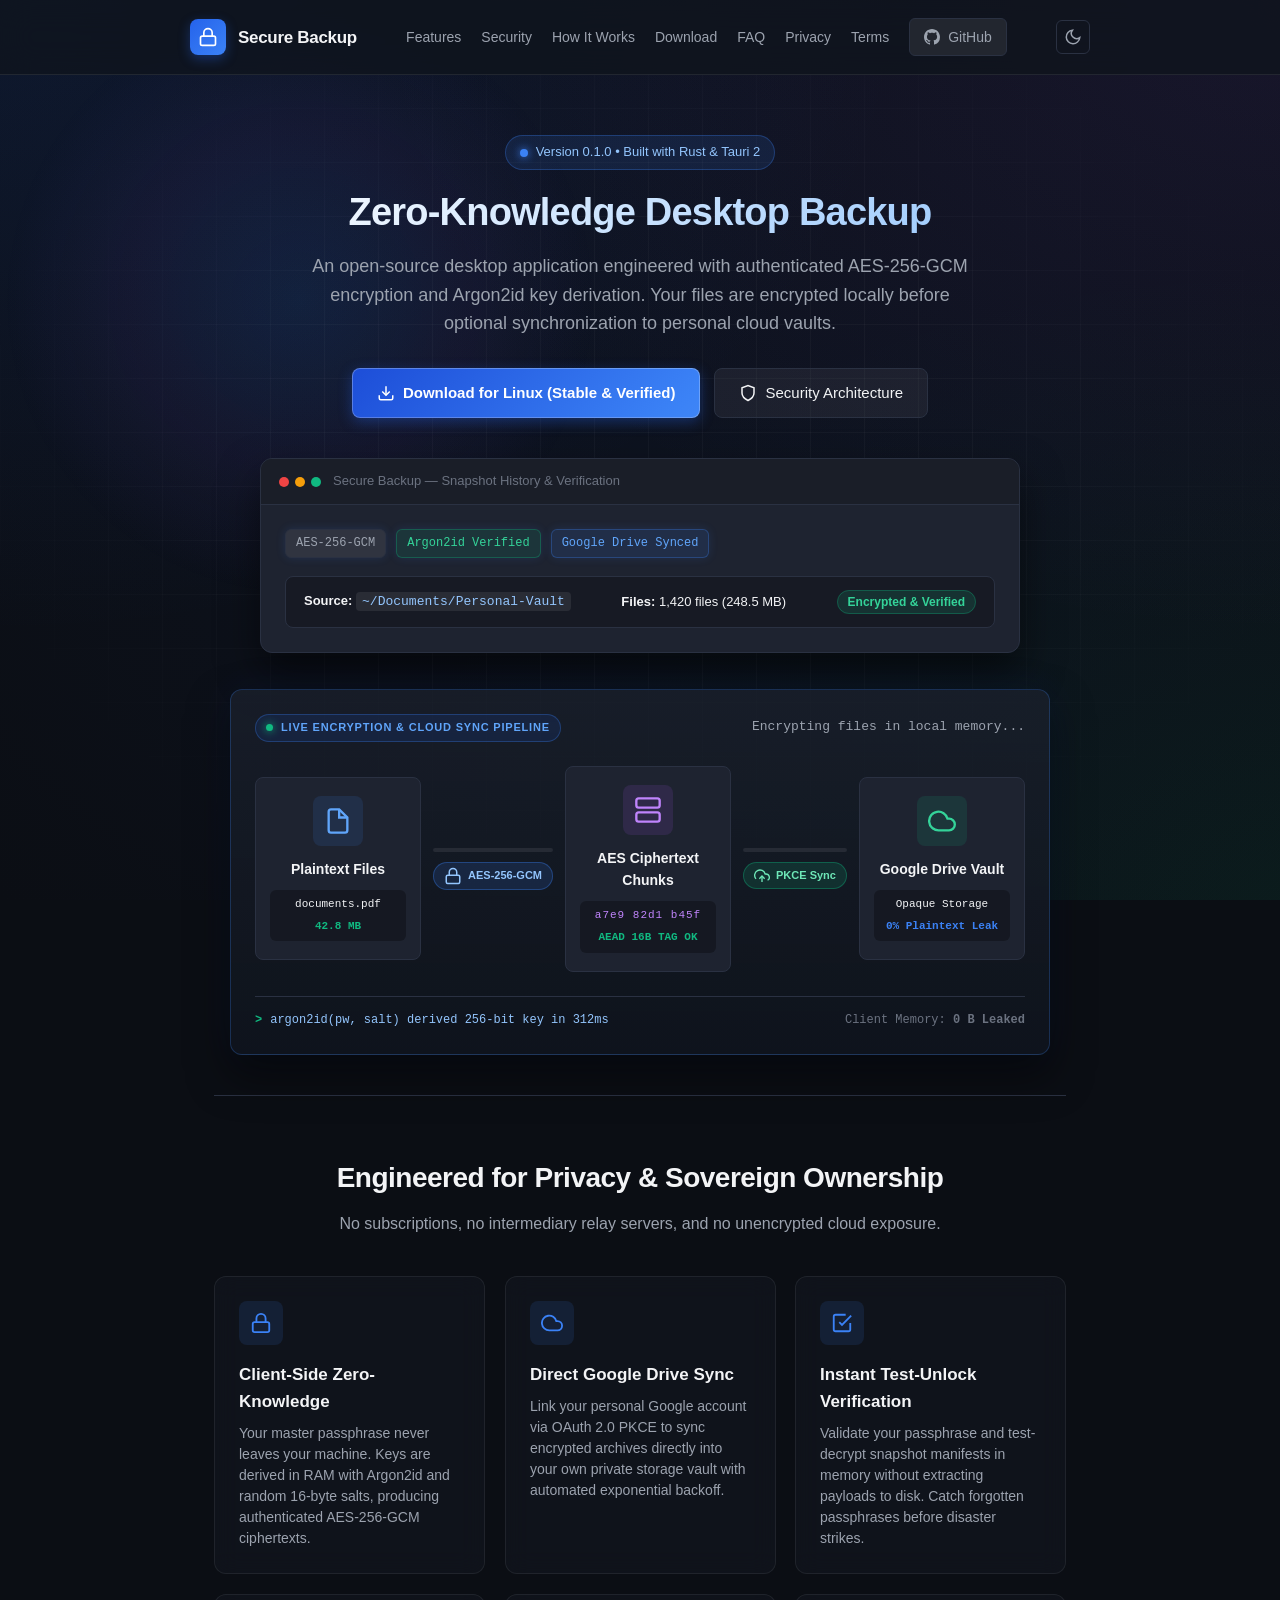
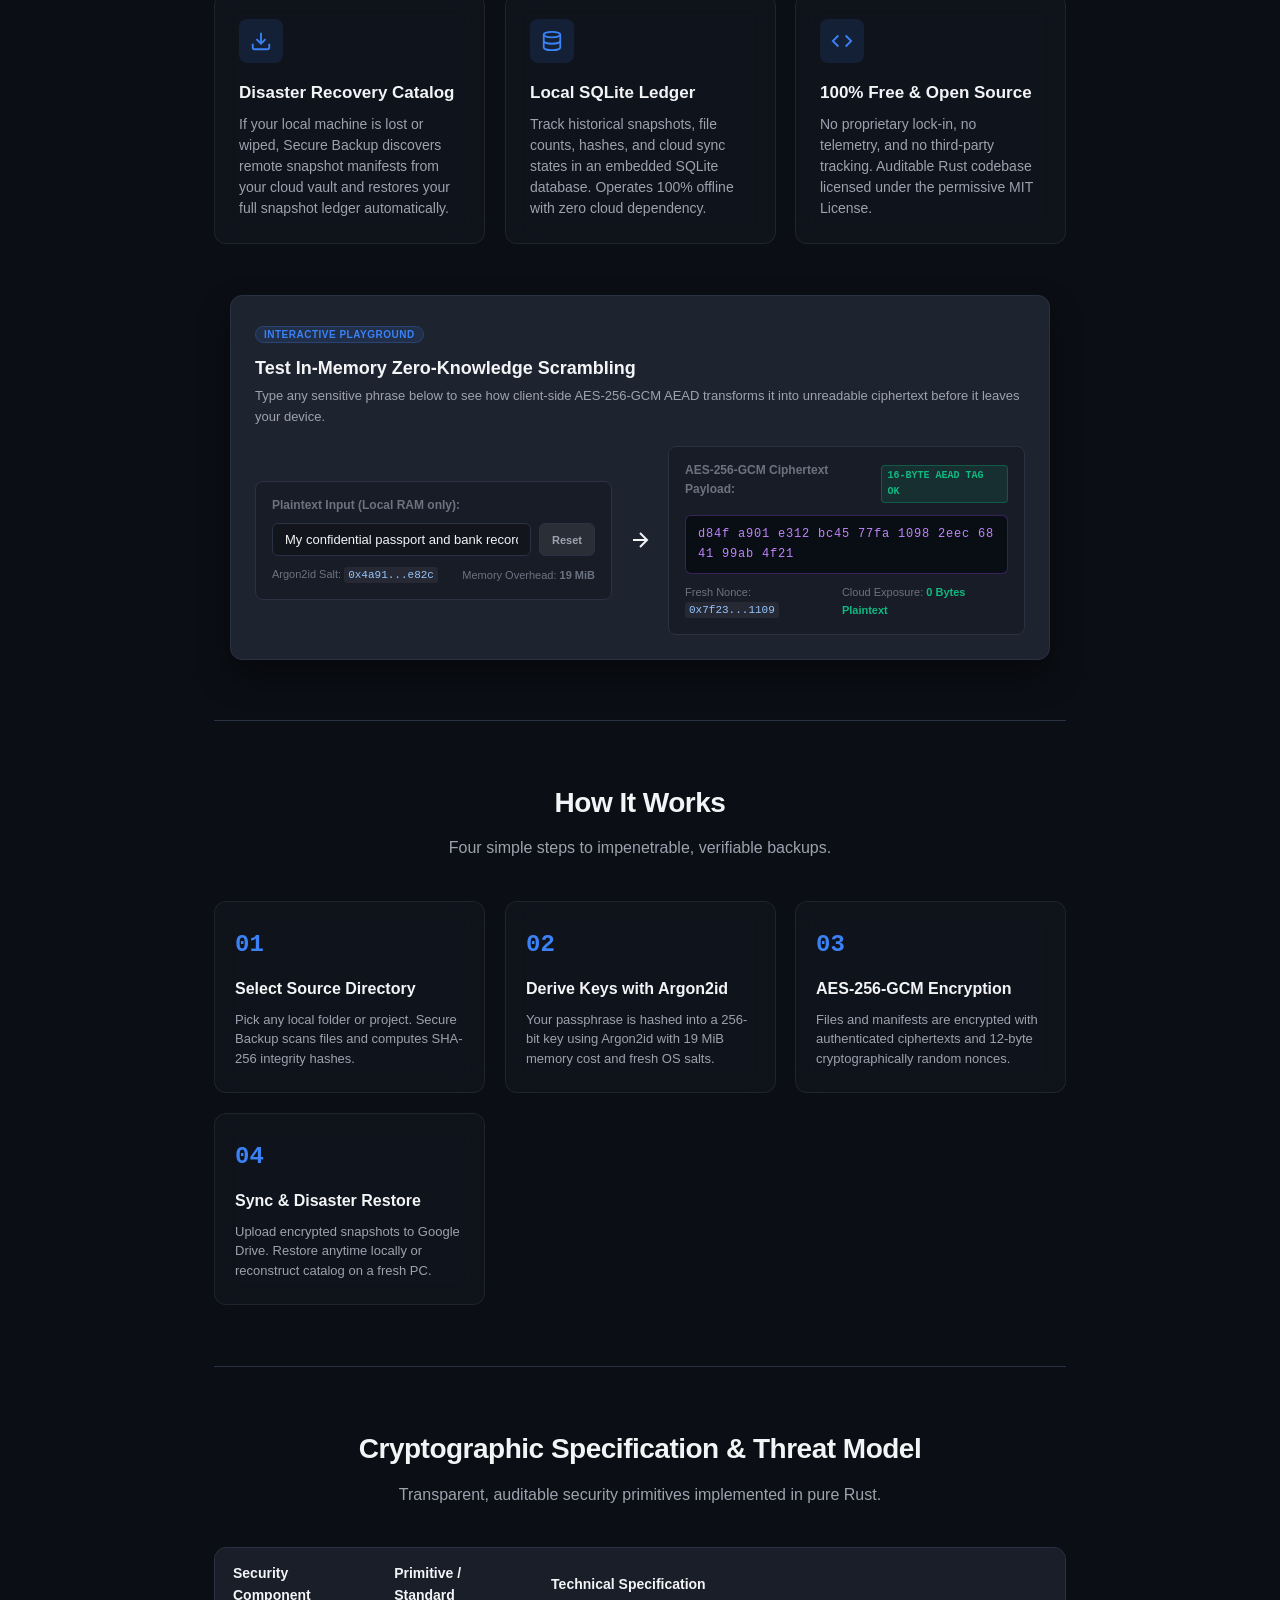
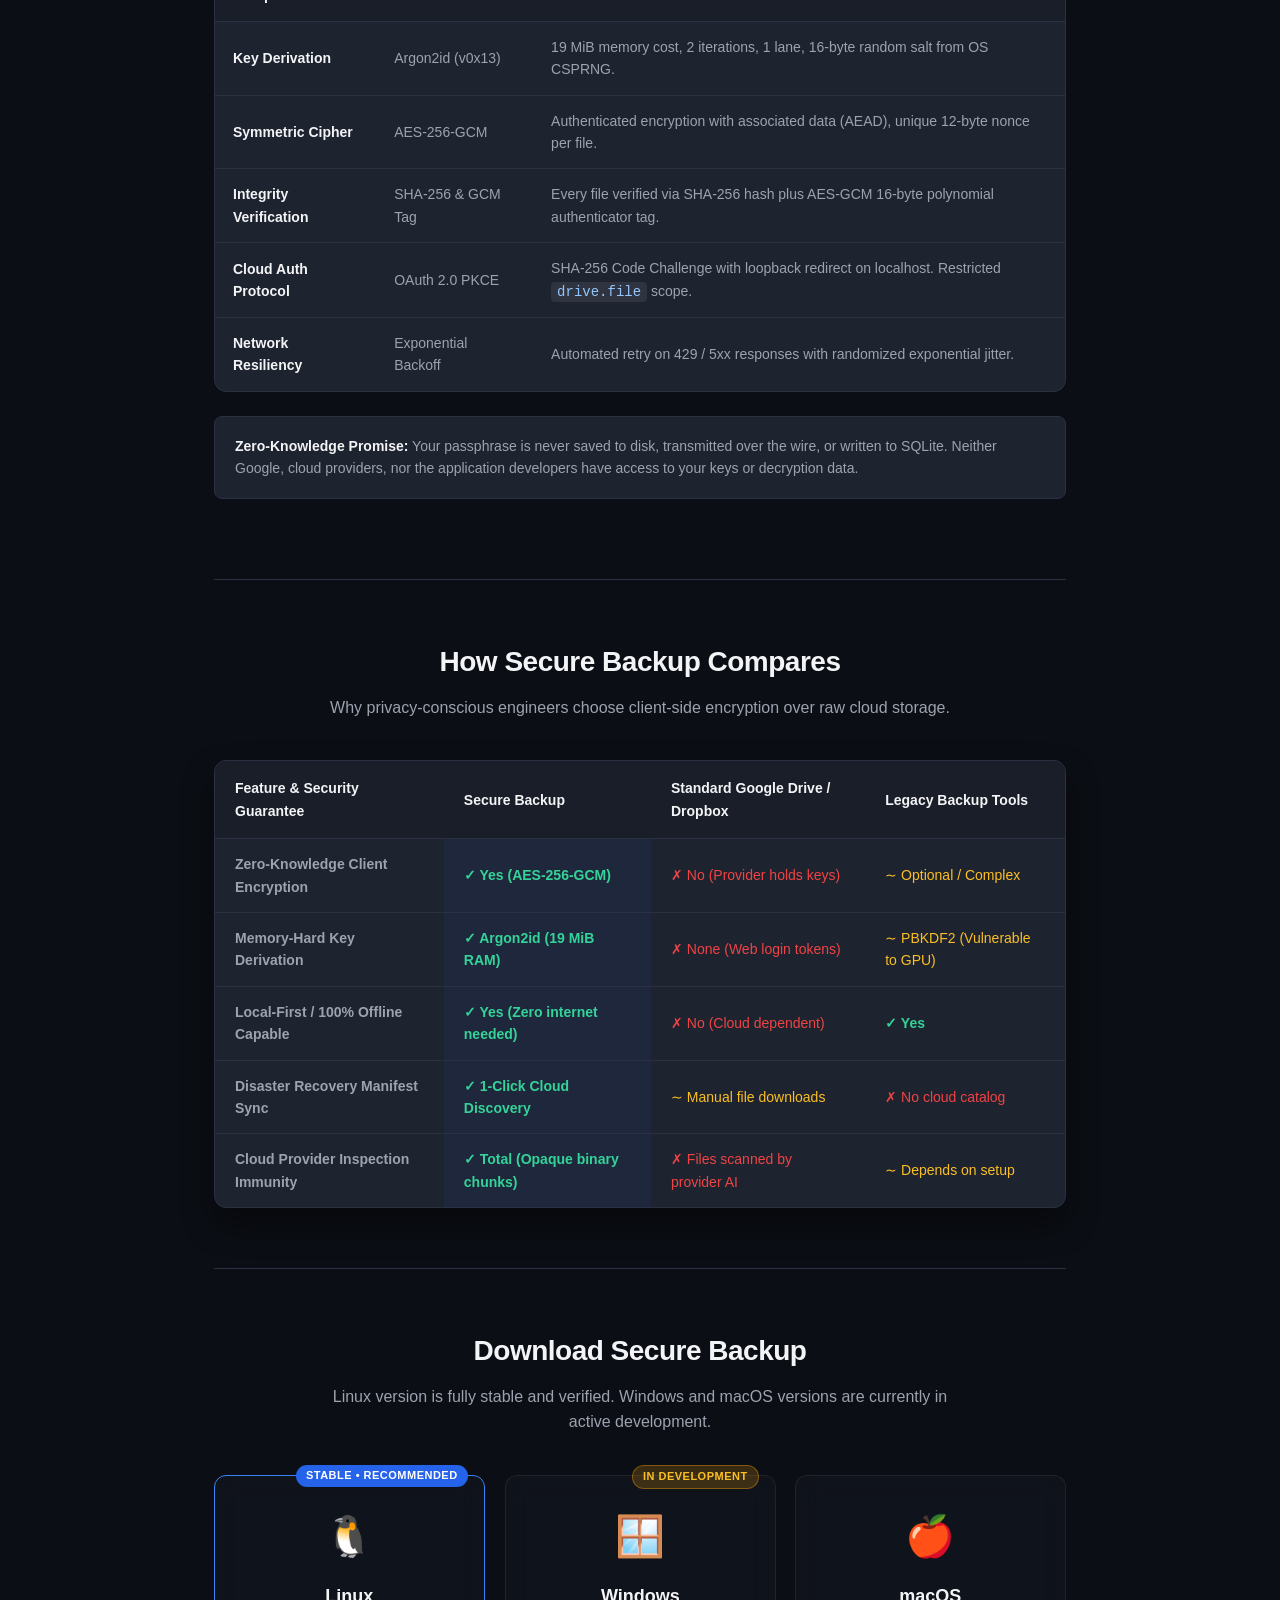
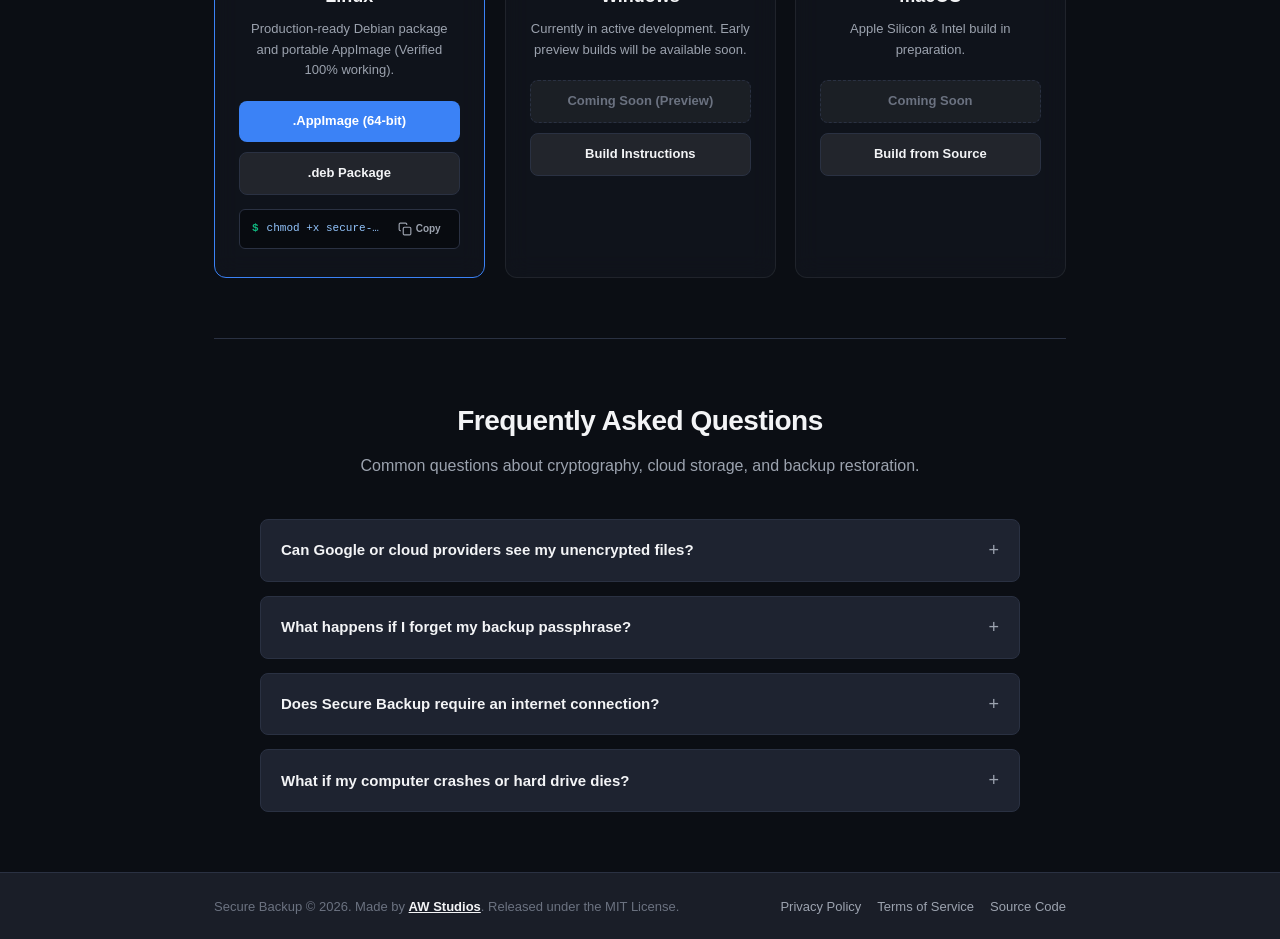
==== commit 42eef33b: "style(ui): add interactive mouse spotlight, cybernetic background grid, and high-DPI contrast polish" ====
--- a/index.html
+++ b/index.html
@@ -41,6 +41,11 @@
   </script>
 </head>
 <body>
+
+  <!-- Interactive Ambient Spotlight Canvas -->
+  <div id="ambient-spotlight" class="ambient-spotlight" aria-hidden="true"></div>
+  <div class="tech-grid-overlay" aria-hidden="true"></div>
+
   <!-- Navigation Header -->
   <header>
     <div class="container nav-bar">
--- a/style.css
+++ b/style.css
@@ -1490,3 +1490,178 @@
   border-color: var(--accent-blue);
   transform: translateY(-2px);
 }
+
+/* === LUXURY VISUAL SYSTEM & AMBIENT GLOW === */
+:root {
+  --glow-blue: rgba(59, 130, 246, 0.15);
+  --glow-purple: rgba(168, 85, 247, 0.12);
+  --glow-emerald: rgba(16, 185, 129, 0.12);
+}
+
+/* Ambient Radial Mesh Background */
+body {
+  position: relative;
+  overflow-x: hidden;
+  background-color: #0b0e14;
+  background-image: 
+    radial-gradient(at 0% 0%, rgba(37, 99, 235, 0.12) 0px, transparent 50%),
+    radial-gradient(at 100% 0%, rgba(139, 92, 246, 0.10) 0px, transparent 50%),
+    radial-gradient(at 50% 50%, rgba(15, 23, 42, 0.5) 0px, transparent 100%),
+    radial-gradient(at 100% 100%, rgba(16, 185, 129, 0.08) 0px, transparent 50%);
+  background-attachment: fixed;
+}
+
+[data-theme="light"] body {
+  background-color: #f8fafc;
+  background-image: 
+    radial-gradient(at 0% 0%, rgba(219, 234, 254, 0.8) 0px, transparent 50%),
+    radial-gradient(at 100% 0%, rgba(243, 232, 255, 0.6) 0px, transparent 50%),
+    radial-gradient(at 50% 100%, rgba(209, 250, 229, 0.5) 0px, transparent 50%);
+  background-attachment: fixed;
+}
+
+/* Glassmorphism Header */
+header {
+  backdrop-filter: blur(16px);
+  -webkit-backdrop-filter: blur(16px);
+  background-color: rgba(15, 20, 29, 0.75) !important;
+  border-bottom: 1px solid rgba(255, 255, 255, 0.08) !important;
+}
+
+[data-theme="light"] header {
+  background-color: rgba(255, 255, 255, 0.8) !important;
+  border-bottom: 1px solid rgba(0, 0, 0, 0.06) !important;
+}
+
+/* Shimmer Button Effect */
+@keyframes buttonShimmer {
+  0% { background-position: -200% 0; }
+  100% { background-position: 200% 0; }
+}
+
+.btn-primary {
+  position: relative;
+  overflow: hidden;
+  background: linear-gradient(135deg, #1d4ed8, #3b82f6, #60a5fa, #1d4ed8);
+  background-size: 300% 100%;
+  border: 1px solid rgba(255, 255, 255, 0.25);
+  animation: buttonShimmer 6s infinite linear;
+}
+
+.btn-primary:hover {
+  transform: translateY(-2px) scale(1.02);
+  box-shadow: 0 8px 25px rgba(37, 99, 235, 0.6), 0 0 30px rgba(59, 130, 246, 0.3);
+}
+
+/* Card Hologram Illumination on Hover */
+.feature-card, .download-card, .step-card {
+  position: relative;
+  backdrop-filter: blur(12px);
+  -webkit-backdrop-filter: blur(12px);
+  background: rgba(18, 22, 31, 0.7);
+  border: 1px solid rgba(255, 255, 255, 0.07);
+}
+
+[data-theme="light"] .feature-card,
+[data-theme="light"] .download-card,
+[data-theme="light"] .step-card {
+  background: rgba(255, 255, 255, 0.85);
+  border: 1px solid rgba(0, 0, 0, 0.08);
+}
+
+.feature-card::before, .download-card::before {
+  content: "";
+  position: absolute;
+  top: 0; left: 0; right: 0; bottom: 0;
+  border-radius: inherit;
+  padding: 1px;
+  background: linear-gradient(135deg, rgba(59, 130, 246, 0.5), transparent 40%, rgba(168, 85, 247, 0.4));
+  -webkit-mask: linear-gradient(#fff 0 0) content-box, linear-gradient(#fff 0 0);
+  -webkit-mask-composite: xor;
+  mask-composite: exclude;
+  opacity: 0;
+  transition: opacity 0.35s ease;
+  pointer-events: none;
+}
+
+.feature-card:hover::before, .download-card:hover::before {
+  opacity: 1;
+}
+
+/* Glowing Pulse for Tag Badges */
+.tag-badge {
+  box-shadow: 0 0 10px rgba(59, 130, 246, 0.15);
+  transition: all 0.25s ease;
+}
+
+.tag-badge:hover {
+  box-shadow: 0 0 15px rgba(59, 130, 246, 0.35);
+  transform: translateY(-1px);
+}
+
+/* Custom Scrollbar */
+::-webkit-scrollbar {
+  width: 8px;
+}
+::-webkit-scrollbar-track {
+  background: #0b0e14;
+}
+::-webkit-scrollbar-thumb {
+  background: #1e293b;
+  border-radius: 4px;
+}
+::-webkit-scrollbar-thumb:hover {
+  background: #334155;
+}
+
+/* Cybernetic Tech Grid & Pointer Spotlight */
+.tech-grid-overlay {
+  position: fixed;
+  top: 0; left: 0; right: 0; bottom: 0;
+  background-image: 
+    linear-gradient(to right, rgba(255, 255, 255, 0.03) 1px, transparent 1px),
+    linear-gradient(to bottom, rgba(255, 255, 255, 0.03) 1px, transparent 1px);
+  background-size: 54px 54px;
+  pointer-events: none;
+  z-index: 0;
+  mask-image: radial-gradient(ellipse at center, rgba(0,0,0,1) 40%, rgba(0,0,0,0) 80%);
+  -webkit-mask-image: radial-gradient(ellipse at center, rgba(0,0,0,1) 40%, rgba(0,0,0,0) 80%);
+}
+
+[data-theme="light"] .tech-grid-overlay {
+  background-image: 
+    linear-gradient(to right, rgba(0, 0, 0, 0.04) 1px, transparent 1px),
+    linear-gradient(to bottom, rgba(0, 0, 0, 0.04) 1px, transparent 1px);
+}
+
+.ambient-spotlight {
+  position: fixed;
+  top: 0; left: 0;
+  width: 600px;
+  height: 600px;
+  border-radius: 50%;
+  background: radial-gradient(circle, rgba(59, 130, 246, 0.12) 0%, rgba(139, 92, 246, 0.06) 40%, transparent 70%);
+  pointer-events: none;
+  z-index: 1;
+  transition: transform 0.15s cubic-bezier(0.16, 1, 0.3, 1), opacity 0.3s;
+  will-change: transform;
+}
+
+[data-theme="light"] .ambient-spotlight {
+  background: radial-gradient(circle, rgba(37, 99, 235, 0.08) 0%, rgba(168, 85, 247, 0.04) 40%, transparent 70%);
+}
+
+header, main, footer {
+  position: relative;
+  z-index: 2;
+}
+
+/* Card 3D Tilt & Micro-elevation */
+.app-preview-card {
+  perspective: 1000px;
+}
+
+.crypto-playground-card:hover, .pipeline-visualizer-card:hover {
+  border-color: rgba(96, 165, 250, 0.4);
+  box-shadow: 0 24px 50px -12px rgba(0, 0, 0, 0.65), 0 0 35px rgba(59, 130, 246, 0.18);
+}
